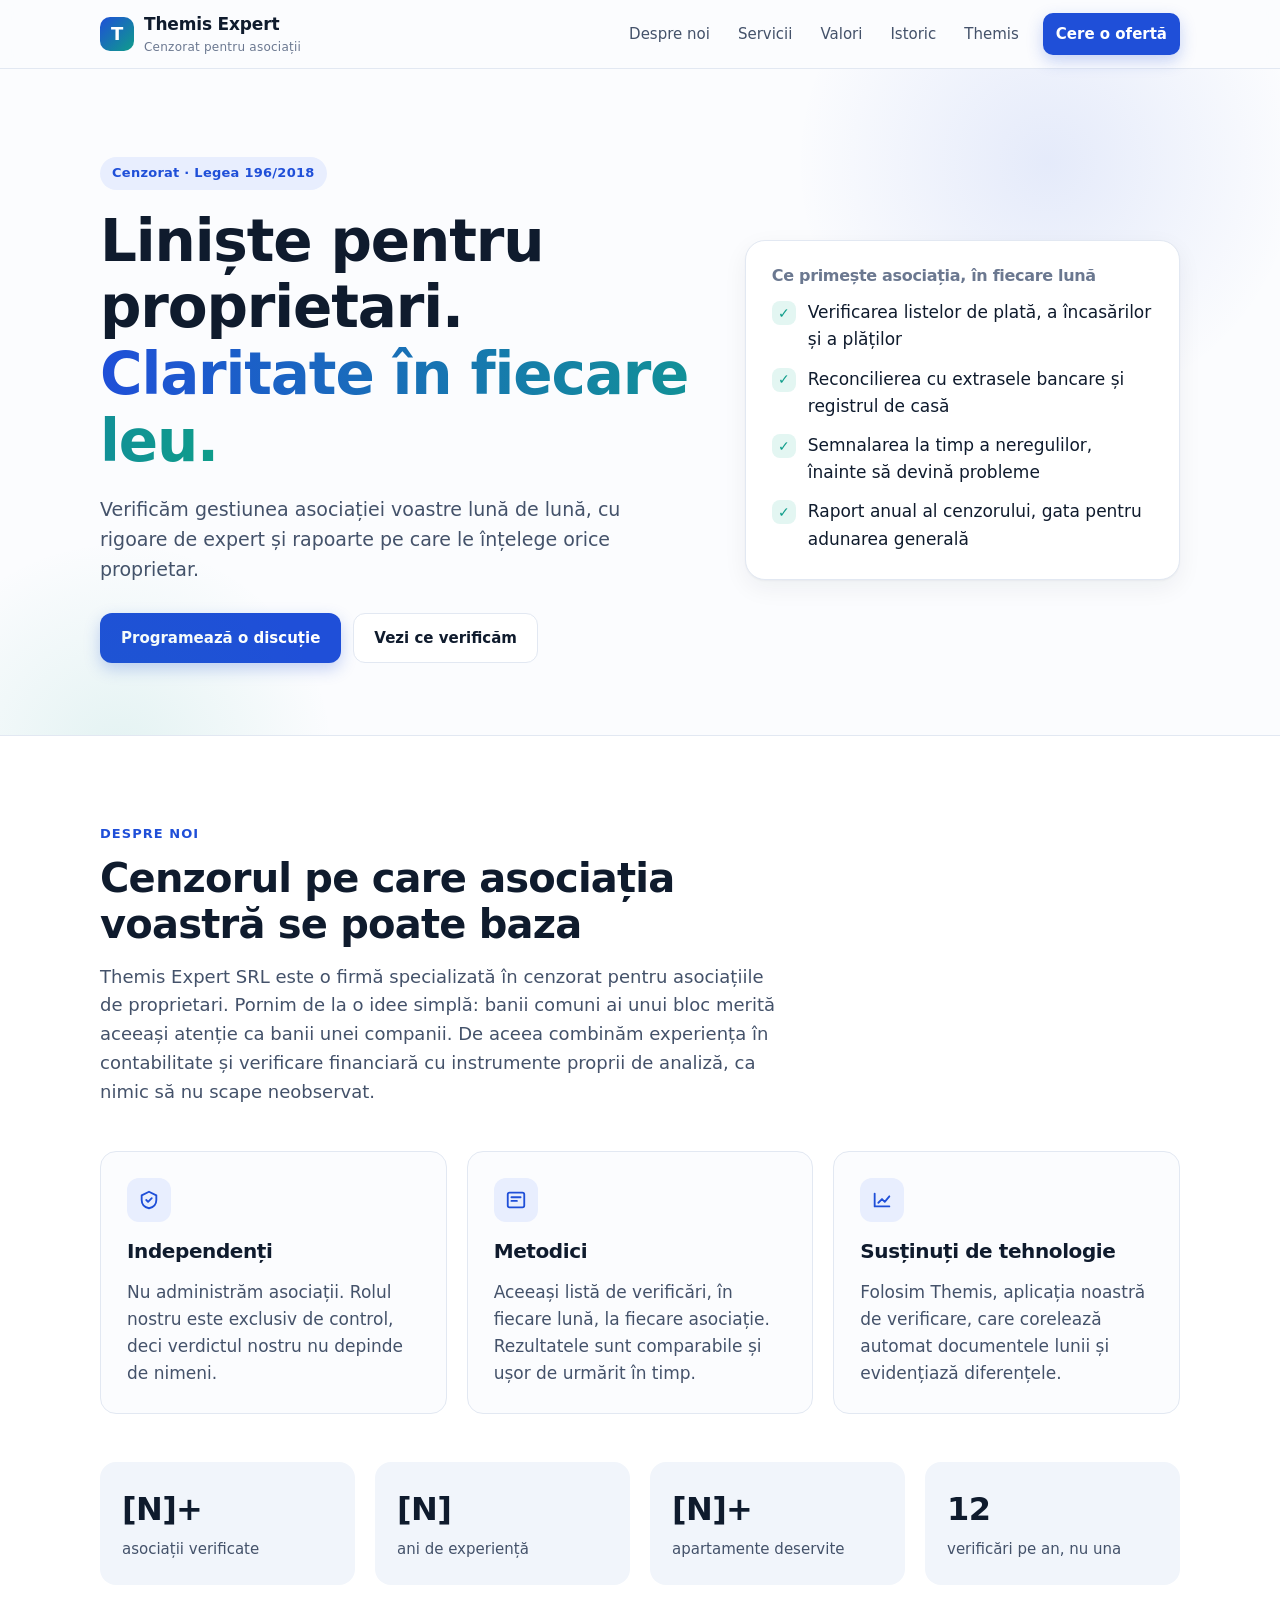
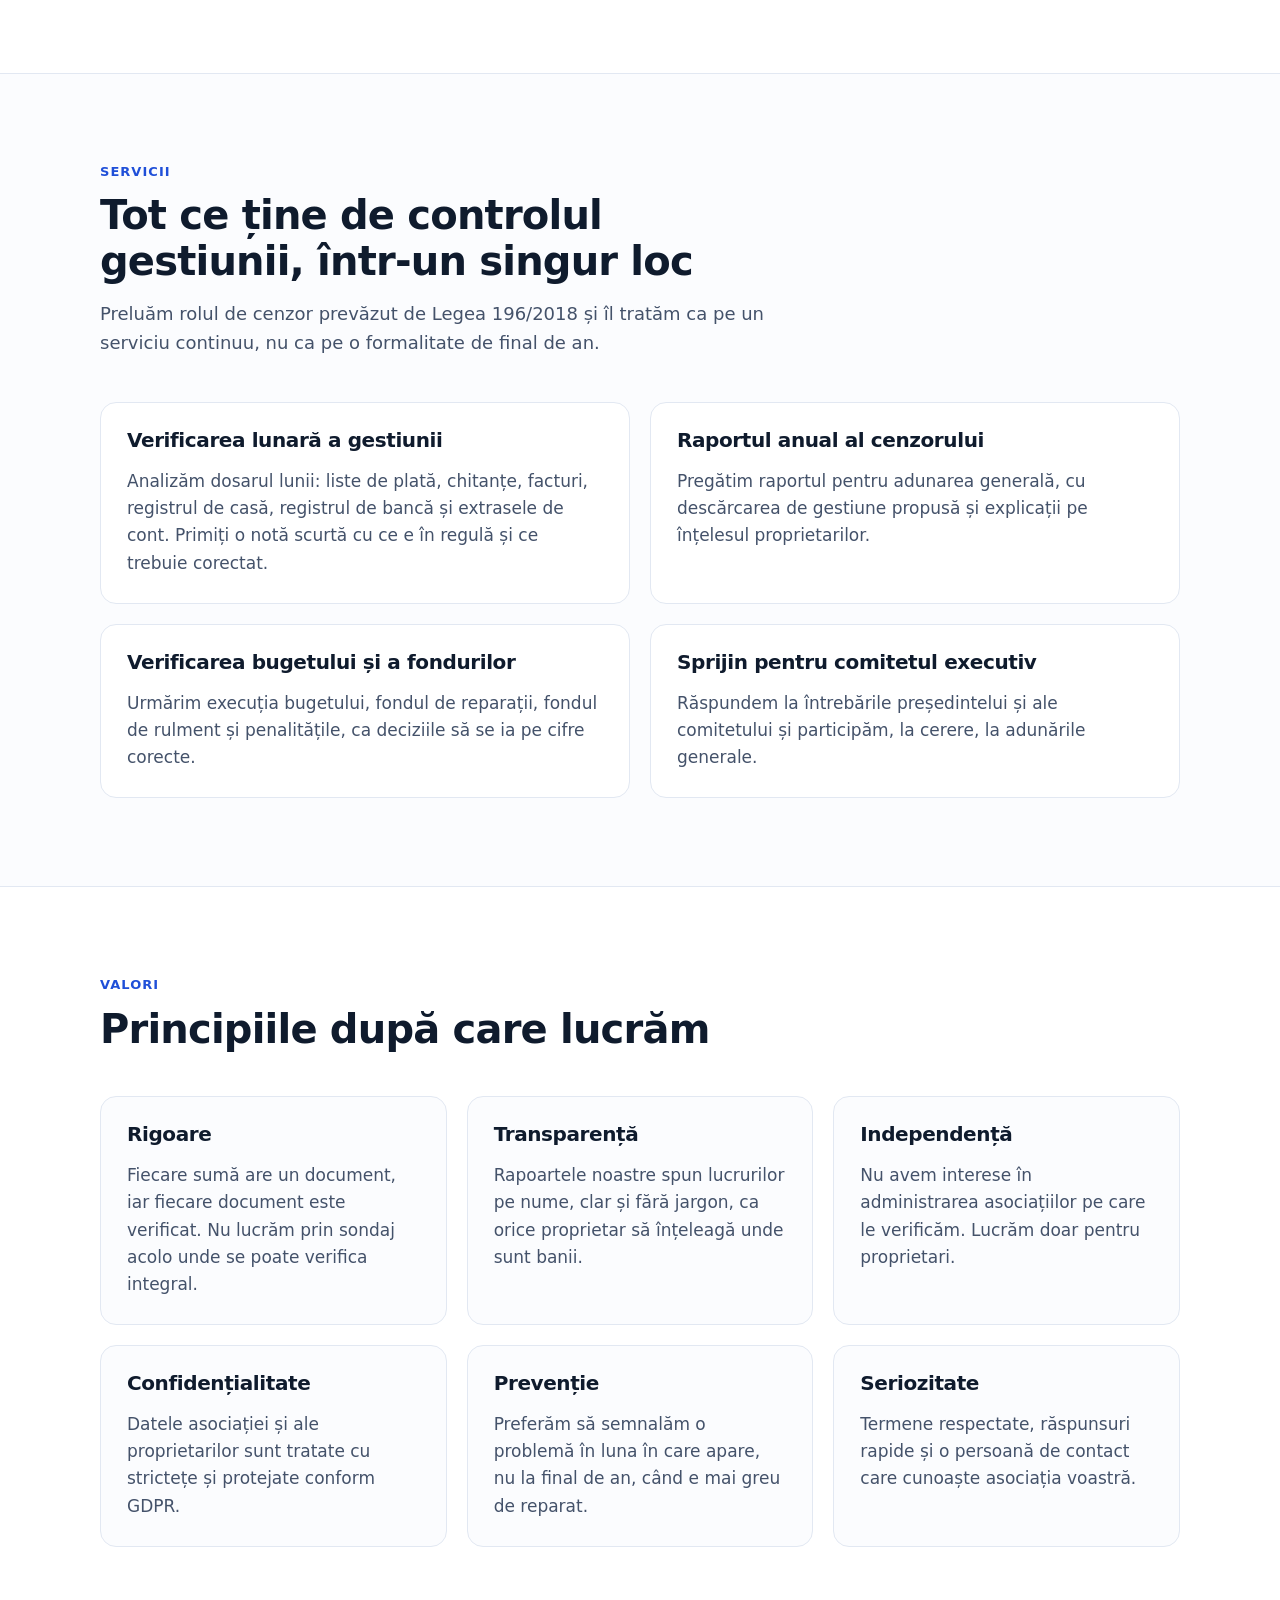
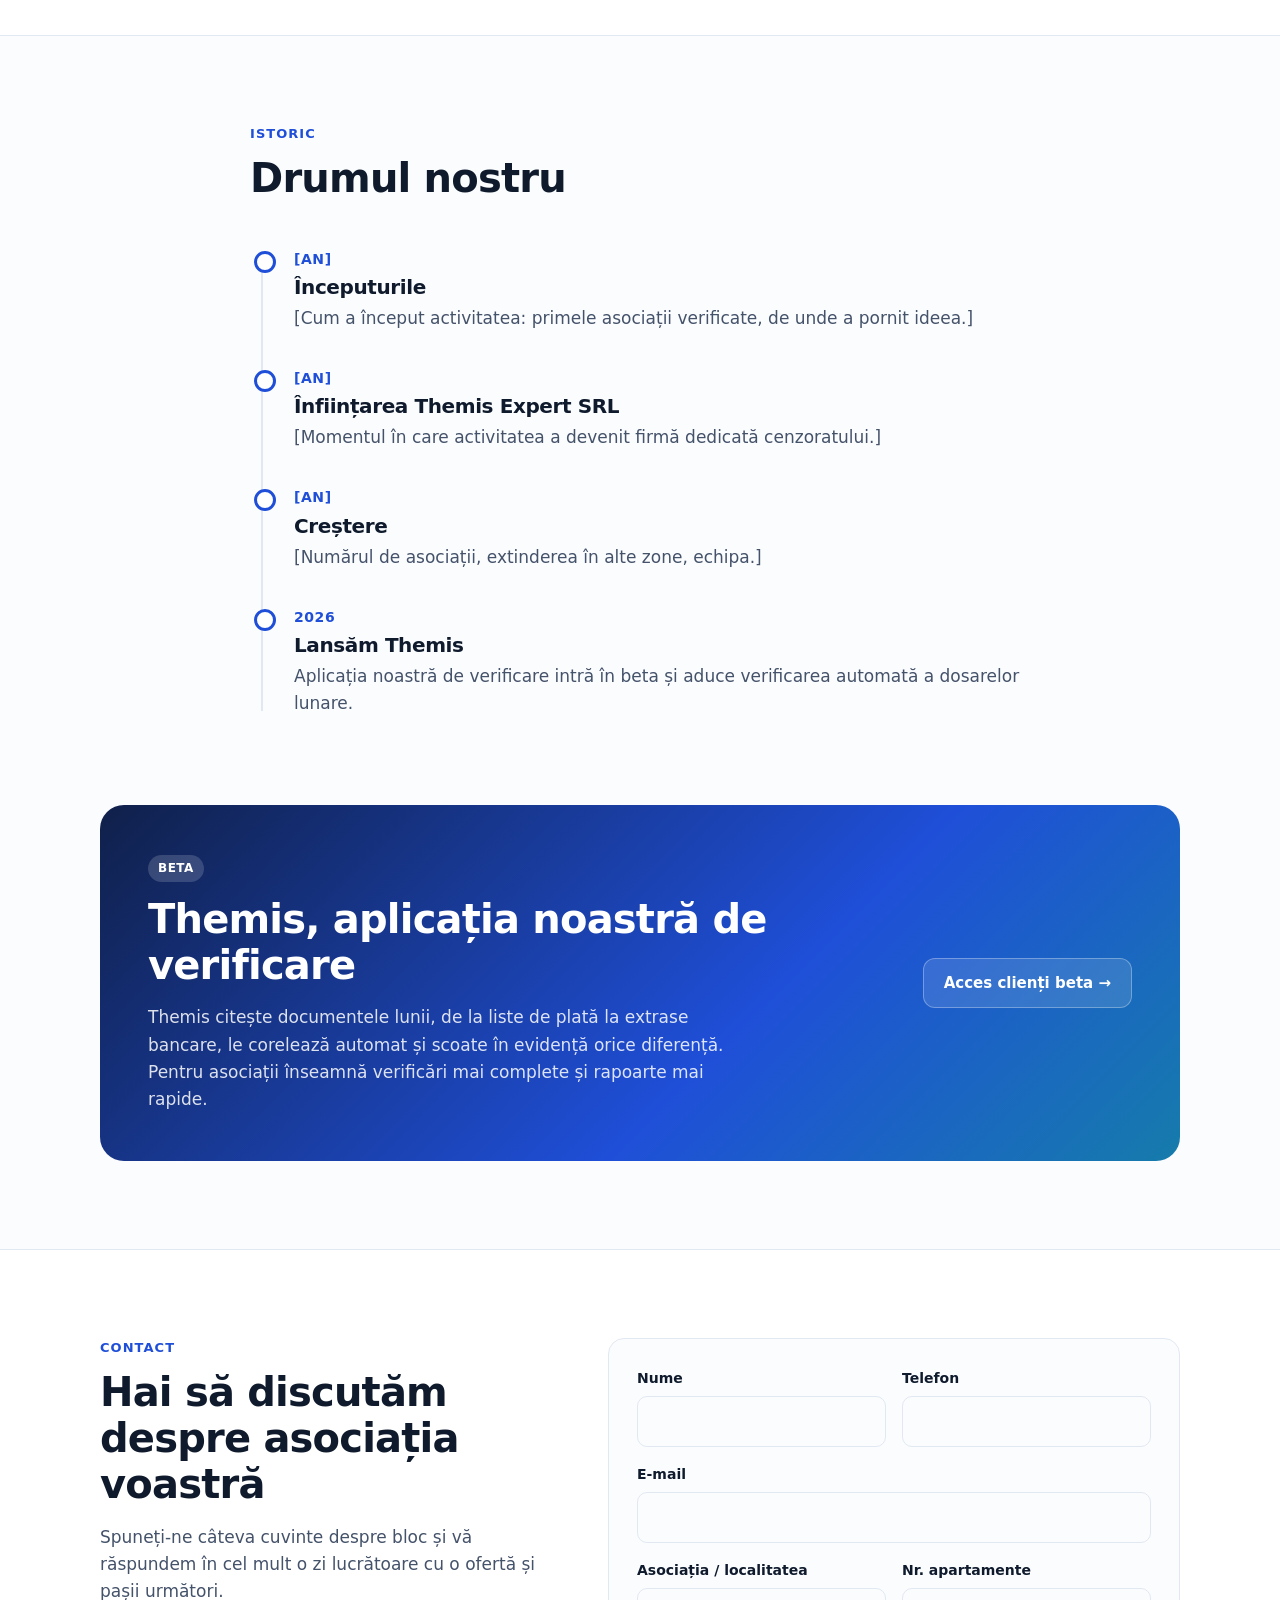
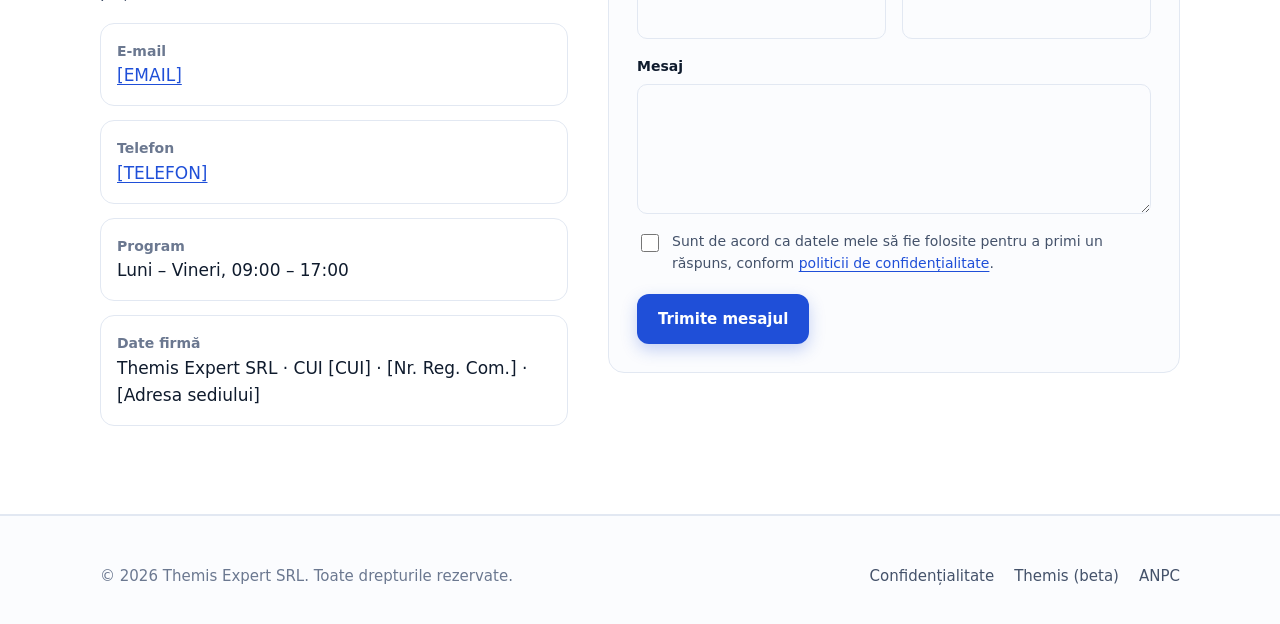
==== index.html @ 7f83c22d "Prima versiune a site-ului Themis Expert Prezentare, servicii, valori, istoric, contact, confidenția" ====
<!doctype html>
<html lang="ro">
<head>
  <meta charset="utf-8">
  <meta name="viewport" content="width=device-width, initial-scale=1">
  <title>Themis Expert – Cenzorat pentru asociații de proprietari</title>
  <meta name="description" content="Themis Expert SRL oferă servicii de cenzorat pentru asociațiile de proprietari: verificarea lunară a gestiunii, rapoarte clare pentru adunarea generală și conformitate cu Legea 196/2018.">
  <meta name="theme-color" content="#1f4fd8">
  <link rel="canonical" href="https://administrez.ro/">
  <meta property="og:type" content="website">
  <meta property="og:title" content="Themis Expert – Cenzorat pentru asociații de proprietari">
  <meta property="og:description" content="Verificăm gestiunea asociației lună de lună, cu rigoare și rapoarte pe care le înțelege orice proprietar.">
  <meta property="og:url" content="https://administrez.ro/">
  <meta property="og:locale" content="ro_RO">
  <link rel="icon" href="assets/favicon.svg" type="image/svg+xml">
  <link rel="stylesheet" href="assets/style.css">
  <script type="application/ld+json">
  {
    "@context": "https://schema.org",
    "@type": "ProfessionalService",
    "name": "Themis Expert SRL",
    "url": "https://administrez.ro/",
    "description": "Servicii de cenzorat pentru asociații de proprietari.",
    "areaServed": "RO"
  }
  </script>
</head>
<body>
<a class="skip" href="#continut">Sari la conținut</a>

<header class="site-header">
  <div class="wrap">
    <a class="logo" href="./" aria-label="Themis Expert – acasă">
      <span class="logo-mark" aria-hidden="true">T</span>
      <span>Themis Expert<small>Cenzorat pentru asociații</small></span>
    </a>
    <button class="menu-toggle" aria-expanded="false" aria-controls="nav" aria-label="Deschide meniul">
      <svg width="20" height="20" viewBox="0 0 24 24" fill="none" stroke="currentColor" stroke-width="2" stroke-linecap="round" aria-hidden="true"><path d="M4 7h16M4 12h16M4 17h16"/></svg>
    </button>
    <nav class="nav" id="nav" aria-label="Meniu principal">
      <a href="#despre">Despre noi</a>
      <a href="#servicii">Servicii</a>
      <a href="#valori">Valori</a>
      <a href="#istoric">Istoric</a>
      <a href="themis/">Themis</a>
      <a class="btn btn-primary" href="#contact">Cere o ofertă</a>
    </nav>
  </div>
</header>

<main id="continut">

  <!-- HERO -->
  <section class="hero" aria-labelledby="titlu">
    <div class="wrap">
      <div>
        <span class="eyebrow">Cenzorat · Legea 196/2018</span>
        <h1 id="titlu">Liniște pentru proprietari. <span class="hl">Claritate în fiecare leu.</span></h1>
        <p class="lead">Verificăm gestiunea asociației voastre lună de lună, cu rigoare de expert și rapoarte pe care le înțelege orice proprietar.</p>
        <div class="hero-actions">
          <a class="btn btn-primary" href="#contact">Programează o discuție</a>
          <a class="btn btn-ghost" href="#servicii">Vezi ce verificăm</a>
        </div>
      </div>
      <aside class="hero-card" aria-label="Ce primește asociația">
        <h3>Ce primește asociația, în fiecare lună</h3>
        <ul class="check-list">
          <li><span class="ic" aria-hidden="true">✓</span><span>Verificarea listelor de plată, a încasărilor și a plăților</span></li>
          <li><span class="ic" aria-hidden="true">✓</span><span>Reconcilierea cu extrasele bancare și registrul de casă</span></li>
          <li><span class="ic" aria-hidden="true">✓</span><span>Semnalarea la timp a neregulilor, înainte să devină probleme</span></li>
          <li><span class="ic" aria-hidden="true">✓</span><span>Raport anual al cenzorului, gata pentru adunarea generală</span></li>
        </ul>
      </aside>
    </div>
  </section>

  <!-- DESPRE -->
  <section id="despre" class="section-alt" aria-labelledby="despre-t">
    <div class="wrap">
      <div class="section-head">
        <span class="kicker">Despre noi</span>
        <h2 id="despre-t">Cenzorul pe care asociația voastră se poate baza</h2>
        <p>Themis Expert SRL este o firmă specializată în cenzorat pentru asociațiile de proprietari. Pornim de la o idee simplă: banii comuni ai unui bloc merită aceeași atenție ca banii unei companii. De aceea combinăm experiența în contabilitate și verificare financiară cu instrumente proprii de analiză, ca nimic să nu scape neobservat.</p>
      </div>
      <div class="grid grid-3">
        <article class="card">
          <div class="card-icon" aria-hidden="true"><svg viewBox="0 0 24 24" fill="none" stroke="currentColor" stroke-width="2" stroke-linecap="round" stroke-linejoin="round"><path d="M12 3l8 4v5c0 5-3.5 8-8 9-4.5-1-8-4-8-9V7l8-4z"/><path d="M9 12l2 2 4-4"/></svg></div>
          <h3>Independenți</h3>
          <p>Nu administrăm asociații. Rolul nostru este exclusiv de control, deci verdictul nostru nu depinde de nimeni.</p>
        </article>
        <article class="card">
          <div class="card-icon" aria-hidden="true"><svg viewBox="0 0 24 24" fill="none" stroke="currentColor" stroke-width="2" stroke-linecap="round" stroke-linejoin="round"><rect x="3" y="4" width="18" height="16" rx="2"/><path d="M7 9h10M7 13h6"/></svg></div>
          <h3>Metodici</h3>
          <p>Aceeași listă de verificări, în fiecare lună, la fiecare asociație. Rezultatele sunt comparabile și ușor de urmărit în timp.</p>
        </article>
        <article class="card">
          <div class="card-icon" aria-hidden="true"><svg viewBox="0 0 24 24" fill="none" stroke="currentColor" stroke-width="2" stroke-linecap="round" stroke-linejoin="round"><path d="M4 19V5M4 19h16M8 15l4-4 3 3 5-6"/></svg></div>
          <h3>Susținuți de tehnologie</h3>
          <p>Folosim Themis, aplicația noastră de verificare, care corelează automat documentele lunii și evidențiază diferențele.</p>
        </article>
      </div>
      <div class="stats" aria-label="Themis Expert în cifre">
        <div class="stat"><b>[N]+</b><span>asociații verificate</span></div>
        <div class="stat"><b>[N]</b><span>ani de experiență</span></div>
        <div class="stat"><b>[N]+</b><span>apartamente deservite</span></div>
        <div class="stat"><b>12</b><span>verificări pe an, nu una</span></div>
      </div>
    </div>
  </section>

  <!-- SERVICII -->
  <section id="servicii" aria-labelledby="servicii-t">
    <div class="wrap">
      <div class="section-head">
        <span class="kicker">Servicii</span>
        <h2 id="servicii-t">Tot ce ține de controlul gestiunii, într-un singur loc</h2>
        <p>Preluăm rolul de cenzor prevăzut de Legea 196/2018 și îl tratăm ca pe un serviciu continuu, nu ca pe o formalitate de final de an.</p>
      </div>
      <div class="grid grid-2">
        <article class="card">
          <h3>Verificarea lunară a gestiunii</h3>
          <p>Analizăm dosarul lunii: liste de plată, chitanțe, facturi, registrul de casă, registrul de bancă și extrasele de cont. Primiți o notă scurtă cu ce e în regulă și ce trebuie corectat.</p>
        </article>
        <article class="card">
          <h3>Raportul anual al cenzorului</h3>
          <p>Pregătim raportul pentru adunarea generală, cu descărcarea de gestiune propusă și explicații pe înțelesul proprietarilor.</p>
        </article>
        <article class="card">
          <h3>Verificarea bugetului și a fondurilor</h3>
          <p>Urmărim execuția bugetului, fondul de reparații, fondul de rulment și penalitățile, ca deciziile să se ia pe cifre corecte.</p>
        </article>
        <article class="card">
          <h3>Sprijin pentru comitetul executiv</h3>
          <p>Răspundem la întrebările președintelui și ale comitetului și participăm, la cerere, la adunările generale.</p>
        </article>
      </div>
    </div>
  </section>

  <!-- VALORI -->
  <section id="valori" class="section-alt" aria-labelledby="valori-t">
    <div class="wrap">
      <div class="section-head">
        <span class="kicker">Valori</span>
        <h2 id="valori-t">Principiile după care lucrăm</h2>
      </div>
      <div class="grid grid-3">
        <article class="card"><h3>Rigoare</h3><p>Fiecare sumă are un document, iar fiecare document este verificat. Nu lucrăm prin sondaj acolo unde se poate verifica integral.</p></article>
        <article class="card"><h3>Transparență</h3><p>Rapoartele noastre spun lucrurilor pe nume, clar și fără jargon, ca orice proprietar să înțeleagă unde sunt banii.</p></article>
        <article class="card"><h3>Independență</h3><p>Nu avem interese în administrarea asociațiilor pe care le verificăm. Lucrăm doar pentru proprietari.</p></article>
        <article class="card"><h3>Confidențialitate</h3><p>Datele asociației și ale proprietarilor sunt tratate cu strictețe și protejate conform GDPR.</p></article>
        <article class="card"><h3>Prevenție</h3><p>Preferăm să semnalăm o problemă în luna în care apare, nu la final de an, când e mai greu de reparat.</p></article>
        <article class="card"><h3>Seriozitate</h3><p>Termene respectate, răspunsuri rapide și o persoană de contact care cunoaște asociația voastră.</p></article>
      </div>
    </div>
  </section>

  <!-- ISTORIC -->
  <section id="istoric" aria-labelledby="istoric-t">
    <div class="wrap narrow">
      <div class="section-head">
        <span class="kicker">Istoric</span>
        <h2 id="istoric-t">Drumul nostru</h2>
      </div>
      <ol class="timeline">
        <li><span class="year">[AN]</span><h3>Începuturile</h3><p>[Cum a început activitatea: primele asociații verificate, de unde a pornit ideea.]</p></li>
        <li><span class="year">[AN]</span><h3>Înființarea Themis Expert SRL</h3><p>[Momentul în care activitatea a devenit firmă dedicată cenzoratului.]</p></li>
        <li><span class="year">[AN]</span><h3>Creștere</h3><p>[Numărul de asociații, extinderea în alte zone, echipa.]</p></li>
        <li><span class="year">2026</span><h3>Lansăm Themis</h3><p>Aplicația noastră de verificare intră în beta și aduce verificarea automată a dosarelor lunare.</p></li>
      </ol>
    </div>
  </section>

  <!-- THEMIS -->
  <section class="no-top" aria-labelledby="themis-t">
    <div class="wrap">
      <div class="themis-band">
        <div>
          <span class="badge">BETA</span>
          <h2 id="themis-t">Themis, aplicația noastră de verificare</h2>
          <p>Themis citește documentele lunii, de la liste de plată la extrase bancare, le corelează automat și scoate în evidență orice diferență. Pentru asociații înseamnă verificări mai complete și rapoarte mai rapide.</p>
        </div>
        <div class="band-actions">
          <a class="btn btn-ghost" href="themis/">Acces clienți beta →</a>
        </div>
      </div>
    </div>
  </section>

  <!-- CONTACT -->
  <section id="contact" class="section-alt" aria-labelledby="contact-t">
    <div class="wrap contact">
      <div>
        <span class="kicker">Contact</span>
        <h2 id="contact-t">Hai să discutăm despre asociația voastră</h2>
        <p class="muted-p">Spuneți-ne câteva cuvinte despre bloc și vă răspundem în cel mult o zi lucrătoare cu o ofertă și pașii următori.</p>
        <div class="contact-info">
          <div class="row"><div><b>E-mail</b><a href="mailto:[EMAIL]">[EMAIL]</a></div></div>
          <div class="row"><div><b>Telefon</b><a href="tel:[TELEFON]">[TELEFON]</a></div></div>
          <div class="row"><div><b>Program</b>Luni – Vineri, 09:00 – 17:00</div></div>
          <div class="row"><div><b>Date firmă</b>Themis Expert SRL · CUI [CUI] · [Nr. Reg. Com.] · [Adresa sediului]</div></div>
        </div>
      </div>

      <form class="card" action="contact.php" method="post" novalidate>
        <div id="form-status" role="status" aria-live="polite"></div>
        <div class="two">
          <div class="field"><label for="nume">Nume</label><input id="nume" name="nume" autocomplete="name" required maxlength="100"></div>
          <div class="field"><label for="telefon">Telefon</label><input id="telefon" name="telefon" type="tel" autocomplete="tel" maxlength="30"></div>
        </div>
        <div class="field"><label for="email">E-mail</label><input id="email" name="email" type="email" autocomplete="email" required maxlength="150"></div>
        <div class="two">
          <div class="field"><label for="asociatie">Asociația / localitatea</label><input id="asociatie" name="asociatie" maxlength="150"></div>
          <div class="field"><label for="apartamente">Nr. apartamente</label><input id="apartamente" name="apartamente" inputmode="numeric" maxlength="6"></div>
        </div>
        <div class="field"><label for="mesaj">Mesaj</label><textarea id="mesaj" name="mesaj" required maxlength="3000"></textarea></div>
        <div class="hp" aria-hidden="true"><label for="website">Nu completați</label><input id="website" name="website" tabindex="-1" autocomplete="off"></div>
        <input type="hidden" name="t" id="form-t" value="">
        <label class="consent"><input type="checkbox" name="acord" value="1" required> <span>Sunt de acord ca datele mele să fie folosite pentru a primi un răspuns, conform <a href="confidentialitate.html">politicii de confidențialitate</a>.</span></label>
        <button class="btn btn-primary" type="submit">Trimite mesajul</button>
      </form>
    </div>
  </section>

</main>

<footer class="site-footer">
  <div class="wrap">
    <div>© <span id="an">2026</span> Themis Expert SRL. Toate drepturile rezervate.</div>
    <div class="footer-links">
      <a href="confidentialitate.html">Confidențialitate</a>
      <a href="themis/">Themis (beta)</a>
      <a href="https://anpc.ro/" rel="noopener" target="_blank">ANPC</a>
    </div>
  </div>
</footer>

<script src="assets/main.js" defer></script>
</body>
</html>
---- assets/style.css ----
/* Themis Expert – stil principal. Fără resurse externe (fonturi de sistem), compatibil cu CSP strict. */
:root {
  --bg: #fbfcfe;
  --surface: #ffffff;
  --surface-2: #f1f5fb;
  --ink: #0f1b2d;
  --ink-2: #44526a;
  --muted: #6b7890;
  --line: #e2e8f2;
  --brand: #1f4fd8;
  --brand-ink: #ffffff;
  --brand-soft: #e8eefe;
  --accent: #0f9d8a;
  --radius: 16px;
  --shadow: 0 1px 2px rgba(15, 27, 45, .04), 0 8px 24px rgba(15, 27, 45, .06);
  --max: 1120px;
  --font: ui-sans-serif, system-ui, -apple-system, "Segoe UI", Roboto, "Helvetica Neue", Arial, sans-serif;
}

* { box-sizing: border-box; }
html { scroll-behavior: smooth; -webkit-text-size-adjust: 100%; }
body {
  margin: 0;
  font-family: var(--font);
  font-size: 17px;
  line-height: 1.6;
  color: var(--ink);
  background: var(--bg);
}
img, svg { max-width: 100%; display: block; }
a { color: var(--brand); text-decoration-thickness: 1px; text-underline-offset: 3px; }
a:hover { text-decoration-thickness: 2px; }
:focus-visible { outline: 3px solid var(--brand); outline-offset: 3px; border-radius: 6px; }

.wrap { width: 100%; max-width: var(--max); margin: 0 auto; padding: 0 20px; }
.skip { position: absolute; left: -9999px; }
.skip:focus { left: 16px; top: 16px; z-index: 100; background: var(--surface); padding: 8px 14px; }

/* Antet */
.site-header {
  position: sticky; top: 0; z-index: 50;
  background: rgba(251, 252, 254, .85);
  backdrop-filter: saturate(160%) blur(12px);
  -webkit-backdrop-filter: saturate(160%) blur(12px);
  border-bottom: 1px solid var(--line);
}
.site-header .wrap { display: flex; align-items: center; justify-content: space-between; height: 68px; gap: 16px; }
.logo { display: flex; align-items: center; gap: 10px; color: var(--ink); text-decoration: none; font-weight: 700; letter-spacing: -.01em; }
.logo-mark {
  width: 34px; height: 34px; border-radius: 10px;
  background: linear-gradient(135deg, var(--brand), var(--accent));
  display: grid; place-items: center; color: #fff; font-weight: 800; font-size: 18px;
}
.logo small { display: block; font-weight: 500; color: var(--muted); font-size: 12px; letter-spacing: .02em; }
.nav { display: flex; align-items: center; gap: 4px; }
.nav a { color: var(--ink-2); text-decoration: none; padding: 8px 12px; border-radius: 10px; font-size: 15px; }
.nav a:hover { background: var(--surface-2); color: var(--ink); }
.nav .btn { margin-left: 8px; }
.menu-toggle { display: none; }

/* Butoane */
.btn {
  display: inline-flex; align-items: center; gap: 8px;
  padding: 12px 20px; border-radius: 12px; border: 1px solid transparent;
  font: inherit; font-weight: 600; font-size: 15px; text-decoration: none; cursor: pointer;
  transition: transform .15s ease, box-shadow .15s ease, background .15s ease;
}
.btn-primary { background: var(--brand); color: var(--brand-ink) !important; box-shadow: 0 6px 16px rgba(31, 79, 216, .25); }
.btn-primary:hover { transform: translateY(-1px); background: #1a44bd; }
.btn-ghost { background: var(--surface); color: var(--ink) !important; border-color: var(--line); }
.btn-ghost:hover { background: var(--surface-2); }

/* Hero */
.hero { padding: 88px 0 72px; position: relative; overflow: hidden; }
.hero::before {
  content: ""; position: absolute; inset: -40% -10% auto auto; width: 720px; height: 720px;
  background: radial-gradient(closest-side, rgba(31, 79, 216, .10), transparent 70%);
  pointer-events: none;
}
.hero::after {
  content: ""; position: absolute; inset: auto auto -50% -15%; width: 620px; height: 620px;
  background: radial-gradient(closest-side, rgba(15, 157, 138, .10), transparent 70%);
  pointer-events: none;
}
.hero .wrap { position: relative; display: grid; grid-template-columns: 1.15fr .85fr; gap: 56px; align-items: center; }
.eyebrow {
  display: inline-flex; align-items: center; gap: 8px; padding: 6px 12px; border-radius: 999px;
  background: var(--brand-soft); color: var(--brand); font-size: 13px; font-weight: 600; letter-spacing: .02em;
}
h1, h2, h3 { line-height: 1.15; letter-spacing: -.02em; margin: 0 0 16px; }
h1 { font-size: clamp(36px, 5.2vw, 58px); font-weight: 800; margin-top: 18px; }
h1 .hl { background: linear-gradient(90deg, var(--brand), var(--accent)); -webkit-background-clip: text; background-clip: text; color: transparent; }
h2 { font-size: clamp(28px, 3.4vw, 40px); font-weight: 750; }
h3 { font-size: 20px; font-weight: 700; }
.lead { font-size: 19px; color: var(--ink-2); max-width: 46ch; }
.hero-actions { display: flex; flex-wrap: wrap; gap: 12px; margin-top: 28px; }
.hero-card {
  background: var(--surface); border: 1px solid var(--line); border-radius: 20px; padding: 26px;
  box-shadow: var(--shadow);
}
.hero-card h3 { font-size: 16px; color: var(--muted); font-weight: 600; margin-bottom: 14px; }
.check-list { list-style: none; padding: 0; margin: 0; display: grid; gap: 12px; }
.check-list li { display: flex; gap: 12px; align-items: flex-start; }
.check-list .ic {
  flex: none; width: 24px; height: 24px; border-radius: 8px; background: #e3f6f2; color: var(--accent);
  display: grid; place-items: center; font-size: 14px; font-weight: 800; margin-top: 2px;
}

/* Secțiuni */
section { padding: 88px 0; }
.section-alt { background: var(--surface); border-top: 1px solid var(--line); border-bottom: 1px solid var(--line); }
.section-head { max-width: 680px; margin-bottom: 44px; }
.section-head p { color: var(--ink-2); font-size: 18px; margin: 0; }
.kicker { color: var(--brand); font-weight: 700; font-size: 13px; letter-spacing: .08em; text-transform: uppercase; margin-bottom: 10px; display: block; }

.grid { display: grid; gap: 20px; }
.grid-3 { grid-template-columns: repeat(3, 1fr); }
.grid-2 { grid-template-columns: repeat(2, 1fr); }
.card {
  background: var(--surface); border: 1px solid var(--line); border-radius: var(--radius); padding: 26px;
  transition: box-shadow .2s ease, transform .2s ease;
}
.card:hover { box-shadow: var(--shadow); transform: translateY(-2px); }
.section-alt .card { background: var(--bg); }
.card p { color: var(--ink-2); margin: 0; }
.card-icon {
  width: 44px; height: 44px; border-radius: 12px; background: var(--brand-soft); color: var(--brand);
  display: grid; place-items: center; margin-bottom: 18px;
}
.card-icon svg { width: 22px; height: 22px; }

/* Cifre */
.stats { display: grid; grid-template-columns: repeat(4, 1fr); gap: 20px; margin-top: 48px; }
.stat { padding: 22px; border-radius: var(--radius); background: var(--surface-2); }
.stat b { display: block; font-size: 32px; letter-spacing: -.02em; }
.stat span { color: var(--ink-2); font-size: 15px; }

/* Istoric */
.timeline { list-style: none; margin: 0; padding: 0; position: relative; }
.timeline::before { content: ""; position: absolute; left: 11px; top: 6px; bottom: 6px; width: 2px; background: var(--line); }
.timeline li { position: relative; padding: 0 0 32px 44px; }
.timeline li:last-child { padding-bottom: 0; }
.timeline li::before {
  content: ""; position: absolute; left: 4px; top: 6px; width: 16px; height: 16px; border-radius: 50%;
  background: var(--surface); border: 3px solid var(--brand);
}
.timeline .year { font-weight: 800; color: var(--brand); font-size: 14px; letter-spacing: .04em; }
.timeline h3 { margin: 4px 0 6px; }
.timeline p { margin: 0; color: var(--ink-2); }

/* Themis banner */
.themis-band {
  border-radius: 24px; padding: 48px; color: #fff;
  background: linear-gradient(135deg, #10204a 0%, #1f4fd8 60%, #0f9d8a 130%);
  display: grid; grid-template-columns: 1.3fr .7fr; gap: 32px; align-items: center;
}
.themis-band h2 { color: #fff; }
.themis-band p { color: rgba(255, 255, 255, .85); margin: 0; }
.themis-band .btn-ghost { background: rgba(255, 255, 255, .12); border-color: rgba(255, 255, 255, .3); color: #fff !important; }
.themis-band .btn-ghost:hover { background: rgba(255, 255, 255, .2); }
.badge { display: inline-block; font-size: 12px; font-weight: 700; padding: 4px 10px; border-radius: 999px; background: rgba(255, 255, 255, .16); margin-bottom: 14px; letter-spacing: .04em; }

/* Contact */
.contact { display: grid; grid-template-columns: .9fr 1.1fr; gap: 40px; align-items: start; }
.contact-info { display: grid; gap: 14px; }
.contact-info .row { display: flex; gap: 14px; align-items: flex-start; padding: 16px; border-radius: 14px; background: var(--surface); border: 1px solid var(--line); }
.contact-info .row b { display: block; font-size: 14px; color: var(--muted); font-weight: 600; }
form.card { padding: 28px; }
.field { display: grid; gap: 6px; margin-bottom: 16px; }
.field label { font-weight: 600; font-size: 14px; }
.field input, .field textarea, .field select {
  font: inherit; font-size: 16px; padding: 12px 14px; border-radius: 10px; border: 1px solid var(--line);
  background: var(--bg); color: var(--ink); width: 100%;
}
.field input:focus, .field textarea:focus, .field select:focus { outline: none; border-color: var(--brand); box-shadow: 0 0 0 4px var(--brand-soft); }
.field textarea { min-height: 130px; resize: vertical; }
.two { display: grid; grid-template-columns: 1fr 1fr; gap: 16px; }
.consent { display: flex; gap: 10px; align-items: flex-start; font-size: 14px; color: var(--ink-2); margin: 6px 0 20px; }
.consent input { margin-top: 4px; width: 18px; height: 18px; flex: none; }
.hp { position: absolute !important; left: -10000px !important; width: 1px; height: 1px; overflow: hidden; }
.notice { padding: 14px 16px; border-radius: 12px; margin-bottom: 18px; font-weight: 600; }
.notice.ok { background: #e3f6f2; color: #0b6b5e; }
.notice.err { background: #fdecec; color: #a12626; }

/* Subsol */
.site-footer { padding: 48px 0 36px; border-top: 1px solid var(--line); color: var(--muted); font-size: 15px; }
.site-footer .wrap { display: flex; flex-wrap: wrap; justify-content: space-between; gap: 20px; }
.site-footer a { color: var(--ink-2); text-decoration: none; }
.site-footer a:hover { color: var(--ink); text-decoration: underline; }
.footer-links { display: flex; flex-wrap: wrap; gap: 20px; }

/* Pagini simple */
.page { padding: 64px 0 88px; }
.page .wrap { max-width: 780px; }
.page h2 { font-size: 24px; margin-top: 36px; }
.page p, .page li { color: var(--ink-2); }

.narrow { max-width: 820px; }
.no-top { padding-top: 0; }
.band-actions { display: flex; gap: 12px; flex-wrap: wrap; justify-content: flex-end; }
.muted-p { color: var(--ink-2); }

/* Mobil */
@media (max-width: 900px) {
  .hero .wrap, .contact, .themis-band { grid-template-columns: 1fr; }
  .grid-3 { grid-template-columns: 1fr 1fr; }
  .stats { grid-template-columns: 1fr 1fr; }
  .themis-band { padding: 32px; }
}
@media (max-width: 760px) {
  body { font-size: 16px; }
  .wrap { padding: 0 16px; }
  section { padding: 64px 0; }
  .hero { padding: 56px 0 48px; }
  .grid-3, .grid-2, .two { grid-template-columns: 1fr; }
  .menu-toggle {
    display: inline-flex; align-items: center; justify-content: center; width: 44px; height: 44px;
    border-radius: 12px; border: 1px solid var(--line); background: var(--surface); cursor: pointer;
  }
  .nav {
    display: none; position: absolute; top: 68px; left: 0; right: 0; flex-direction: column; align-items: stretch;
    background: var(--surface); border-bottom: 1px solid var(--line); padding: 12px 16px 18px; box-shadow: var(--shadow);
  }
  .nav.open { display: flex; }
  .nav a { padding: 12px; }
  .nav .btn { margin: 8px 0 0; justify-content: center; }
}
@media (prefers-reduced-motion: reduce) {
  html { scroll-behavior: auto; }
  * { transition: none !important; }
}
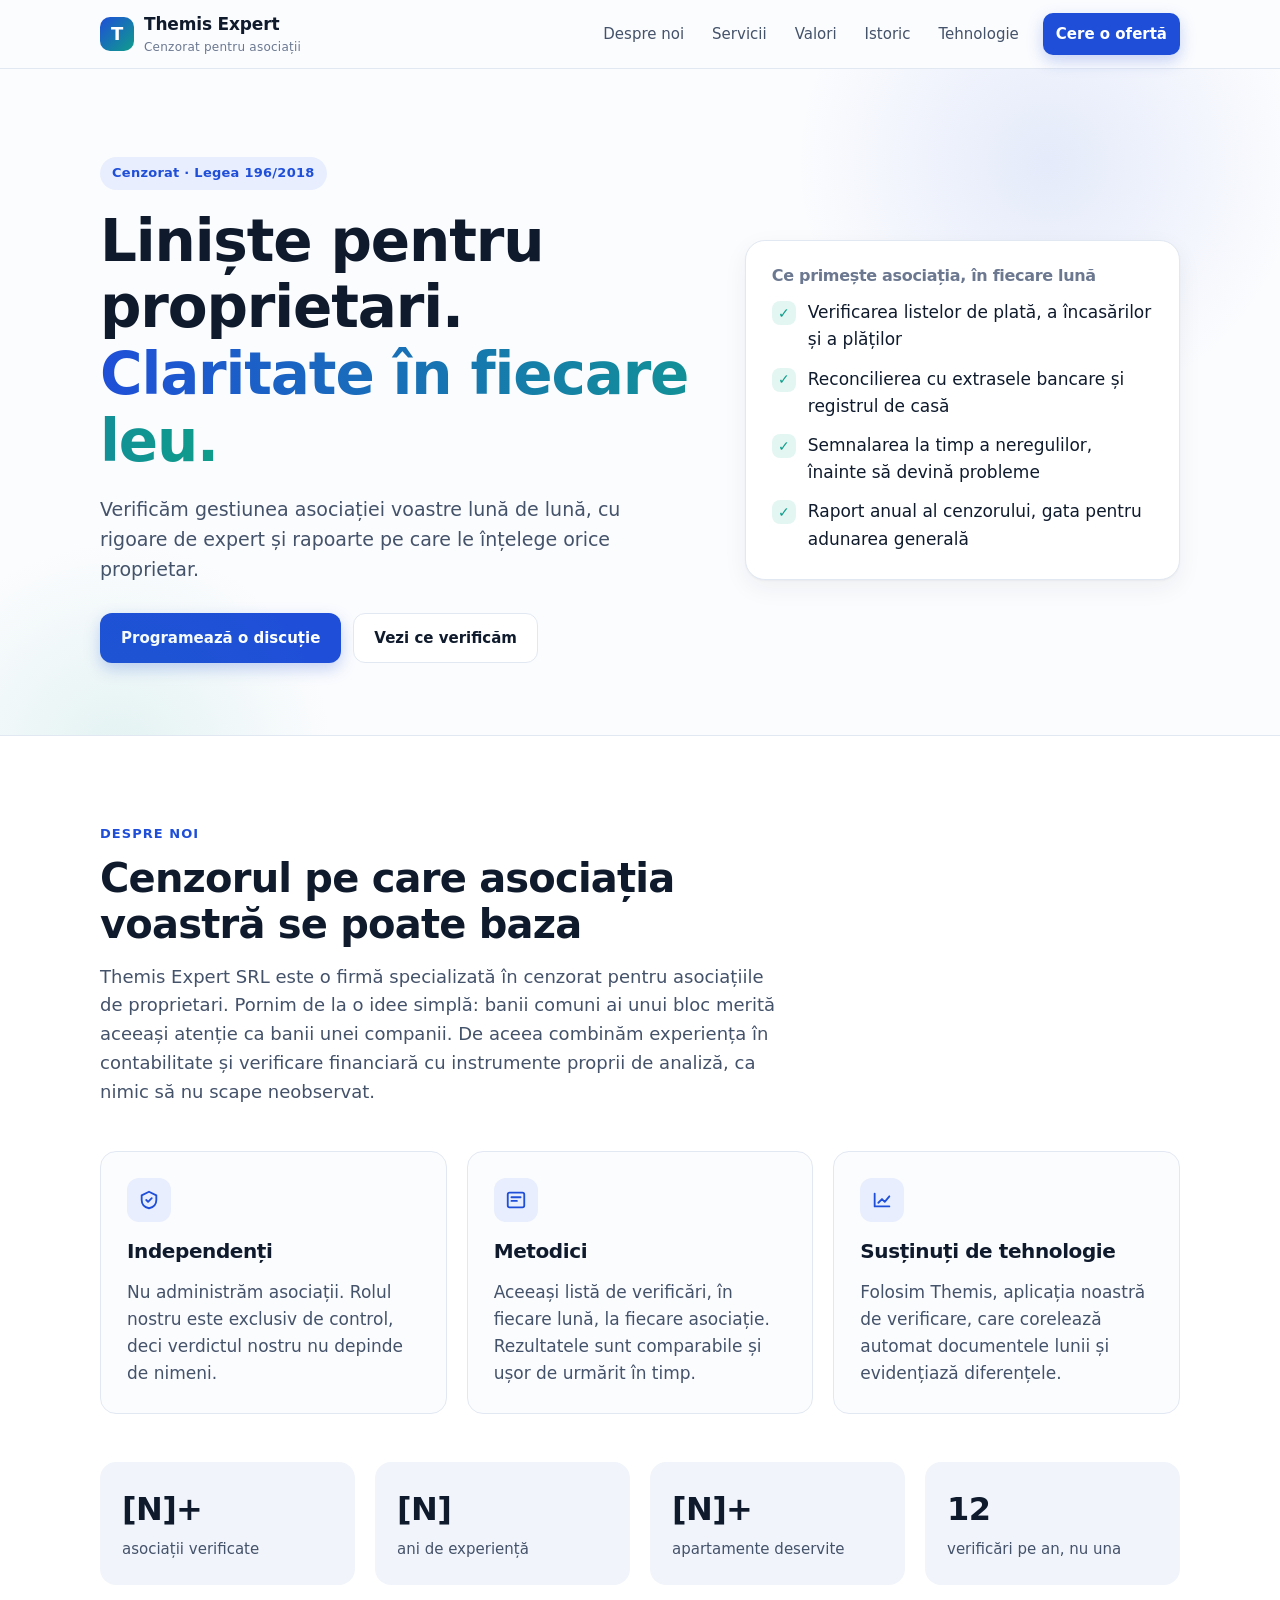
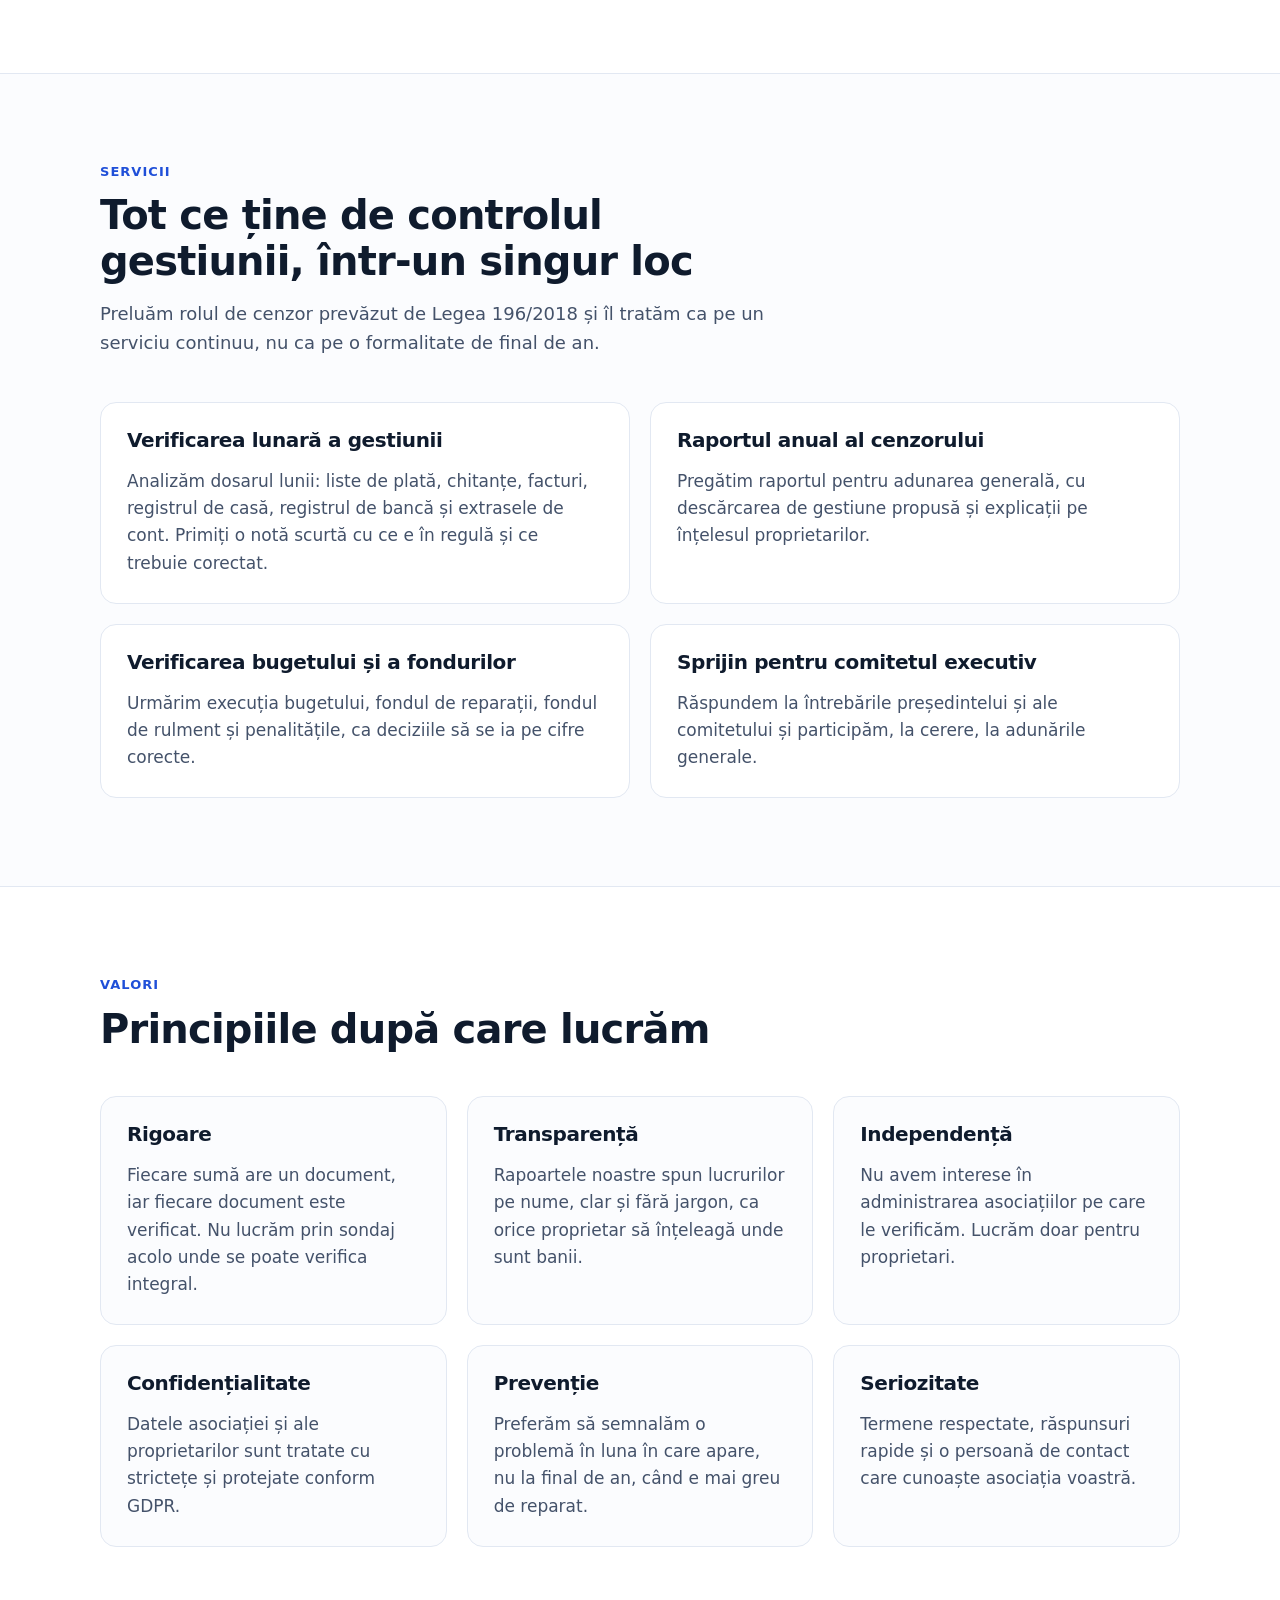
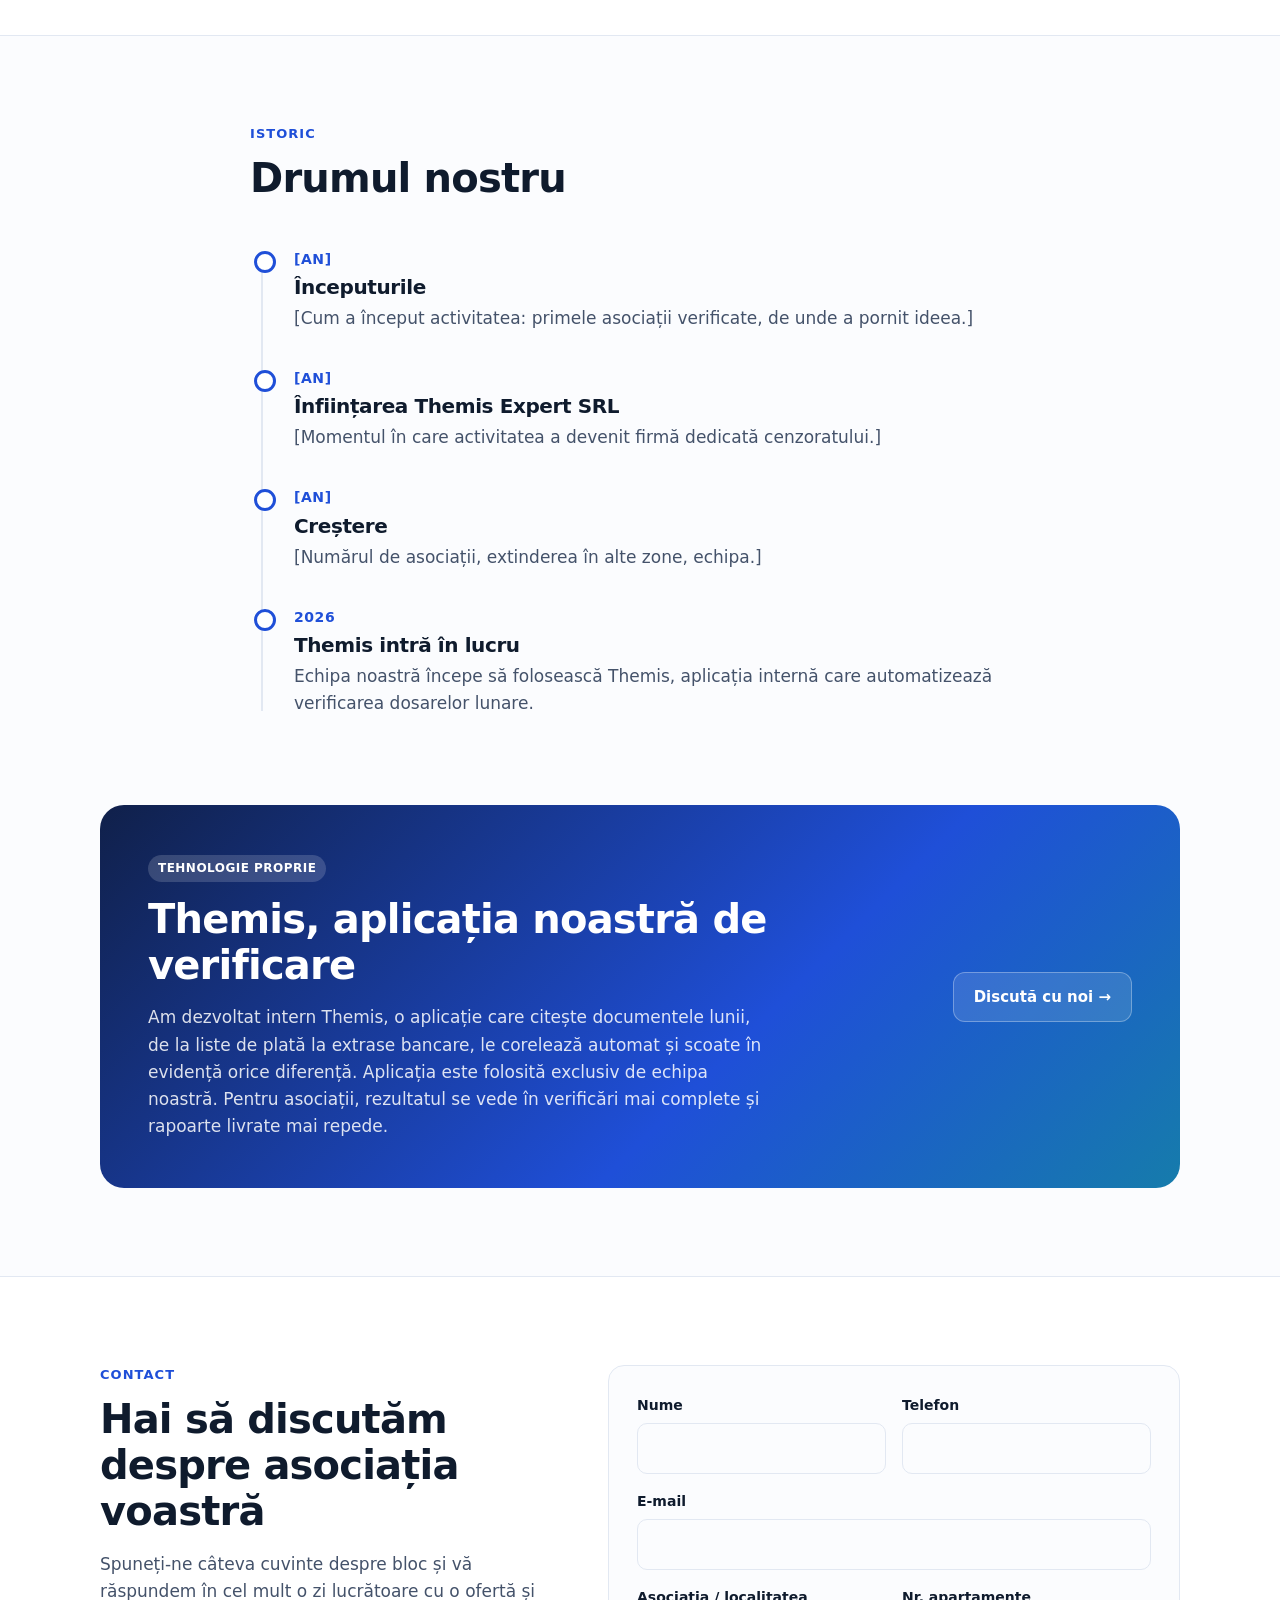
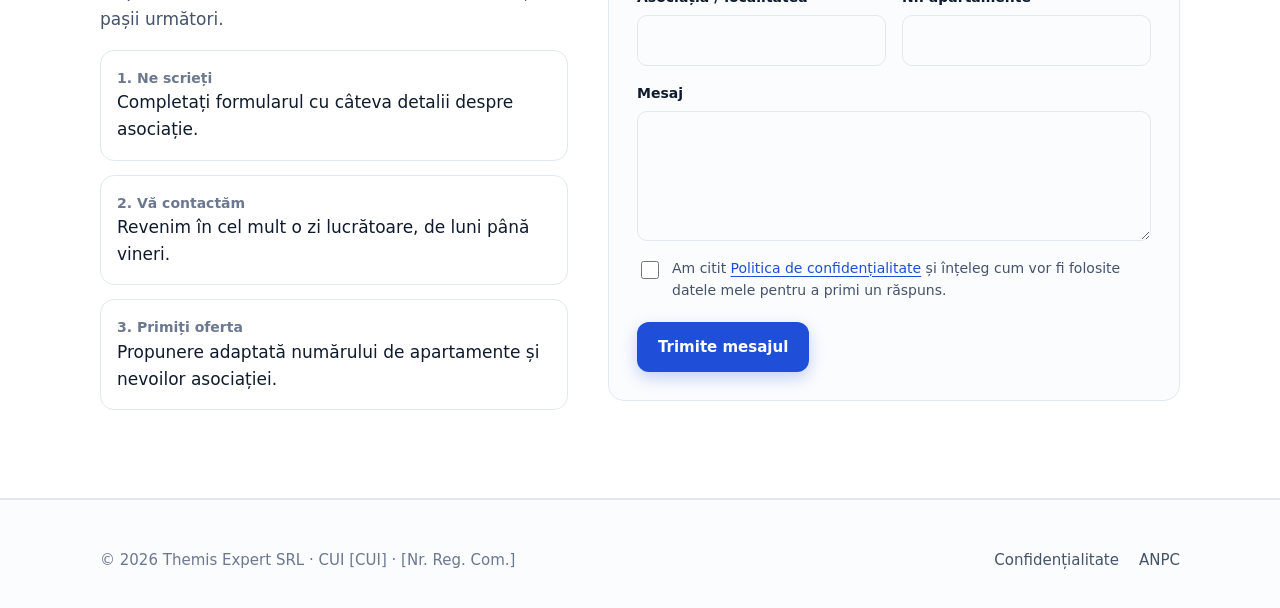
==== commit bdd9c758: "Themis ca aplicație internă, contact doar prin formular, politică GDPR completă - Secțiunea Themis p" ====
--- a/index.html
+++ b/index.html
@@ -42,7 +42,7 @@
       <a href="#servicii">Servicii</a>
       <a href="#valori">Valori</a>
       <a href="#istoric">Istoric</a>
-      <a href="themis/">Themis</a>
+      <a href="#tehnologie">Tehnologie</a>
       <a class="btn btn-primary" href="#contact">Cere o ofertă</a>
     </nav>
   </div>
@@ -166,22 +166,22 @@
         <li><span class="year">[AN]</span><h3>Începuturile</h3><p>[Cum a început activitatea: primele asociații verificate, de unde a pornit ideea.]</p></li>
         <li><span class="year">[AN]</span><h3>Înființarea Themis Expert SRL</h3><p>[Momentul în care activitatea a devenit firmă dedicată cenzoratului.]</p></li>
         <li><span class="year">[AN]</span><h3>Creștere</h3><p>[Numărul de asociații, extinderea în alte zone, echipa.]</p></li>
-        <li><span class="year">2026</span><h3>Lansăm Themis</h3><p>Aplicația noastră de verificare intră în beta și aduce verificarea automată a dosarelor lunare.</p></li>
+        <li><span class="year">2026</span><h3>Themis intră în lucru</h3><p>Echipa noastră începe să folosească Themis, aplicația internă care automatizează verificarea dosarelor lunare.</p></li>
       </ol>
     </div>
   </section>
 
   <!-- THEMIS -->
-  <section class="no-top" aria-labelledby="themis-t">
+  <section id="tehnologie" class="no-top" aria-labelledby="themis-t">
     <div class="wrap">
       <div class="themis-band">
         <div>
-          <span class="badge">BETA</span>
+          <span class="badge">TEHNOLOGIE PROPRIE</span>
           <h2 id="themis-t">Themis, aplicația noastră de verificare</h2>
-          <p>Themis citește documentele lunii, de la liste de plată la extrase bancare, le corelează automat și scoate în evidență orice diferență. Pentru asociații înseamnă verificări mai complete și rapoarte mai rapide.</p>
+          <p>Am dezvoltat intern Themis, o aplicație care citește documentele lunii, de la liste de plată la extrase bancare, le corelează automat și scoate în evidență orice diferență. Aplicația este folosită exclusiv de echipa noastră. Pentru asociații, rezultatul se vede în verificări mai complete și rapoarte livrate mai repede.</p>
         </div>
         <div class="band-actions">
-          <a class="btn btn-ghost" href="themis/">Acces clienți beta →</a>
+          <a class="btn btn-ghost" href="#contact">Discută cu noi →</a>
         </div>
       </div>
     </div>
@@ -195,10 +195,9 @@
         <h2 id="contact-t">Hai să discutăm despre asociația voastră</h2>
         <p class="muted-p">Spuneți-ne câteva cuvinte despre bloc și vă răspundem în cel mult o zi lucrătoare cu o ofertă și pașii următori.</p>
         <div class="contact-info">
-          <div class="row"><div><b>E-mail</b><a href="mailto:[EMAIL]">[EMAIL]</a></div></div>
-          <div class="row"><div><b>Telefon</b><a href="tel:[TELEFON]">[TELEFON]</a></div></div>
-          <div class="row"><div><b>Program</b>Luni – Vineri, 09:00 – 17:00</div></div>
-          <div class="row"><div><b>Date firmă</b>Themis Expert SRL · CUI [CUI] · [Nr. Reg. Com.] · [Adresa sediului]</div></div>
+          <div class="row"><div><b>1. Ne scrieți</b>Completați formularul cu câteva detalii despre asociație.</div></div>
+          <div class="row"><div><b>2. Vă contactăm</b>Revenim în cel mult o zi lucrătoare, de luni până vineri.</div></div>
+          <div class="row"><div><b>3. Primiți oferta</b>Propunere adaptată numărului de apartamente și nevoilor asociației.</div></div>
         </div>
       </div>
 
@@ -216,7 +215,7 @@
         <div class="field"><label for="mesaj">Mesaj</label><textarea id="mesaj" name="mesaj" required maxlength="3000"></textarea></div>
         <div class="hp" aria-hidden="true"><label for="website">Nu completați</label><input id="website" name="website" tabindex="-1" autocomplete="off"></div>
         <input type="hidden" name="t" id="form-t" value="">
-        <label class="consent"><input type="checkbox" name="acord" value="1" required> <span>Sunt de acord ca datele mele să fie folosite pentru a primi un răspuns, conform <a href="confidentialitate.html">politicii de confidențialitate</a>.</span></label>
+        <label class="consent"><input type="checkbox" name="acord" value="1" required> <span>Am citit <a href="confidentialitate.html">Politica de confidențialitate</a> și înțeleg cum vor fi folosite datele mele pentru a primi un răspuns.</span></label>
         <button class="btn btn-primary" type="submit">Trimite mesajul</button>
       </form>
     </div>
@@ -226,10 +225,9 @@
 
 <footer class="site-footer">
   <div class="wrap">
-    <div>© <span id="an">2026</span> Themis Expert SRL. Toate drepturile rezervate.</div>
+    <div>© <span id="an">2026</span> Themis Expert SRL · CUI [CUI] · [Nr. Reg. Com.]</div>
     <div class="footer-links">
       <a href="confidentialitate.html">Confidențialitate</a>
-      <a href="themis/">Themis (beta)</a>
       <a href="https://anpc.ro/" rel="noopener" target="_blank">ANPC</a>
     </div>
   </div>
--- a/assets/style.css
+++ b/assets/style.css
@@ -200,6 +200,15 @@
 .band-actions { display: flex; gap: 12px; flex-wrap: wrap; justify-content: flex-end; }
 .muted-p { color: var(--ink-2); }
 
+.toc { background: var(--surface-2); border-radius: var(--radius); padding: 20px 24px; margin: 28px 0; }
+.toc ol { margin: 0; padding-left: 20px; columns: 2; column-gap: 32px; }
+.toc li { margin: 4px 0; break-inside: avoid; }
+.table-wrap { overflow-x: auto; margin: 16px 0; }
+.page table { width: 100%; border-collapse: collapse; font-size: 15px; }
+.page th, .page td { text-align: left; vertical-align: top; padding: 12px; border-bottom: 1px solid var(--line); color: var(--ink-2); }
+.page th { color: var(--ink); background: var(--surface-2); }
+.page h1 { font-size: clamp(30px, 4vw, 42px); }
+
 /* Mobil */
 @media (max-width: 900px) {
   .hero .wrap, .contact, .themis-band { grid-template-columns: 1fr; }
@@ -213,6 +222,7 @@
   section { padding: 64px 0; }
   .hero { padding: 56px 0 48px; }
   .grid-3, .grid-2, .two { grid-template-columns: 1fr; }
+  .toc ol { columns: 1; }
   .menu-toggle {
     display: inline-flex; align-items: center; justify-content: center; width: 44px; height: 44px;
     border-radius: 12px; border: 1px solid var(--line); background: var(--surface); cursor: pointer;
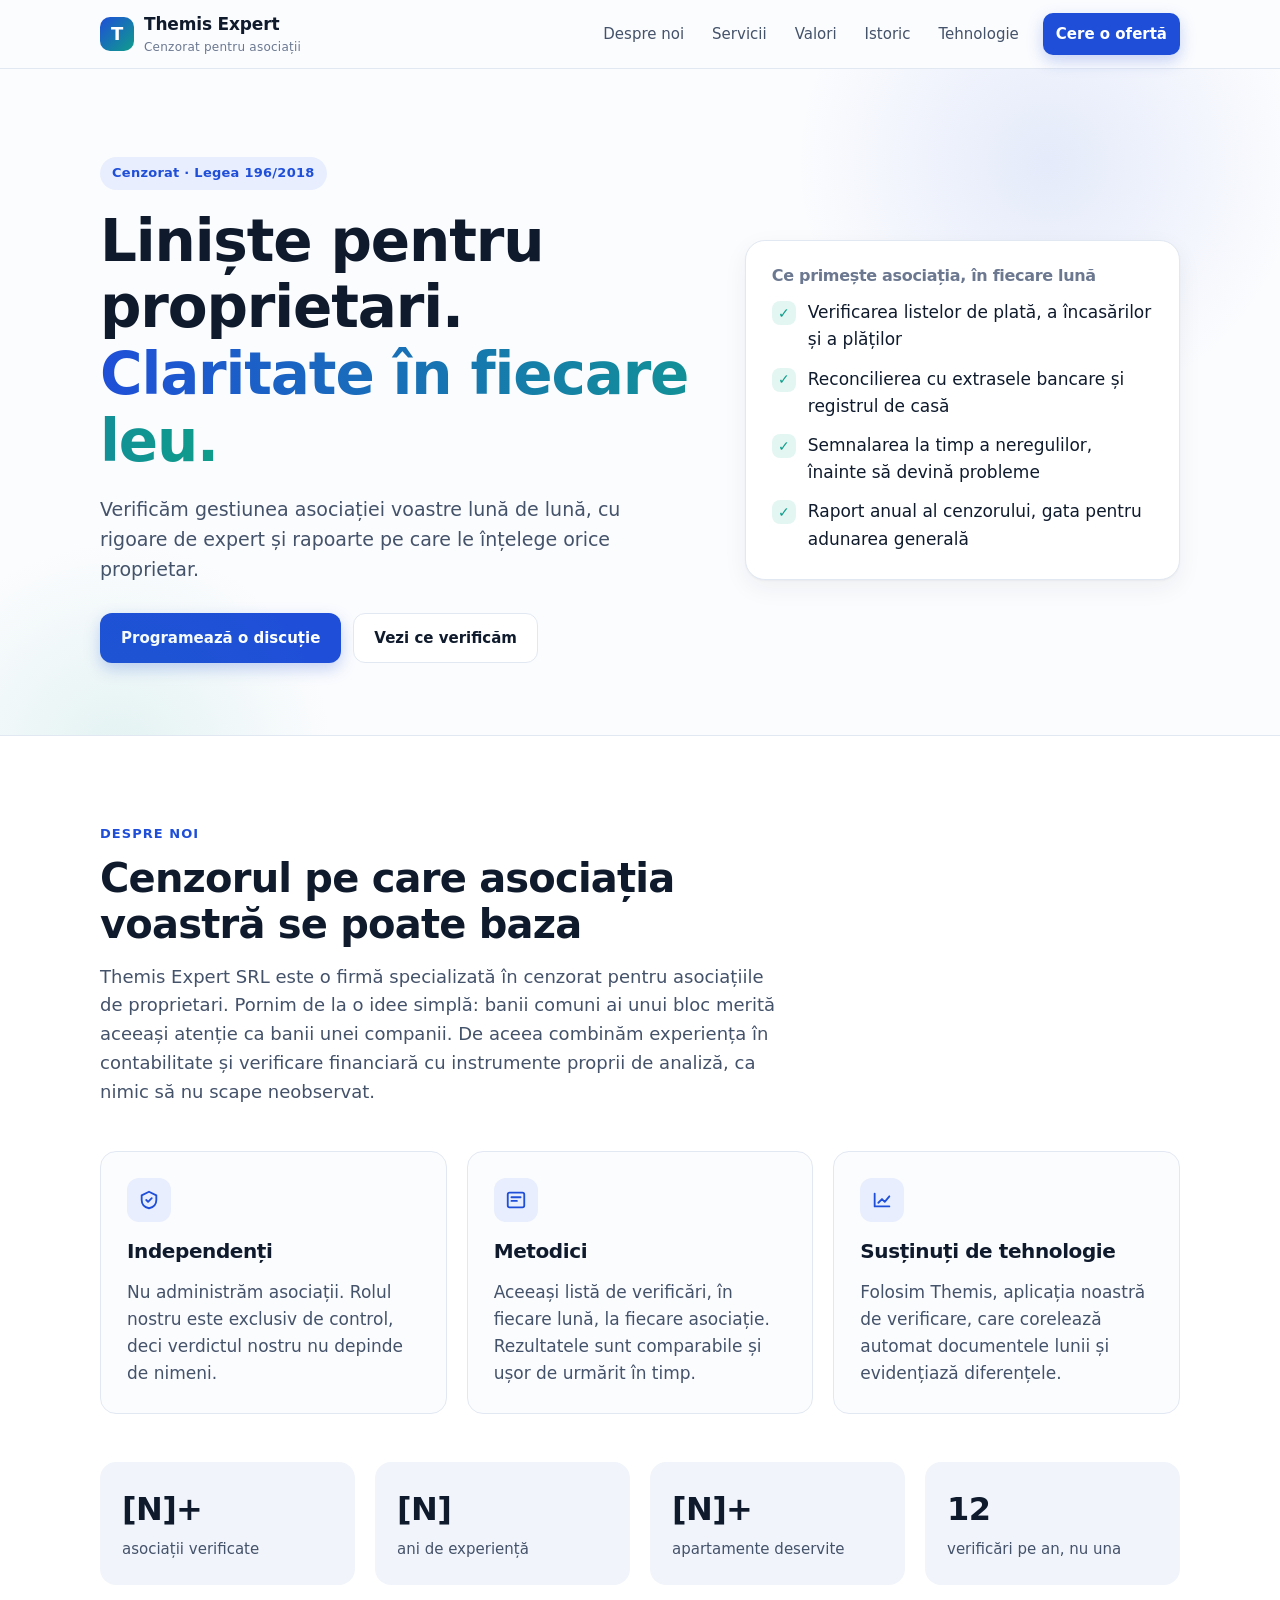
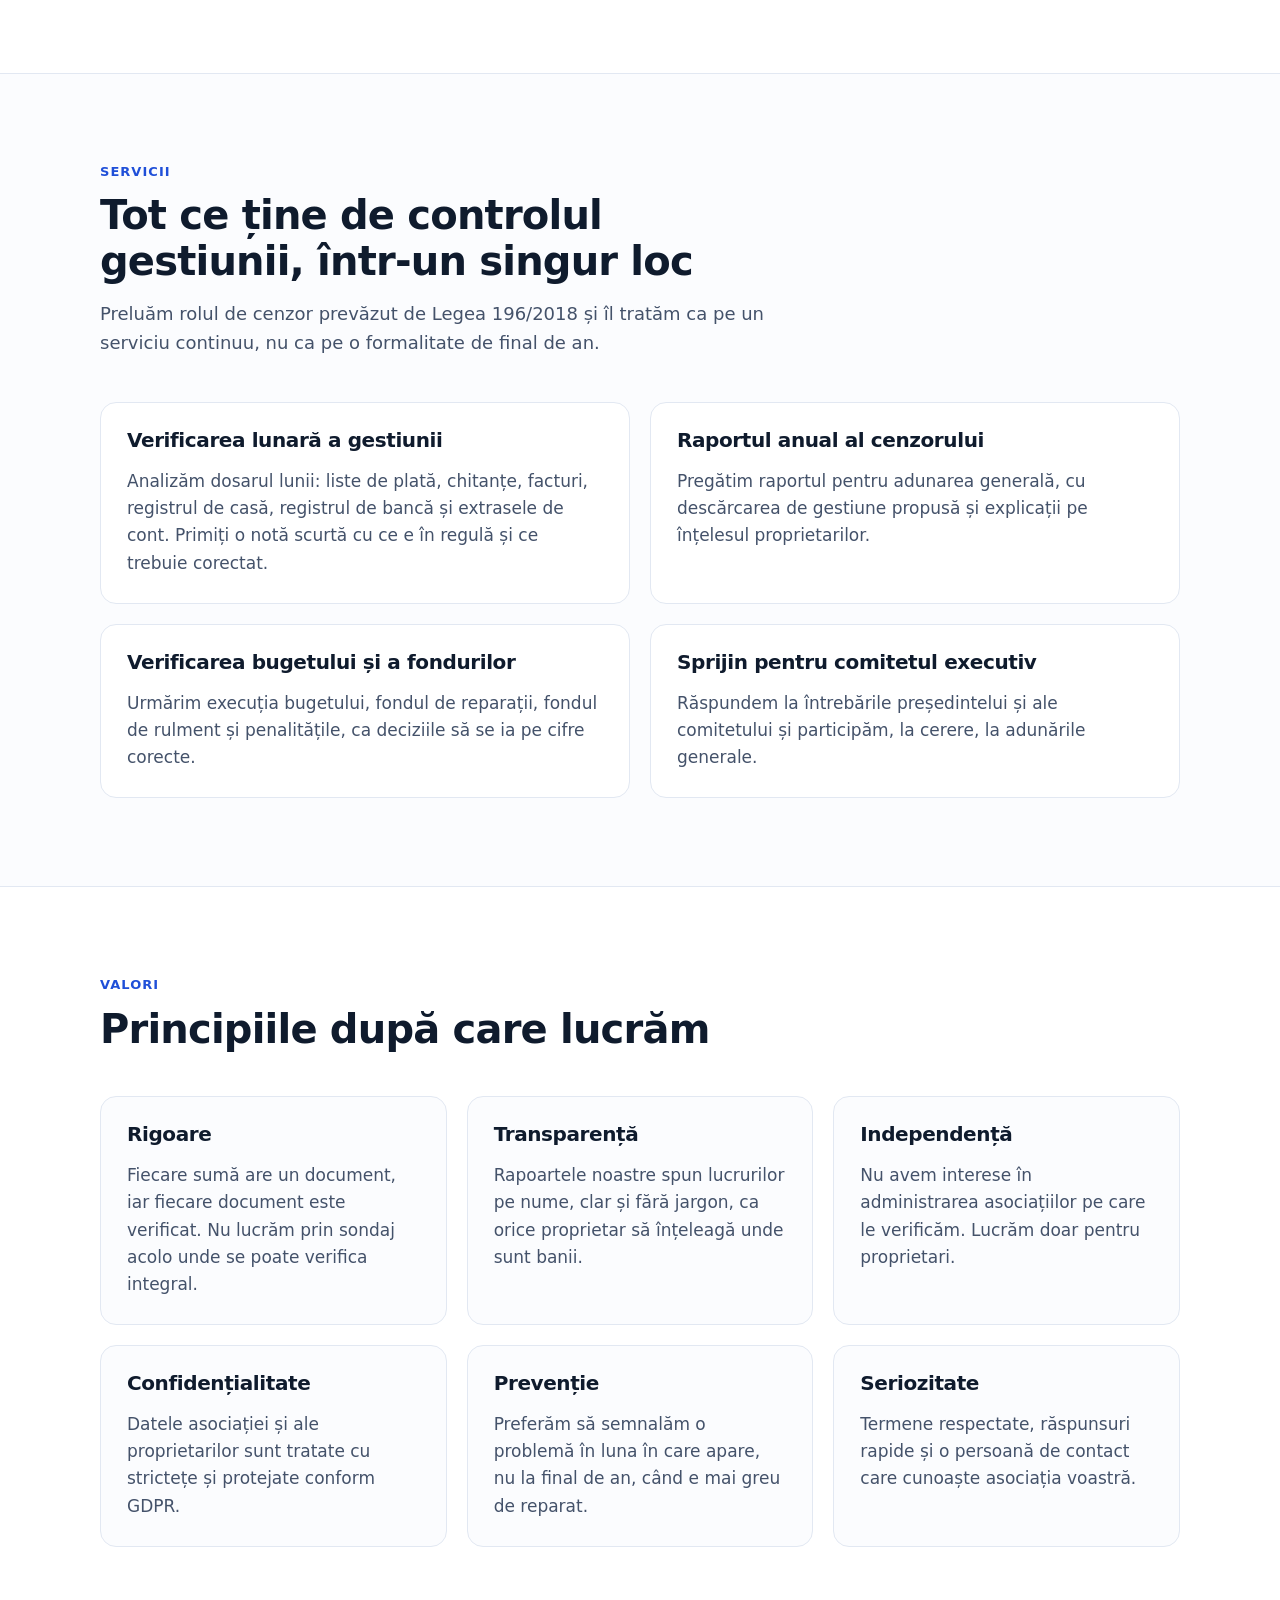
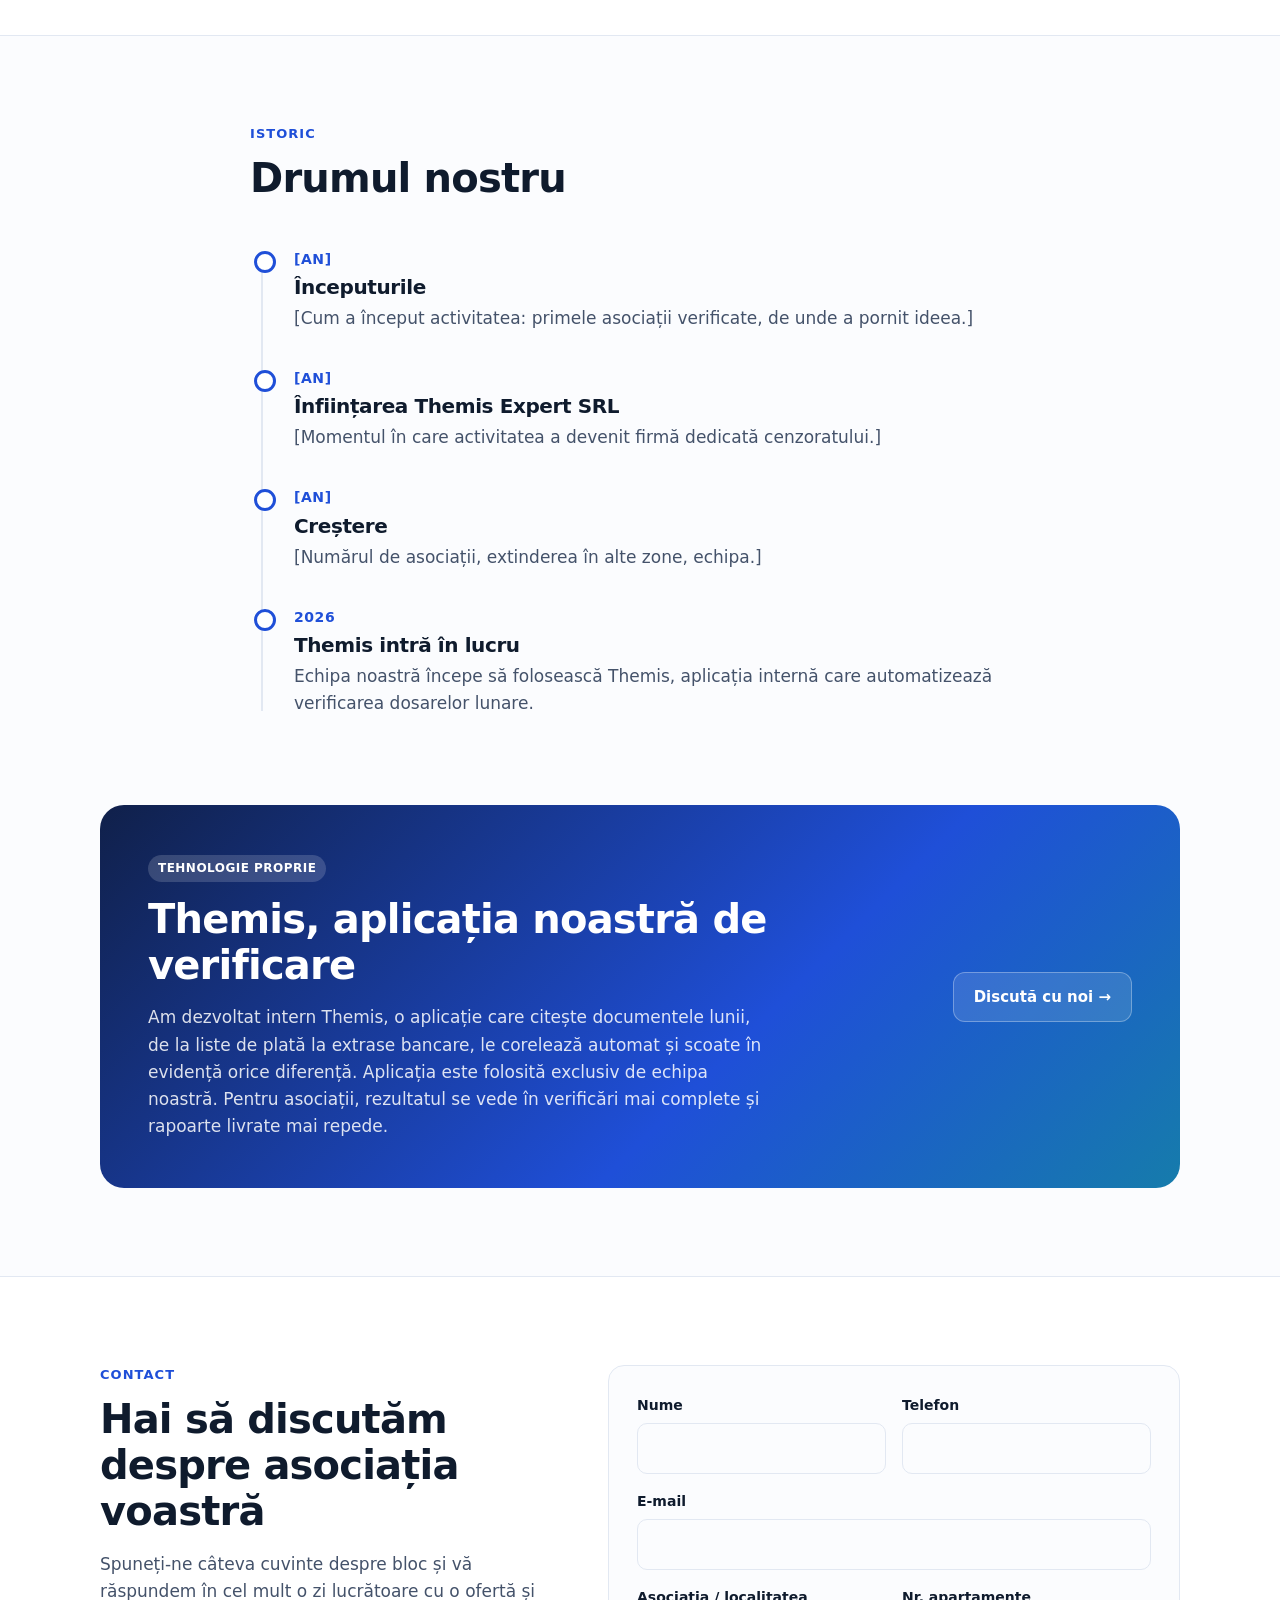
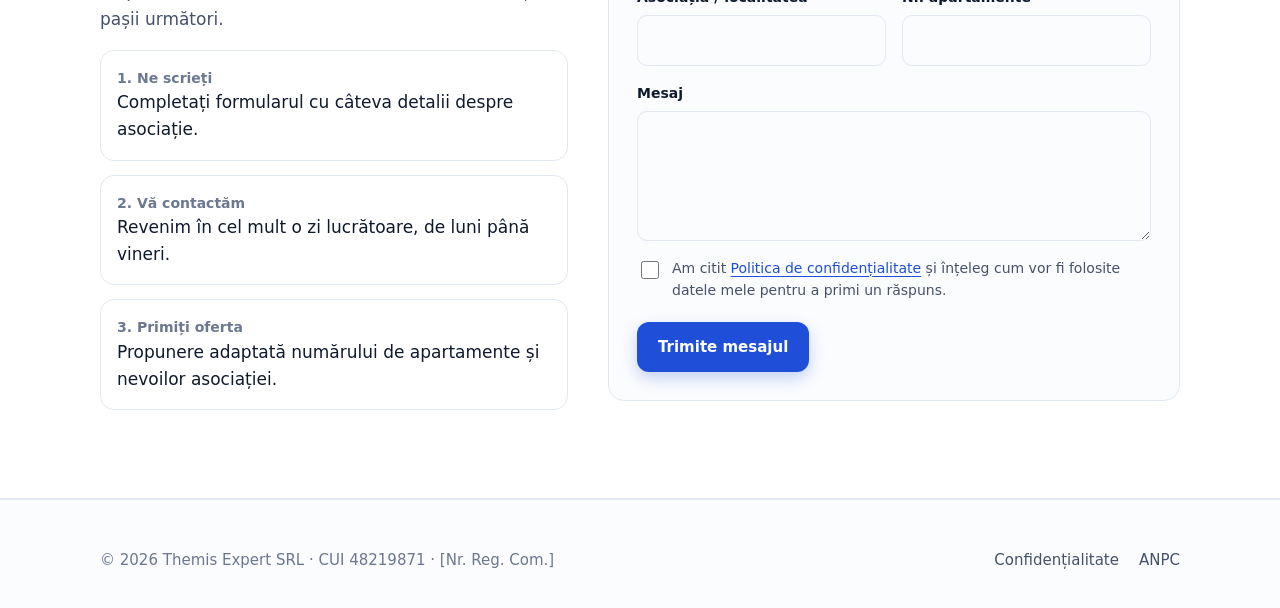
==== commit 0b073df3: "Completează adresa formularului, CUI, furnizorul de hosting și data politicii Co-Authored-By: Claude" ====
--- a/index.html
+++ b/index.html
@@ -225,7 +225,7 @@
 
 <footer class="site-footer">
   <div class="wrap">
-    <div>© <span id="an">2026</span> Themis Expert SRL · CUI [CUI] · [Nr. Reg. Com.]</div>
+    <div>© <span id="an">2026</span> Themis Expert SRL · CUI 48219871 · [Nr. Reg. Com.]</div>
     <div class="footer-links">
       <a href="confidentialitate.html">Confidențialitate</a>
       <a href="https://anpc.ro/" rel="noopener" target="_blank">ANPC</a>
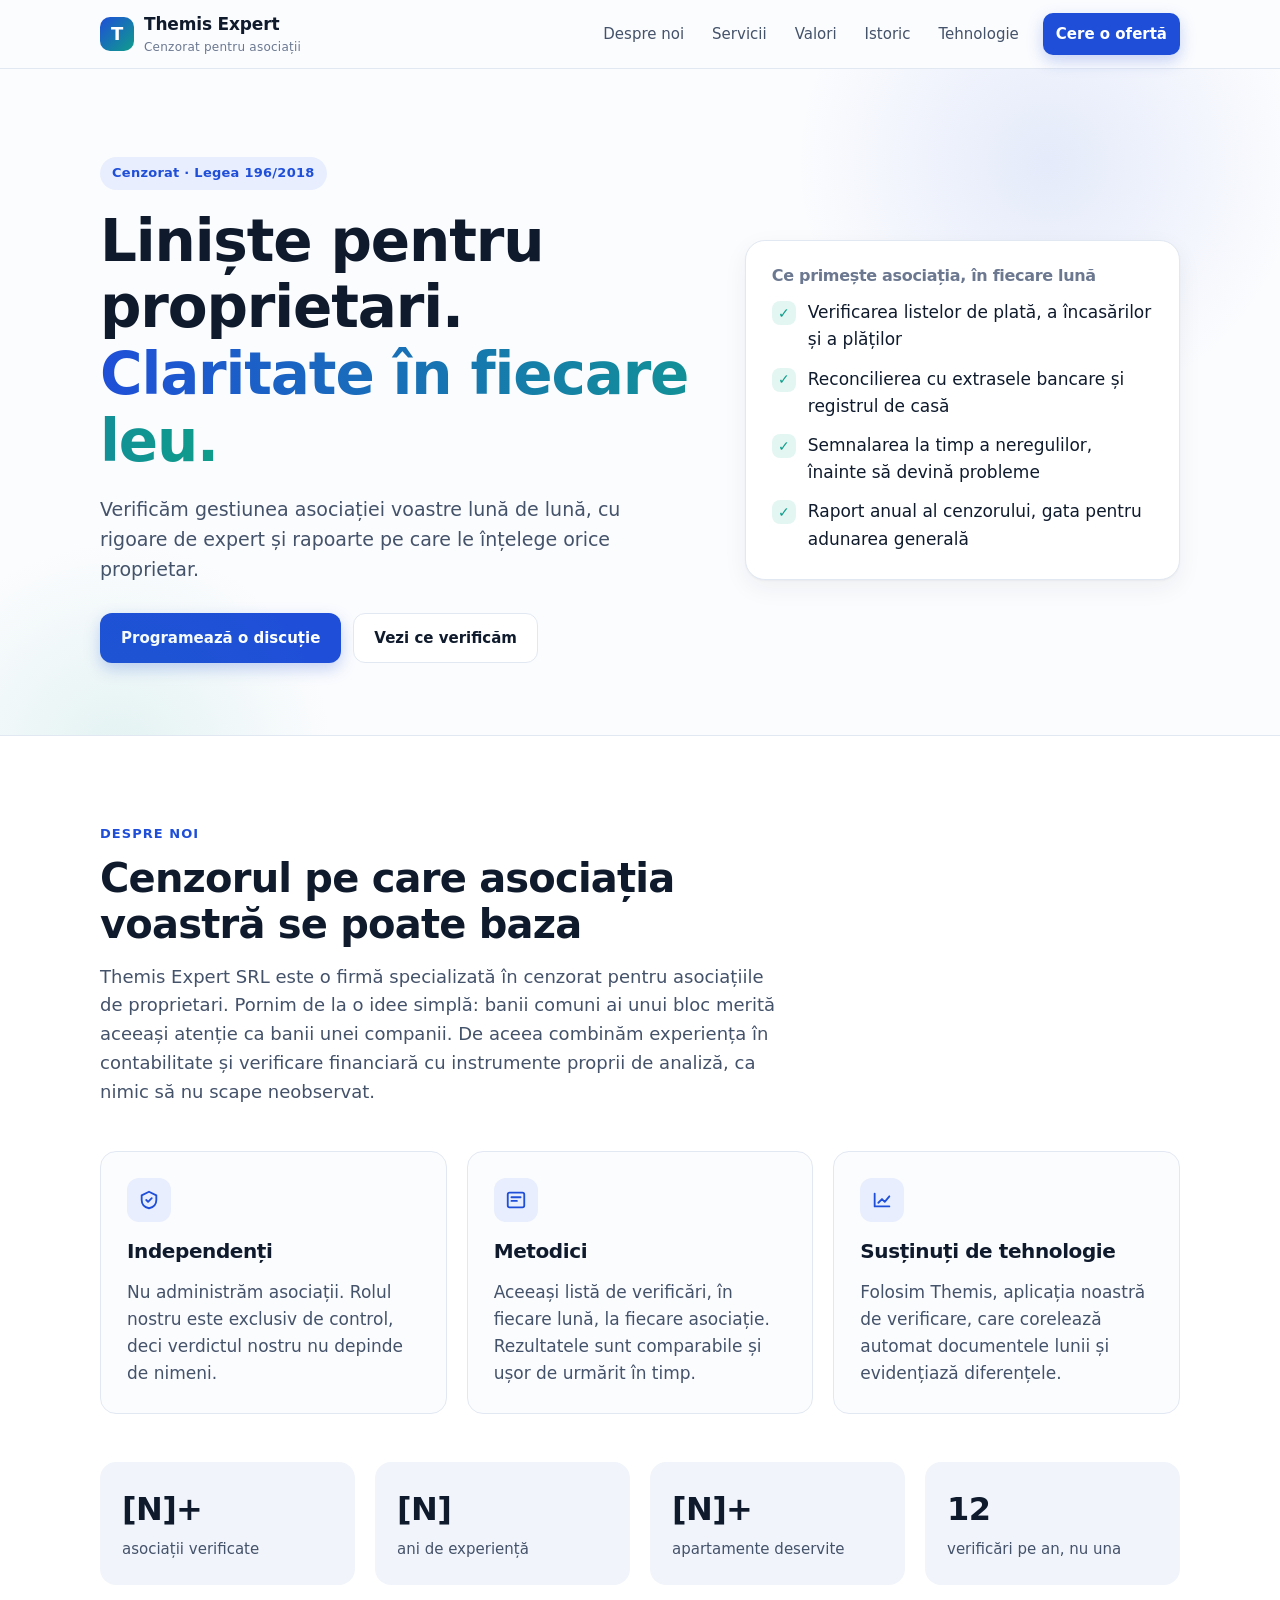
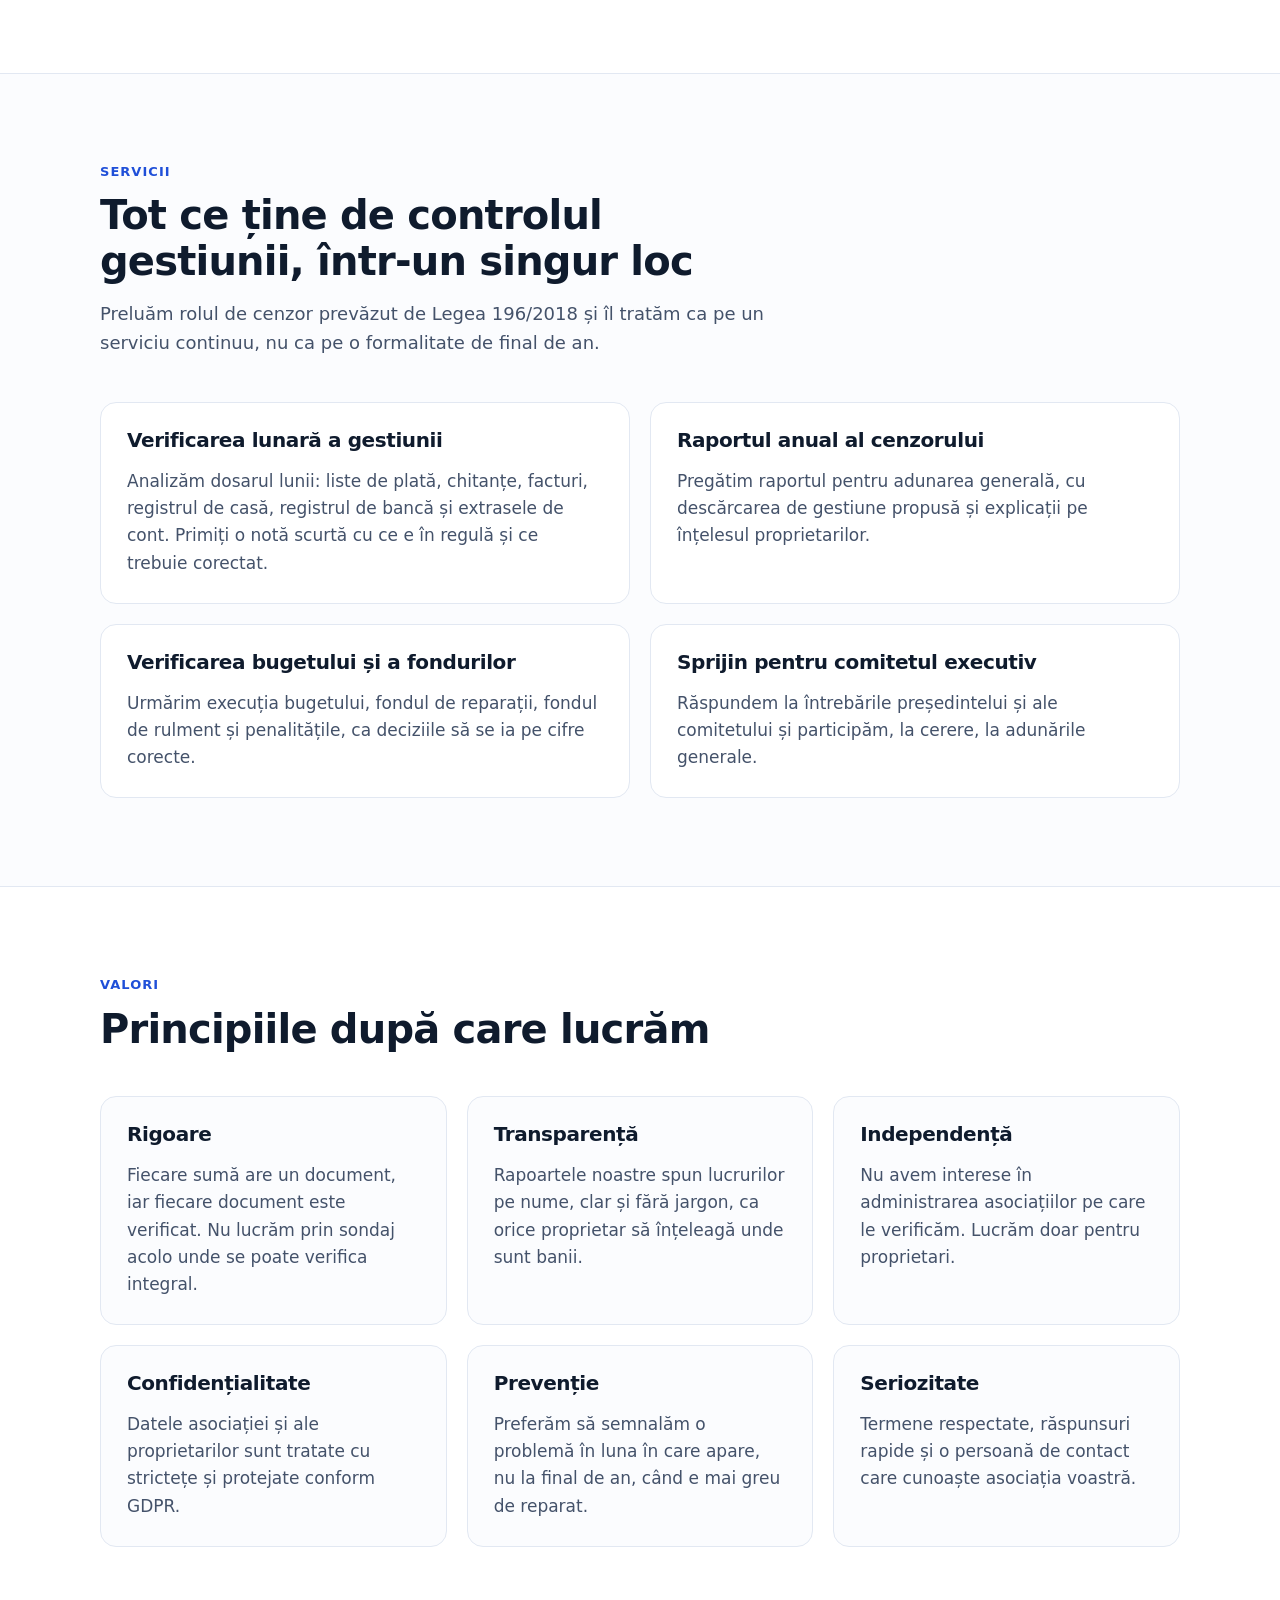
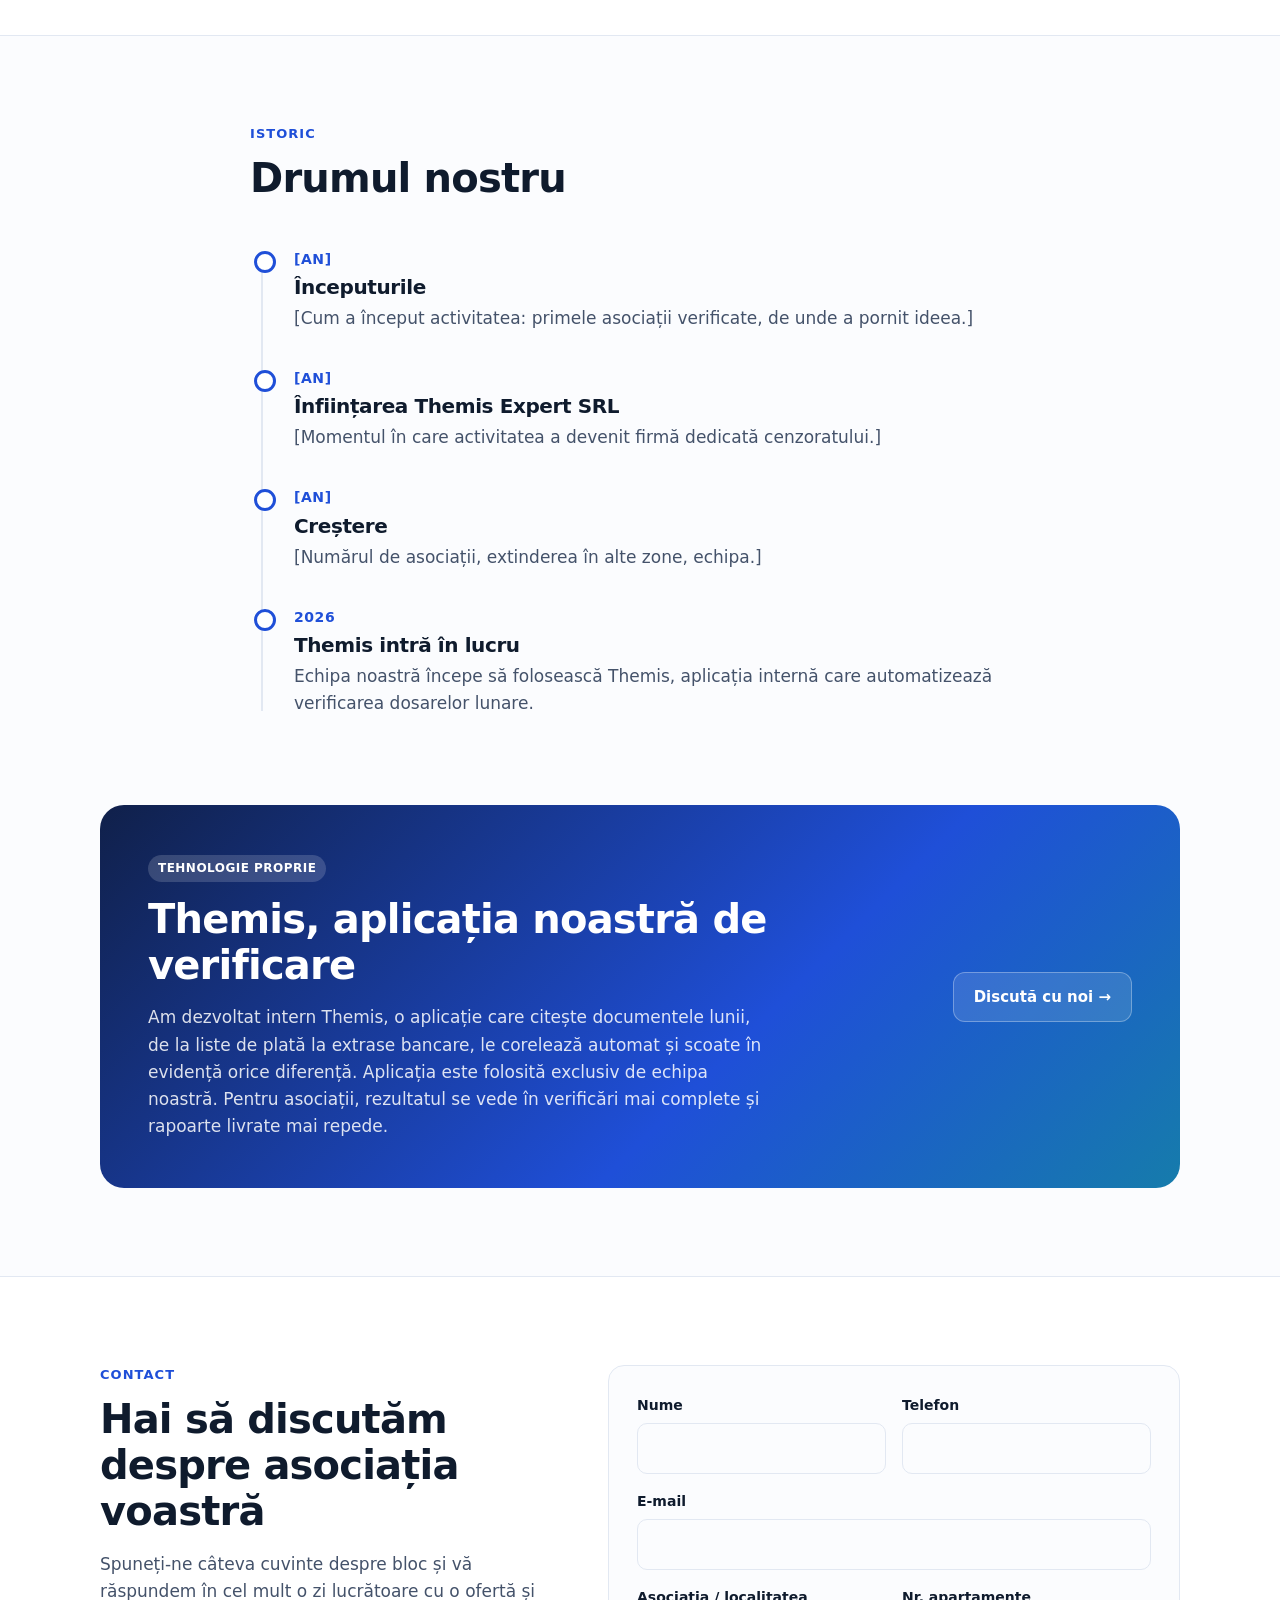
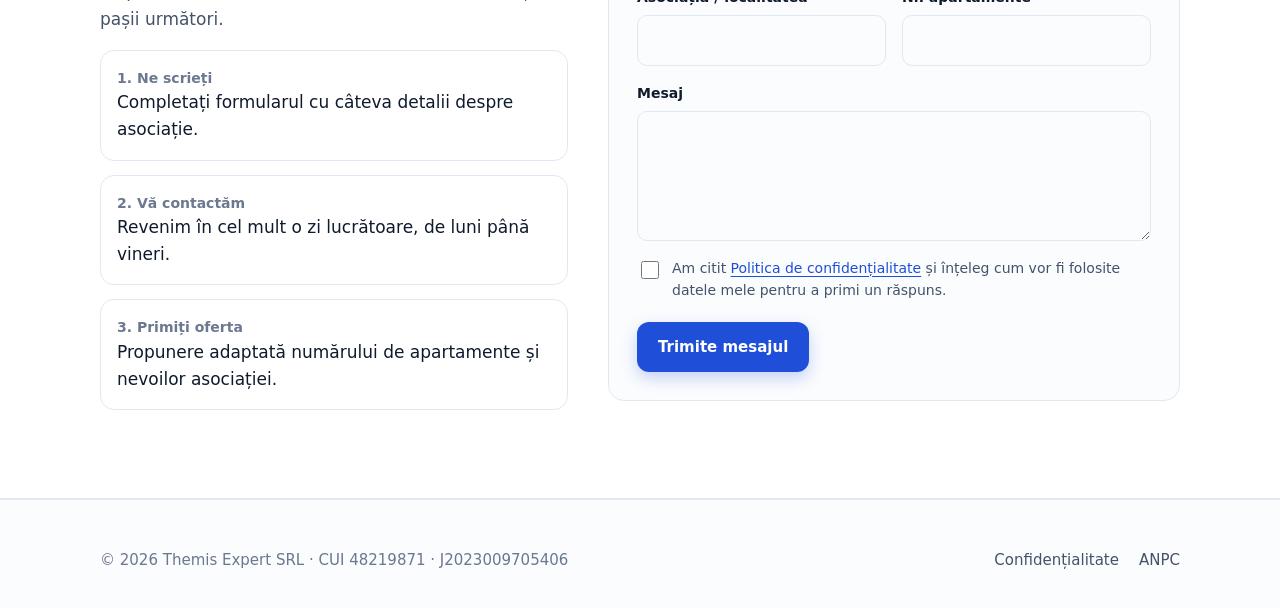
==== commit 5fd3e40d: "Completează nr. Registrul Comerțului și sediul Co-Authored-By: Claude Opus 5.5 <noreply@anthropic.co" ====
--- a/index.html
+++ b/index.html
@@ -225,7 +225,7 @@
 
 <footer class="site-footer">
   <div class="wrap">
-    <div>© <span id="an">2026</span> Themis Expert SRL · CUI 48219871 · [Nr. Reg. Com.]</div>
+    <div>© <span id="an">2026</span> Themis Expert SRL · CUI 48219871 · J2023009705406</div>
     <div class="footer-links">
       <a href="confidentialitate.html">Confidențialitate</a>
       <a href="https://anpc.ro/" rel="noopener" target="_blank">ANPC</a>
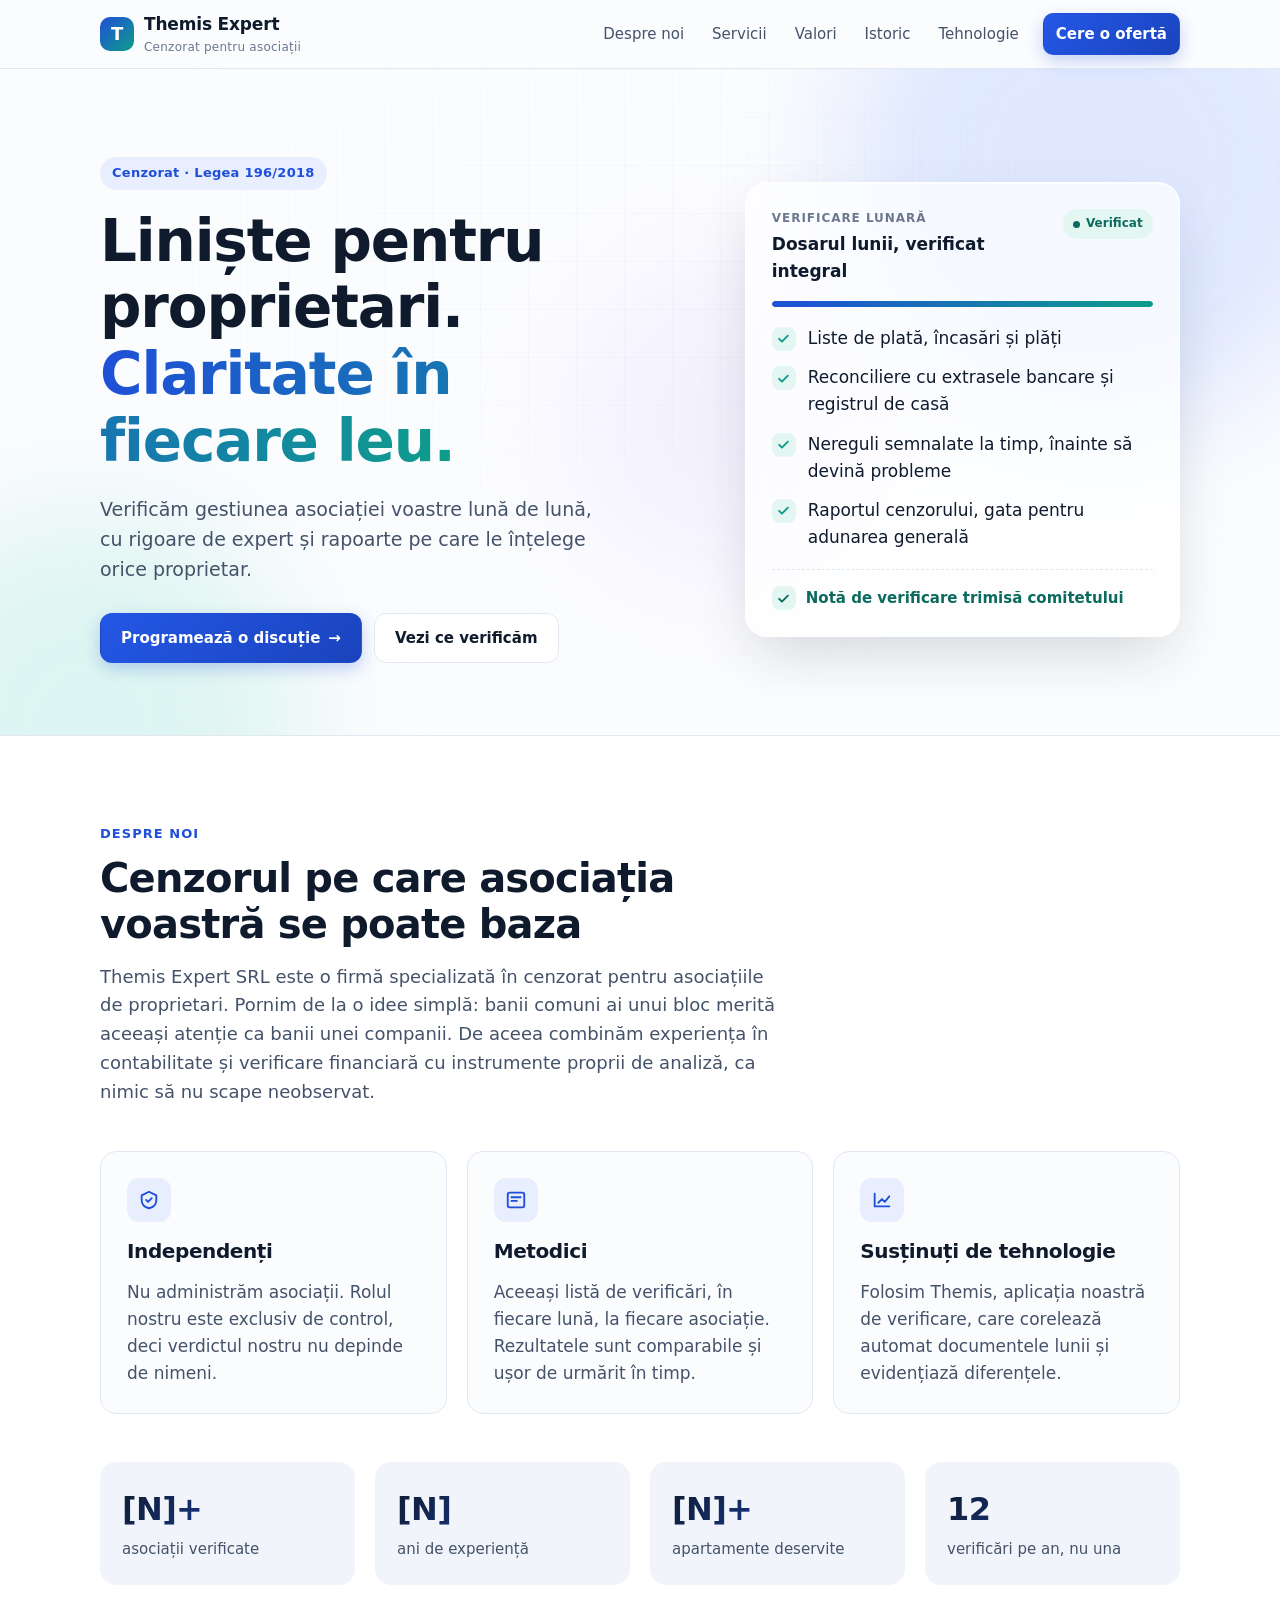
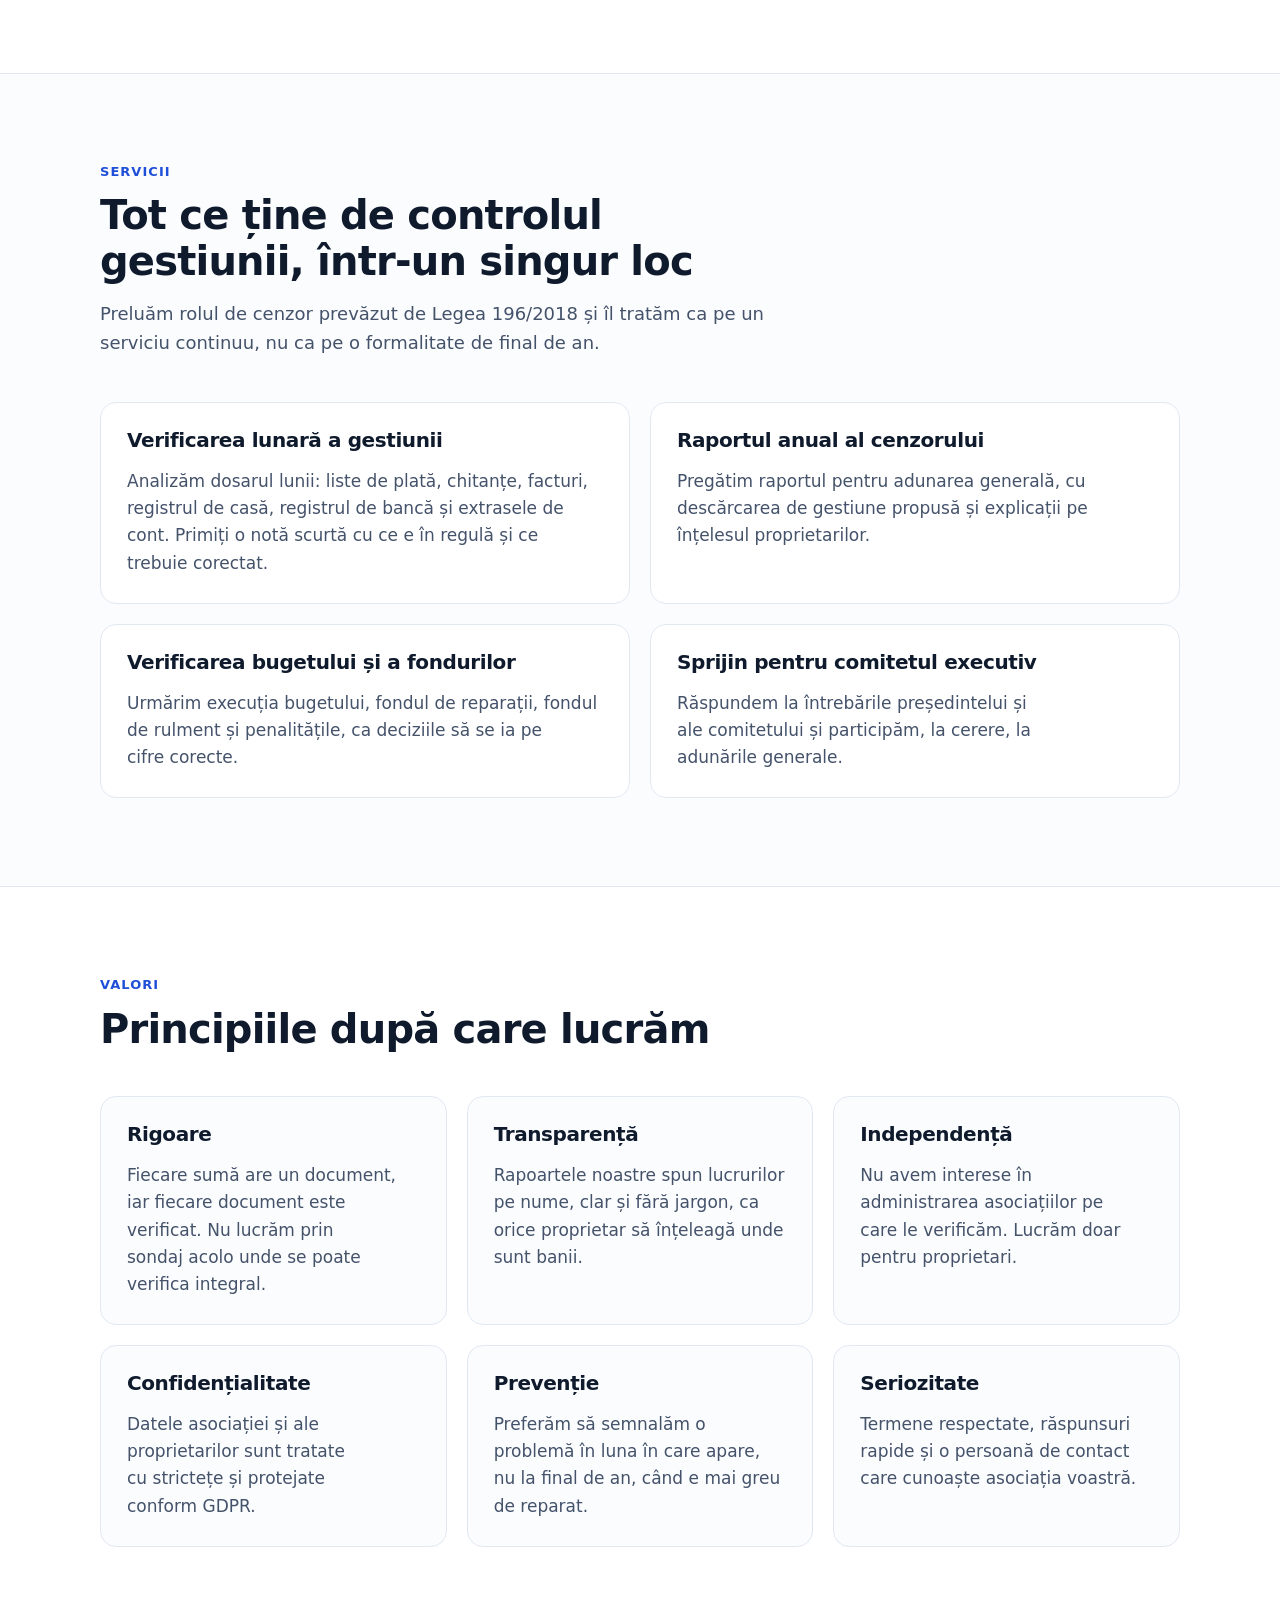
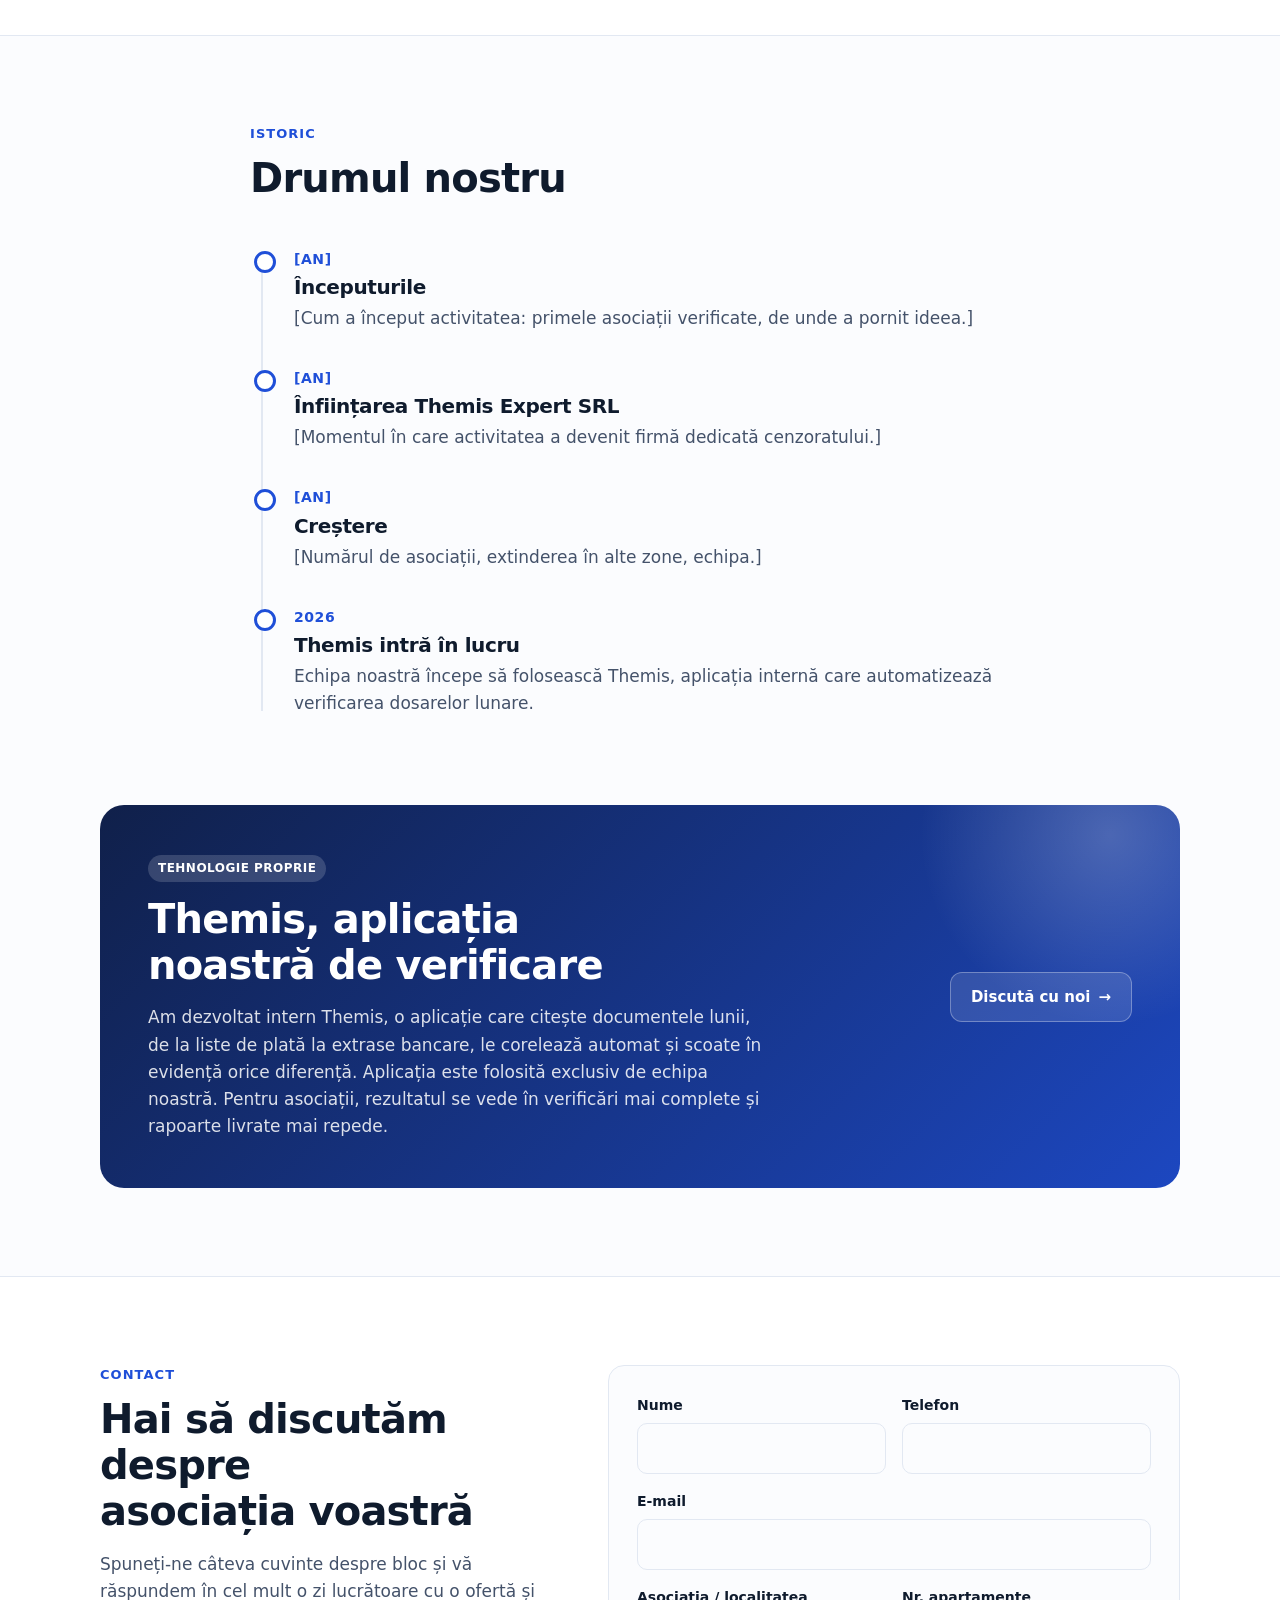
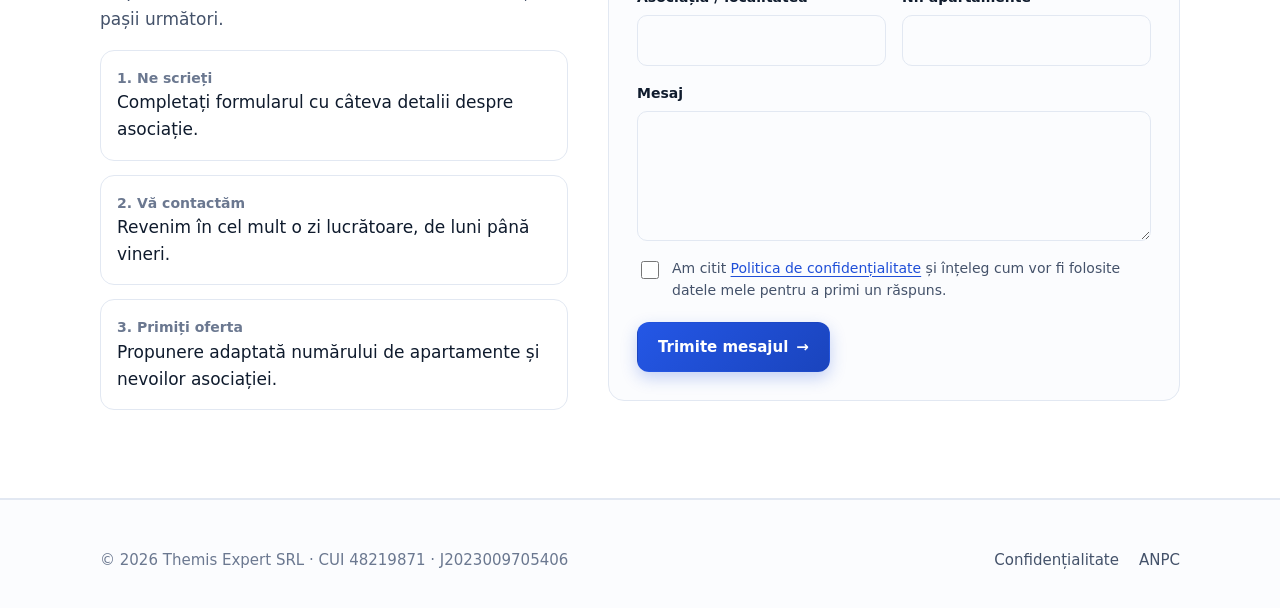
==== commit c66e0e3e: "Securitate actualizată și interfață modernizată cu animații Securitate: - CSP strictă (default-src '" ====
--- a/index.html
+++ b/index.html
@@ -13,7 +13,7 @@
   <meta property="og:url" content="https://administrez.ro/">
   <meta property="og:locale" content="ro_RO">
   <link rel="icon" href="assets/favicon.svg" type="image/svg+xml">
-  <link rel="stylesheet" href="assets/style.css">
+  <link rel="stylesheet" href="assets/style.css?v=3">
   <script type="application/ld+json">
   {
     "@context": "https://schema.org",
@@ -28,7 +28,7 @@
 <body>
 <a class="skip" href="#continut">Sari la conținut</a>
 
-<header class="site-header">
+<header class="site-header" id="antet">
   <div class="wrap">
     <a class="logo" href="./" aria-label="Themis Expert – acasă">
       <span class="logo-mark" aria-hidden="true">T</span>
@@ -52,24 +52,33 @@
 
   <!-- HERO -->
   <section class="hero" aria-labelledby="titlu">
+    <div class="hero-bg" aria-hidden="true"><span class="blob b1"></span><span class="blob b2"></span><span class="blob b3"></span><span class="grid-lines"></span></div>
     <div class="wrap">
       <div>
         <span class="eyebrow">Cenzorat · Legea 196/2018</span>
         <h1 id="titlu">Liniște pentru proprietari. <span class="hl">Claritate în fiecare leu.</span></h1>
         <p class="lead">Verificăm gestiunea asociației voastre lună de lună, cu rigoare de expert și rapoarte pe care le înțelege orice proprietar.</p>
         <div class="hero-actions">
-          <a class="btn btn-primary" href="#contact">Programează o discuție</a>
+          <a class="btn btn-primary" href="#contact">Programează o discuție <span class="arr" aria-hidden="true">→</span></a>
           <a class="btn btn-ghost" href="#servicii">Vezi ce verificăm</a>
         </div>
       </div>
-      <aside class="hero-card" aria-label="Ce primește asociația">
-        <h3>Ce primește asociația, în fiecare lună</h3>
+      <aside class="hero-card" aria-label="Ce primește asociația în fiecare lună">
+        <div class="hc-top">
+          <div>
+            <span class="hc-label">Verificare lunară</span>
+            <strong class="hc-title">Dosarul lunii, verificat integral</strong>
+          </div>
+          <span class="hc-pill" aria-hidden="true"><span class="dot"></span><span class="tw"><span class="t1">În lucru</span><span class="t2">Verificat</span></span></span>
+        </div>
+        <div class="hc-bar" aria-hidden="true"><span></span></div>
         <ul class="check-list">
-          <li><span class="ic" aria-hidden="true">✓</span><span>Verificarea listelor de plată, a încasărilor și a plăților</span></li>
-          <li><span class="ic" aria-hidden="true">✓</span><span>Reconcilierea cu extrasele bancare și registrul de casă</span></li>
-          <li><span class="ic" aria-hidden="true">✓</span><span>Semnalarea la timp a neregulilor, înainte să devină probleme</span></li>
-          <li><span class="ic" aria-hidden="true">✓</span><span>Raport anual al cenzorului, gata pentru adunarea generală</span></li>
+          <li><span class="ic" aria-hidden="true"><svg viewBox="0 0 24 24"><path d="M5 12.5l4.5 4.5L19 7.5"/></svg></span><span>Liste de plată, încasări și plăți</span></li>
+          <li><span class="ic" aria-hidden="true"><svg viewBox="0 0 24 24"><path d="M5 12.5l4.5 4.5L19 7.5"/></svg></span><span>Reconciliere cu extrasele bancare și registrul de casă</span></li>
+          <li><span class="ic" aria-hidden="true"><svg viewBox="0 0 24 24"><path d="M5 12.5l4.5 4.5L19 7.5"/></svg></span><span>Nereguli semnalate la timp, înainte să devină probleme</span></li>
+          <li><span class="ic" aria-hidden="true"><svg viewBox="0 0 24 24"><path d="M5 12.5l4.5 4.5L19 7.5"/></svg></span><span>Raportul cenzorului, gata pentru adunarea generală</span></li>
         </ul>
+        <div class="hc-result"><span class="ic ok" aria-hidden="true"><svg viewBox="0 0 24 24"><path d="M5 12.5l4.5 4.5L19 7.5"/></svg></span>Notă de verificare trimisă comitetului</div>
       </aside>
     </div>
   </section>
@@ -77,33 +86,33 @@
   <!-- DESPRE -->
   <section id="despre" class="section-alt" aria-labelledby="despre-t">
     <div class="wrap">
-      <div class="section-head">
+      <div class="section-head rv">
         <span class="kicker">Despre noi</span>
         <h2 id="despre-t">Cenzorul pe care asociația voastră se poate baza</h2>
         <p>Themis Expert SRL este o firmă specializată în cenzorat pentru asociațiile de proprietari. Pornim de la o idee simplă: banii comuni ai unui bloc merită aceeași atenție ca banii unei companii. De aceea combinăm experiența în contabilitate și verificare financiară cu instrumente proprii de analiză, ca nimic să nu scape neobservat.</p>
       </div>
       <div class="grid grid-3">
-        <article class="card">
+        <article class="card rv">
           <div class="card-icon" aria-hidden="true"><svg viewBox="0 0 24 24" fill="none" stroke="currentColor" stroke-width="2" stroke-linecap="round" stroke-linejoin="round"><path d="M12 3l8 4v5c0 5-3.5 8-8 9-4.5-1-8-4-8-9V7l8-4z"/><path d="M9 12l2 2 4-4"/></svg></div>
           <h3>Independenți</h3>
           <p>Nu administrăm asociații. Rolul nostru este exclusiv de control, deci verdictul nostru nu depinde de nimeni.</p>
         </article>
-        <article class="card">
+        <article class="card rv">
           <div class="card-icon" aria-hidden="true"><svg viewBox="0 0 24 24" fill="none" stroke="currentColor" stroke-width="2" stroke-linecap="round" stroke-linejoin="round"><rect x="3" y="4" width="18" height="16" rx="2"/><path d="M7 9h10M7 13h6"/></svg></div>
           <h3>Metodici</h3>
           <p>Aceeași listă de verificări, în fiecare lună, la fiecare asociație. Rezultatele sunt comparabile și ușor de urmărit în timp.</p>
         </article>
-        <article class="card">
+        <article class="card rv">
           <div class="card-icon" aria-hidden="true"><svg viewBox="0 0 24 24" fill="none" stroke="currentColor" stroke-width="2" stroke-linecap="round" stroke-linejoin="round"><path d="M4 19V5M4 19h16M8 15l4-4 3 3 5-6"/></svg></div>
           <h3>Susținuți de tehnologie</h3>
           <p>Folosim Themis, aplicația noastră de verificare, care corelează automat documentele lunii și evidențiază diferențele.</p>
         </article>
       </div>
       <div class="stats" aria-label="Themis Expert în cifre">
-        <div class="stat"><b>[N]+</b><span>asociații verificate</span></div>
-        <div class="stat"><b>[N]</b><span>ani de experiență</span></div>
-        <div class="stat"><b>[N]+</b><span>apartamente deservite</span></div>
-        <div class="stat"><b>12</b><span>verificări pe an, nu una</span></div>
+        <div class="stat rv"><b>[N]+</b><span>asociații verificate</span></div>
+        <div class="stat rv"><b>[N]</b><span>ani de experiență</span></div>
+        <div class="stat rv"><b>[N]+</b><span>apartamente deservite</span></div>
+        <div class="stat rv"><b>12</b><span>verificări pe an, nu una</span></div>
       </div>
     </div>
   </section>
@@ -111,25 +120,25 @@
   <!-- SERVICII -->
   <section id="servicii" aria-labelledby="servicii-t">
     <div class="wrap">
-      <div class="section-head">
+      <div class="section-head rv">
         <span class="kicker">Servicii</span>
         <h2 id="servicii-t">Tot ce ține de controlul gestiunii, într-un singur loc</h2>
         <p>Preluăm rolul de cenzor prevăzut de Legea 196/2018 și îl tratăm ca pe un serviciu continuu, nu ca pe o formalitate de final de an.</p>
       </div>
       <div class="grid grid-2">
-        <article class="card">
+        <article class="card rv">
           <h3>Verificarea lunară a gestiunii</h3>
           <p>Analizăm dosarul lunii: liste de plată, chitanțe, facturi, registrul de casă, registrul de bancă și extrasele de cont. Primiți o notă scurtă cu ce e în regulă și ce trebuie corectat.</p>
         </article>
-        <article class="card">
+        <article class="card rv">
           <h3>Raportul anual al cenzorului</h3>
           <p>Pregătim raportul pentru adunarea generală, cu descărcarea de gestiune propusă și explicații pe înțelesul proprietarilor.</p>
         </article>
-        <article class="card">
+        <article class="card rv">
           <h3>Verificarea bugetului și a fondurilor</h3>
           <p>Urmărim execuția bugetului, fondul de reparații, fondul de rulment și penalitățile, ca deciziile să se ia pe cifre corecte.</p>
         </article>
-        <article class="card">
+        <article class="card rv">
           <h3>Sprijin pentru comitetul executiv</h3>
           <p>Răspundem la întrebările președintelui și ale comitetului și participăm, la cerere, la adunările generale.</p>
         </article>
@@ -140,17 +149,17 @@
   <!-- VALORI -->
   <section id="valori" class="section-alt" aria-labelledby="valori-t">
     <div class="wrap">
-      <div class="section-head">
+      <div class="section-head rv">
         <span class="kicker">Valori</span>
         <h2 id="valori-t">Principiile după care lucrăm</h2>
       </div>
       <div class="grid grid-3">
-        <article class="card"><h3>Rigoare</h3><p>Fiecare sumă are un document, iar fiecare document este verificat. Nu lucrăm prin sondaj acolo unde se poate verifica integral.</p></article>
-        <article class="card"><h3>Transparență</h3><p>Rapoartele noastre spun lucrurilor pe nume, clar și fără jargon, ca orice proprietar să înțeleagă unde sunt banii.</p></article>
-        <article class="card"><h3>Independență</h3><p>Nu avem interese în administrarea asociațiilor pe care le verificăm. Lucrăm doar pentru proprietari.</p></article>
-        <article class="card"><h3>Confidențialitate</h3><p>Datele asociației și ale proprietarilor sunt tratate cu strictețe și protejate conform GDPR.</p></article>
-        <article class="card"><h3>Prevenție</h3><p>Preferăm să semnalăm o problemă în luna în care apare, nu la final de an, când e mai greu de reparat.</p></article>
-        <article class="card"><h3>Seriozitate</h3><p>Termene respectate, răspunsuri rapide și o persoană de contact care cunoaște asociația voastră.</p></article>
+        <article class="card rv"><h3>Rigoare</h3><p>Fiecare sumă are un document, iar fiecare document este verificat. Nu lucrăm prin sondaj acolo unde se poate verifica integral.</p></article>
+        <article class="card rv"><h3>Transparență</h3><p>Rapoartele noastre spun lucrurilor pe nume, clar și fără jargon, ca orice proprietar să înțeleagă unde sunt banii.</p></article>
+        <article class="card rv"><h3>Independență</h3><p>Nu avem interese în administrarea asociațiilor pe care le verificăm. Lucrăm doar pentru proprietari.</p></article>
+        <article class="card rv"><h3>Confidențialitate</h3><p>Datele asociației și ale proprietarilor sunt tratate cu strictețe și protejate conform GDPR.</p></article>
+        <article class="card rv"><h3>Prevenție</h3><p>Preferăm să semnalăm o problemă în luna în care apare, nu la final de an, când e mai greu de reparat.</p></article>
+        <article class="card rv"><h3>Seriozitate</h3><p>Termene respectate, răspunsuri rapide și o persoană de contact care cunoaște asociația voastră.</p></article>
       </div>
     </div>
   </section>
@@ -158,15 +167,15 @@
   <!-- ISTORIC -->
   <section id="istoric" aria-labelledby="istoric-t">
     <div class="wrap narrow">
-      <div class="section-head">
+      <div class="section-head rv">
         <span class="kicker">Istoric</span>
         <h2 id="istoric-t">Drumul nostru</h2>
       </div>
-      <ol class="timeline">
-        <li><span class="year">[AN]</span><h3>Începuturile</h3><p>[Cum a început activitatea: primele asociații verificate, de unde a pornit ideea.]</p></li>
-        <li><span class="year">[AN]</span><h3>Înființarea Themis Expert SRL</h3><p>[Momentul în care activitatea a devenit firmă dedicată cenzoratului.]</p></li>
-        <li><span class="year">[AN]</span><h3>Creștere</h3><p>[Numărul de asociații, extinderea în alte zone, echipa.]</p></li>
-        <li><span class="year">2026</span><h3>Themis intră în lucru</h3><p>Echipa noastră începe să folosească Themis, aplicația internă care automatizează verificarea dosarelor lunare.</p></li>
+      <ol class="timeline rv-line">
+        <li class="rv"><span class="year">[AN]</span><h3>Începuturile</h3><p>[Cum a început activitatea: primele asociații verificate, de unde a pornit ideea.]</p></li>
+        <li class="rv"><span class="year">[AN]</span><h3>Înființarea Themis Expert SRL</h3><p>[Momentul în care activitatea a devenit firmă dedicată cenzoratului.]</p></li>
+        <li class="rv"><span class="year">[AN]</span><h3>Creștere</h3><p>[Numărul de asociații, extinderea în alte zone, echipa.]</p></li>
+        <li class="rv"><span class="year">2026</span><h3>Themis intră în lucru</h3><p>Echipa noastră începe să folosească Themis, aplicația internă care automatizează verificarea dosarelor lunare.</p></li>
       </ol>
     </div>
   </section>
@@ -174,14 +183,14 @@
   <!-- THEMIS -->
   <section id="tehnologie" class="no-top" aria-labelledby="themis-t">
     <div class="wrap">
-      <div class="themis-band">
+      <div class="themis-band rv">
         <div>
           <span class="badge">TEHNOLOGIE PROPRIE</span>
           <h2 id="themis-t">Themis, aplicația noastră de verificare</h2>
           <p>Am dezvoltat intern Themis, o aplicație care citește documentele lunii, de la liste de plată la extrase bancare, le corelează automat și scoate în evidență orice diferență. Aplicația este folosită exclusiv de echipa noastră. Pentru asociații, rezultatul se vede în verificări mai complete și rapoarte livrate mai repede.</p>
         </div>
         <div class="band-actions">
-          <a class="btn btn-ghost" href="#contact">Discută cu noi →</a>
+          <a class="btn btn-ghost" href="#contact">Discută cu noi <span class="arr" aria-hidden="true">→</span></a>
         </div>
       </div>
     </div>
@@ -195,13 +204,13 @@
         <h2 id="contact-t">Hai să discutăm despre asociația voastră</h2>
         <p class="muted-p">Spuneți-ne câteva cuvinte despre bloc și vă răspundem în cel mult o zi lucrătoare cu o ofertă și pașii următori.</p>
         <div class="contact-info">
-          <div class="row"><div><b>1. Ne scrieți</b>Completați formularul cu câteva detalii despre asociație.</div></div>
-          <div class="row"><div><b>2. Vă contactăm</b>Revenim în cel mult o zi lucrătoare, de luni până vineri.</div></div>
-          <div class="row"><div><b>3. Primiți oferta</b>Propunere adaptată numărului de apartamente și nevoilor asociației.</div></div>
-        </div>
-      </div>
-
-      <form class="card" action="contact.php" method="post" novalidate>
+          <div class="row rv"><div><b>1. Ne scrieți</b>Completați formularul cu câteva detalii despre asociație.</div></div>
+          <div class="row rv"><div><b>2. Vă contactăm</b>Revenim în cel mult o zi lucrătoare, de luni până vineri.</div></div>
+          <div class="row rv"><div><b>3. Primiți oferta</b>Propunere adaptată numărului de apartamente și nevoilor asociației.</div></div>
+        </div>
+      </div>
+
+      <form class="card rv" action="contact.php" method="post" novalidate>
         <div id="form-status" role="status" aria-live="polite"></div>
         <div class="two">
           <div class="field"><label for="nume">Nume</label><input id="nume" name="nume" autocomplete="name" required maxlength="100"></div>
@@ -216,7 +225,7 @@
         <div class="hp" aria-hidden="true"><label for="website">Nu completați</label><input id="website" name="website" tabindex="-1" autocomplete="off"></div>
         <input type="hidden" name="t" id="form-t" value="">
         <label class="consent"><input type="checkbox" name="acord" value="1" required> <span>Am citit <a href="confidentialitate.html">Politica de confidențialitate</a> și înțeleg cum vor fi folosite datele mele pentru a primi un răspuns.</span></label>
-        <button class="btn btn-primary" type="submit">Trimite mesajul</button>
+        <button class="btn btn-primary" type="submit">Trimite mesajul <span class="arr" aria-hidden="true">→</span></button>
       </form>
     </div>
   </section>
@@ -233,6 +242,6 @@
   </div>
 </footer>
 
-<script src="assets/main.js" defer></script>
+<script src="assets/main.js?v=3" defer></script>
 </body>
 </html>
--- a/assets/style.css
+++ b/assets/style.css
@@ -239,3 +239,167 @@
   html { scroll-behavior: auto; }
   * { transition: none !important; }
 }
+
+/* ===================================================================
+   v3 – interfață modernizată și animații discrete
+   Toate animațiile se opresc automat dacă utilizatorul a ales
+   „reducerea mișcării” din sistemul de operare.
+   =================================================================== */
+:root {
+  --ease: cubic-bezier(.22, 1, .36, 1);
+  --glass: rgba(255, 255, 255, .72);
+  --ring: rgba(31, 79, 216, .18);
+}
+@view-transition { navigation: auto; }
+::selection { background: var(--brand-soft); color: var(--brand); }
+body { -webkit-font-smoothing: antialiased; text-rendering: optimizeLegibility; font-feature-settings: "ss01", "cv11"; }
+h1, h2 { text-wrap: balance; }
+p { text-wrap: pretty; }
+
+/* Antet: devine compact și primește umbră la derulare */
+.site-header { transition: background .3s var(--ease), box-shadow .3s var(--ease); }
+.site-header.scrolled { background: rgba(255, 255, 255, .9); box-shadow: 0 6px 24px rgba(15, 27, 45, .06); }
+.nav a:not(.btn) { position: relative; }
+.nav a:not(.btn)::after {
+  content: ""; position: absolute; left: 12px; right: 12px; bottom: 4px; height: 2px; border-radius: 2px;
+  background: linear-gradient(90deg, var(--brand), var(--accent));
+  transform: scaleX(0); transform-origin: left; transition: transform .35s var(--ease);
+}
+.nav a:not(.btn):hover::after, .nav a.activ::after { transform: scaleX(1); }
+.nav a.activ { color: var(--ink); }
+
+/* Bara de progres a lecturii */
+.progress { position: fixed; top: 0; left: 0; right: 0; height: 3px; z-index: 60; pointer-events: none;
+  background: linear-gradient(90deg, var(--brand), var(--accent)); transform-origin: left; transform: scaleX(0); }
+
+/* Butoane */
+.btn { position: relative; overflow: hidden; transition: transform .25s var(--ease), box-shadow .25s var(--ease), background .25s var(--ease); }
+.btn .arr { display: inline-block; transition: transform .3s var(--ease); }
+.btn:hover .arr { transform: translateX(4px); }
+.btn-primary { background: linear-gradient(135deg, #2457e6, #1a44bd); }
+.btn-primary::before {
+  content: ""; position: absolute; inset: 0; transform: translateX(-120%);
+  background: linear-gradient(110deg, transparent 30%, rgba(255, 255, 255, .28) 50%, transparent 70%);
+  transition: transform .8s var(--ease);
+}
+.btn-primary:hover::before { transform: translateX(120%); }
+.btn-primary:hover { box-shadow: 0 10px 28px rgba(31, 79, 216, .32); }
+.btn:active { transform: translateY(0) scale(.98); }
+
+/* Hero: fundal „aurora” în mișcare lentă */
+.hero::before, .hero::after { display: none; }
+.hero-bg { position: absolute; inset: 0; overflow: hidden; pointer-events: none; }
+.blob { position: absolute; border-radius: 50%; filter: blur(60px); opacity: .55; will-change: transform; }
+.b1 { width: 520px; height: 520px; background: #c9d8ff; top: -160px; right: -80px; animation: float1 18s var(--ease) infinite alternate; }
+.b2 { width: 420px; height: 420px; background: #c5efe7; bottom: -200px; left: -120px; animation: float2 22s var(--ease) infinite alternate; }
+.b3 { width: 300px; height: 300px; background: #e6dcff; top: 30%; left: 45%; opacity: .35; animation: float3 26s var(--ease) infinite alternate; }
+.grid-lines {
+  position: absolute; inset: 0; opacity: .5;
+  background-image: linear-gradient(rgba(15, 27, 45, .04) 1px, transparent 1px), linear-gradient(90deg, rgba(15, 27, 45, .04) 1px, transparent 1px);
+  background-size: 48px 48px;
+  mask-image: radial-gradient(ellipse 70% 60% at 50% 30%, #000 30%, transparent 75%);
+  -webkit-mask-image: radial-gradient(ellipse 70% 60% at 50% 30%, #000 30%, transparent 75%);
+}
+@keyframes float1 { to { transform: translate(-80px, 60px) scale(1.08); } }
+@keyframes float2 { to { transform: translate(90px, -50px) scale(1.12); } }
+@keyframes float3 { to { transform: translate(-60px, -40px) scale(.9); } }
+
+/* Hero: intrare eșalonată a textului */
+.hero .wrap > div > * { animation: rise .9s var(--ease) both; }
+.hero .wrap > div > :nth-child(2) { animation-delay: .08s; }
+.hero .wrap > div > :nth-child(3) { animation-delay: .16s; }
+.hero .wrap > div > :nth-child(4) { animation-delay: .24s; }
+@keyframes rise { from { opacity: 0; transform: translateY(18px); } to { opacity: 1; transform: none; } }
+h1 .hl { background-size: 200% auto; background-image: linear-gradient(90deg, var(--brand), var(--accent), var(--brand)); animation: sheen 8s linear infinite; }
+@keyframes sheen { to { background-position: 200% center; } }
+
+/* Hero: cardul „verificare în lucru” */
+.hero-card {
+  background: var(--glass); backdrop-filter: blur(16px) saturate(160%); -webkit-backdrop-filter: blur(16px) saturate(160%);
+  border: 1px solid rgba(255, 255, 255, .8); border-radius: 22px; padding: 26px;
+  box-shadow: 0 1px 0 rgba(255, 255, 255, .9) inset, 0 24px 60px -12px rgba(15, 27, 45, .18);
+  animation: rise 1s var(--ease) .2s both, bob 7s ease-in-out 1.4s infinite;
+}
+@keyframes bob { 50% { transform: translateY(-6px); } }
+.hc-top { display: flex; justify-content: space-between; align-items: flex-start; gap: 12px; margin-bottom: 16px; }
+.hc-label { display: block; font-size: 12px; font-weight: 700; letter-spacing: .08em; text-transform: uppercase; color: var(--muted); }
+.hc-title { display: block; font-size: 17px; margin-top: 2px; }
+.hc-pill { display: inline-flex; align-items: center; gap: 6px; font-size: 12px; font-weight: 700; padding: 5px 10px; border-radius: 999px; background: #fff4e0; color: #9a5b00; white-space: nowrap; animation: pill-done 0s linear 3.4s forwards; }
+.hc-pill .dot { width: 7px; height: 7px; border-radius: 50%; background: currentColor; animation: pulse 1.2s ease-in-out infinite; }
+@keyframes pulse { 50% { opacity: .3; } }
+@keyframes pill-done { to { background: #e3f6f2; color: #0b6b5e; } }
+.hc-pill .tw { display: inline-grid; }
+.hc-pill .t1, .hc-pill .t2 { grid-area: 1 / 1; }
+.hc-pill .t2 { opacity: 0; animation: fade-in .4s ease 3.4s forwards; }
+.hc-pill .t1 { animation: fade-out .4s ease 3.4s forwards; }
+@keyframes fade-in { to { opacity: 1; } }
+@keyframes fade-out { to { opacity: 0; } }
+.hc-bar { height: 6px; border-radius: 6px; background: var(--surface-2); overflow: hidden; margin-bottom: 18px; }
+.hc-bar span { display: block; height: 100%; border-radius: inherit; background: linear-gradient(90deg, var(--brand), var(--accent)); transform-origin: left; animation: fill 2.6s var(--ease) .6s both; }
+@keyframes fill { from { transform: scaleX(0); } to { transform: scaleX(1); } }
+.check-list li { animation: rise .6s var(--ease) both; }
+.check-list li:nth-child(1) { animation-delay: .8s; }
+.check-list li:nth-child(2) { animation-delay: 1.3s; }
+.check-list li:nth-child(3) { animation-delay: 1.8s; }
+.check-list li:nth-child(4) { animation-delay: 2.3s; }
+.ic svg { width: 15px; height: 15px; fill: none; stroke: currentColor; stroke-width: 3; stroke-linecap: round; stroke-linejoin: round; stroke-dasharray: 24; stroke-dashoffset: 24; animation: draw .5s var(--ease) forwards; }
+.check-list li:nth-child(1) .ic svg { animation-delay: 1.0s; }
+.check-list li:nth-child(2) .ic svg { animation-delay: 1.5s; }
+.check-list li:nth-child(3) .ic svg { animation-delay: 2.0s; }
+.check-list li:nth-child(4) .ic svg { animation-delay: 2.5s; }
+@keyframes draw { to { stroke-dashoffset: 0; } }
+.hc-result { display: flex; align-items: center; gap: 10px; margin-top: 18px; padding-top: 16px; border-top: 1px dashed var(--line); font-weight: 600; font-size: 15px; color: #0b6b5e; animation: rise .7s var(--ease) 3.2s both; }
+.hc-result .ic { flex: none; width: 24px; height: 24px; border-radius: 8px; background: #e3f6f2; display: grid; place-items: center; }
+.hc-result .ic svg { animation-delay: 3.5s; }
+
+/* Carduri: lumină care urmărește cursorul și contur în degrade */
+.card { position: relative; isolation: isolate; transition: transform .45s var(--ease), box-shadow .45s var(--ease), border-color .45s var(--ease); }
+.card::before {
+  content: ""; position: absolute; inset: 0; border-radius: inherit; z-index: -1; opacity: 0; transition: opacity .4s var(--ease);
+  background: radial-gradient(400px circle at var(--mx, 50%) var(--my, 0%), rgba(31, 79, 216, .07), transparent 45%);
+}
+.card:hover { transform: translateY(-4px); border-color: rgba(31, 79, 216, .25); box-shadow: 0 20px 40px -16px rgba(15, 27, 45, .18); }
+.card:hover::before { opacity: 1; }
+.card-icon { transition: transform .45s var(--ease), background .45s var(--ease), color .45s var(--ease); }
+.card:hover .card-icon { transform: rotate(-6deg) scale(1.08); background: var(--brand); color: #fff; }
+.stat { transition: transform .45s var(--ease), background .45s var(--ease); }
+.stat:hover { transform: translateY(-3px); background: var(--brand-soft); }
+.stat b { background: linear-gradient(135deg, var(--ink), var(--brand)); -webkit-background-clip: text; background-clip: text; color: transparent; }
+
+/* Apariție la derulare (activată doar din JavaScript, deci conținutul e vizibil și fără JS) */
+.rv.ascuns { opacity: 0; transform: translateY(26px); }
+.rv.vizibil { opacity: 1; transform: none; transition: opacity .9s var(--ease) var(--d, 0s), transform .9s var(--ease) var(--d, 0s); }
+.timeline.rv-line::before { transform-origin: top; transition: transform 1.6s var(--ease); }
+.timeline.rv-line.ascuns-linie::before { transform: scaleY(0); }
+
+/* Banda Themis: degrade animat și lucire */
+.themis-band { position: relative; overflow: hidden; background-size: 200% 200%; animation: band 14s ease-in-out infinite alternate; }
+.themis-band::after {
+  content: ""; position: absolute; width: 380px; height: 380px; right: -120px; top: -160px; border-radius: 50%;
+  background: radial-gradient(closest-side, rgba(255, 255, 255, .22), transparent); pointer-events: none;
+}
+@keyframes band { to { background-position: 100% 100%; } }
+
+/* Formular */
+.field input, .field textarea { transition: border-color .25s var(--ease), box-shadow .25s var(--ease), background .25s var(--ease); }
+.field input:hover, .field textarea:hover { border-color: #cdd6e4; }
+.field input:focus, .field textarea:focus { background: #fff; }
+.contact-info .row { transition: transform .4s var(--ease), border-color .4s var(--ease); }
+.contact-info .row:hover { transform: translateX(4px); border-color: rgba(31, 79, 216, .25); }
+
+/* Mișcare redusă: fără animații, totul vizibil */
+@media (prefers-reduced-motion: reduce) {
+  *, *::before, *::after { animation: none !important; transition: none !important; }
+  .rv.ascuns { opacity: 1; transform: none; }
+  .ic svg { stroke-dashoffset: 0; }
+  .hc-pill { background: #e3f6f2; color: #0b6b5e; }
+  .hc-pill .t1 { opacity: 0; }
+  .hc-pill .t2 { opacity: 1; }
+  .timeline.rv-line.ascuns-linie::before { transform: none; }
+  @view-transition { navigation: none; }
+}
+@media (max-width: 760px) {
+  .blob { filter: blur(48px); }
+  .b3 { display: none; }
+  .hero-card { animation: rise 1s var(--ease) .2s both; }
+}
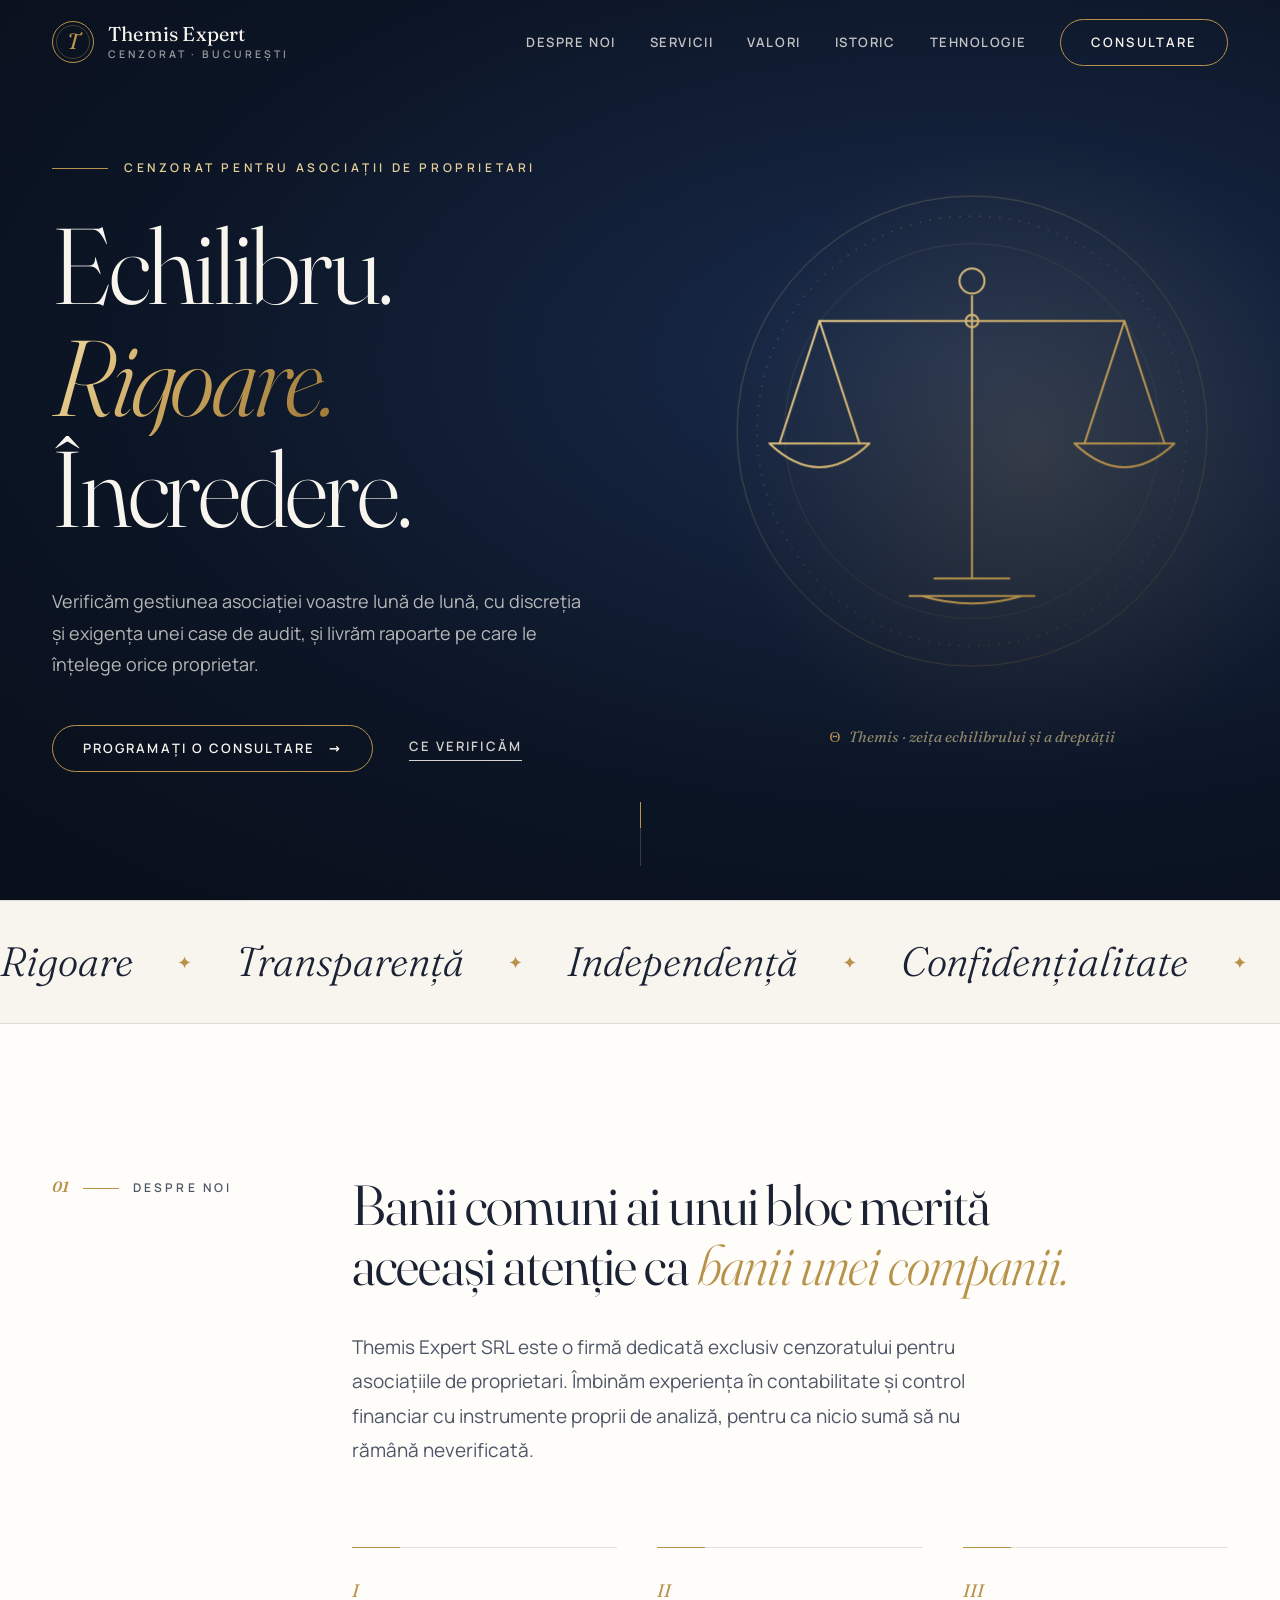
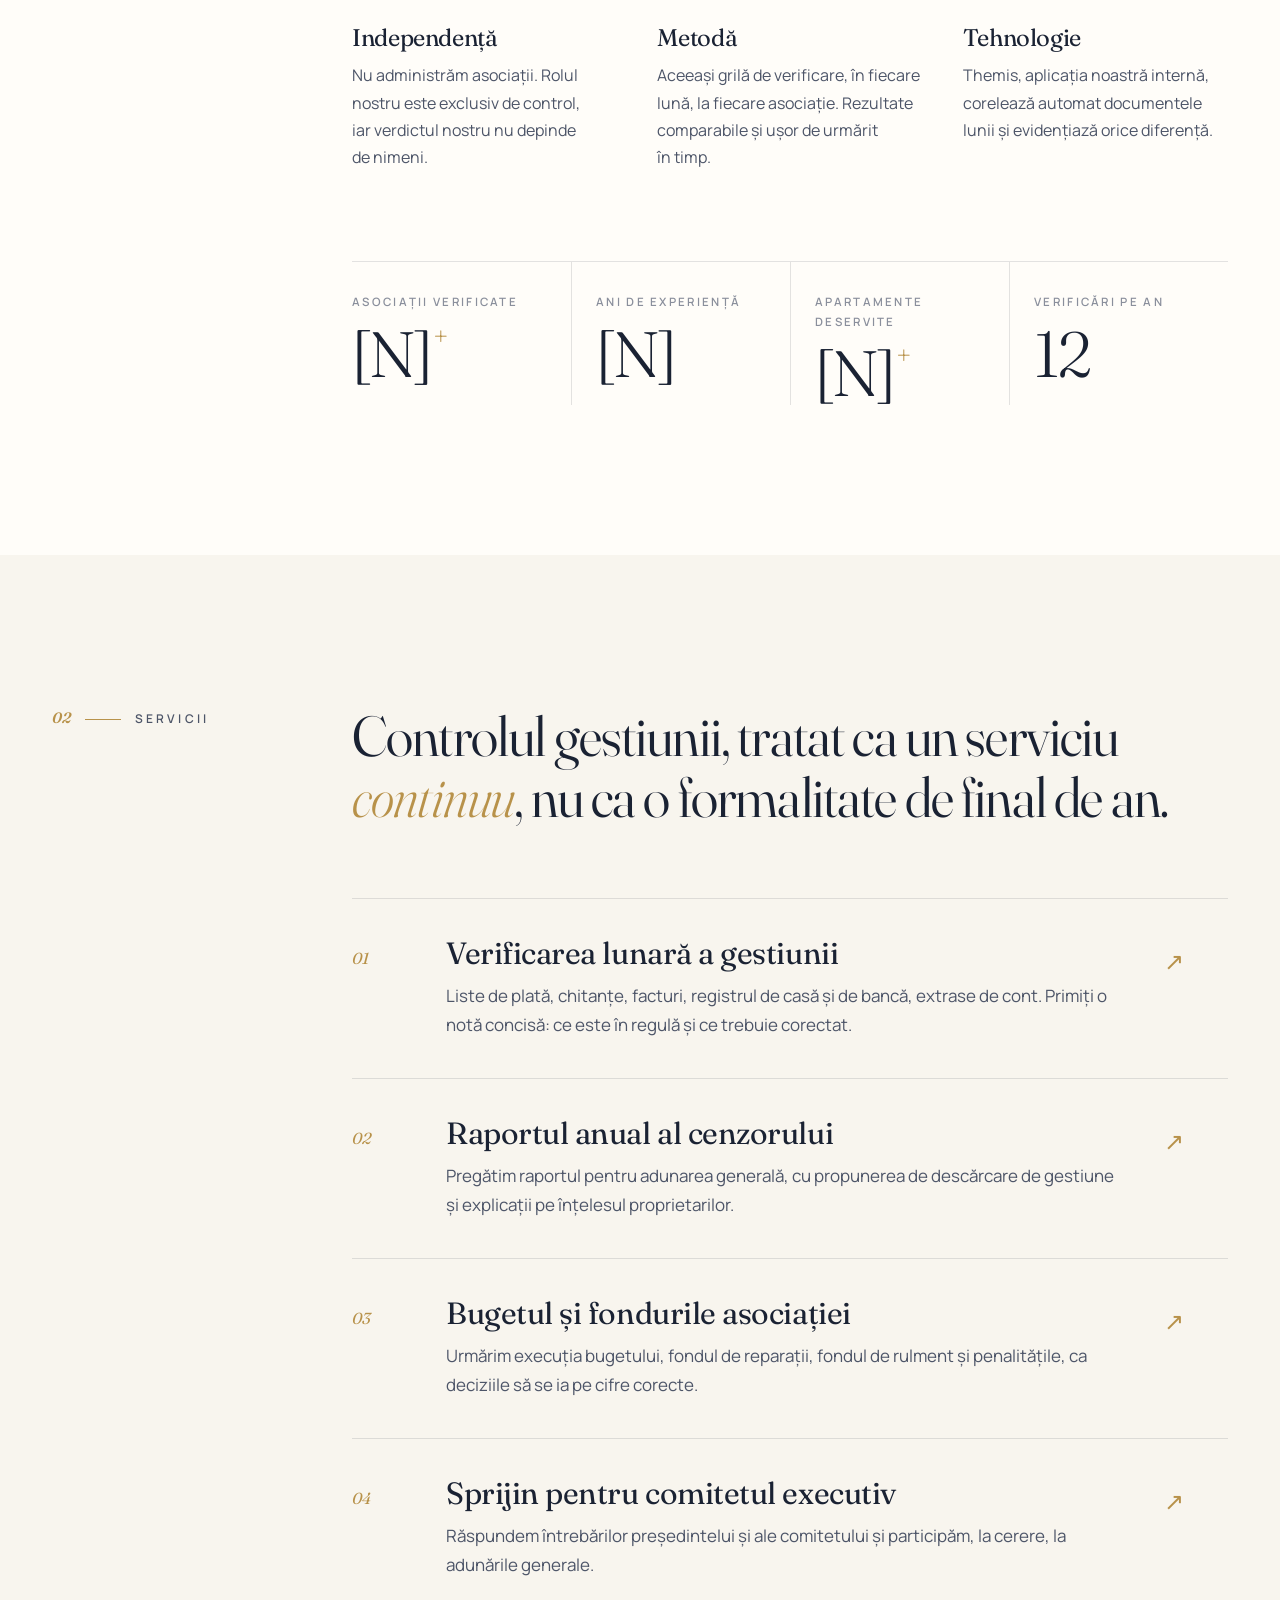
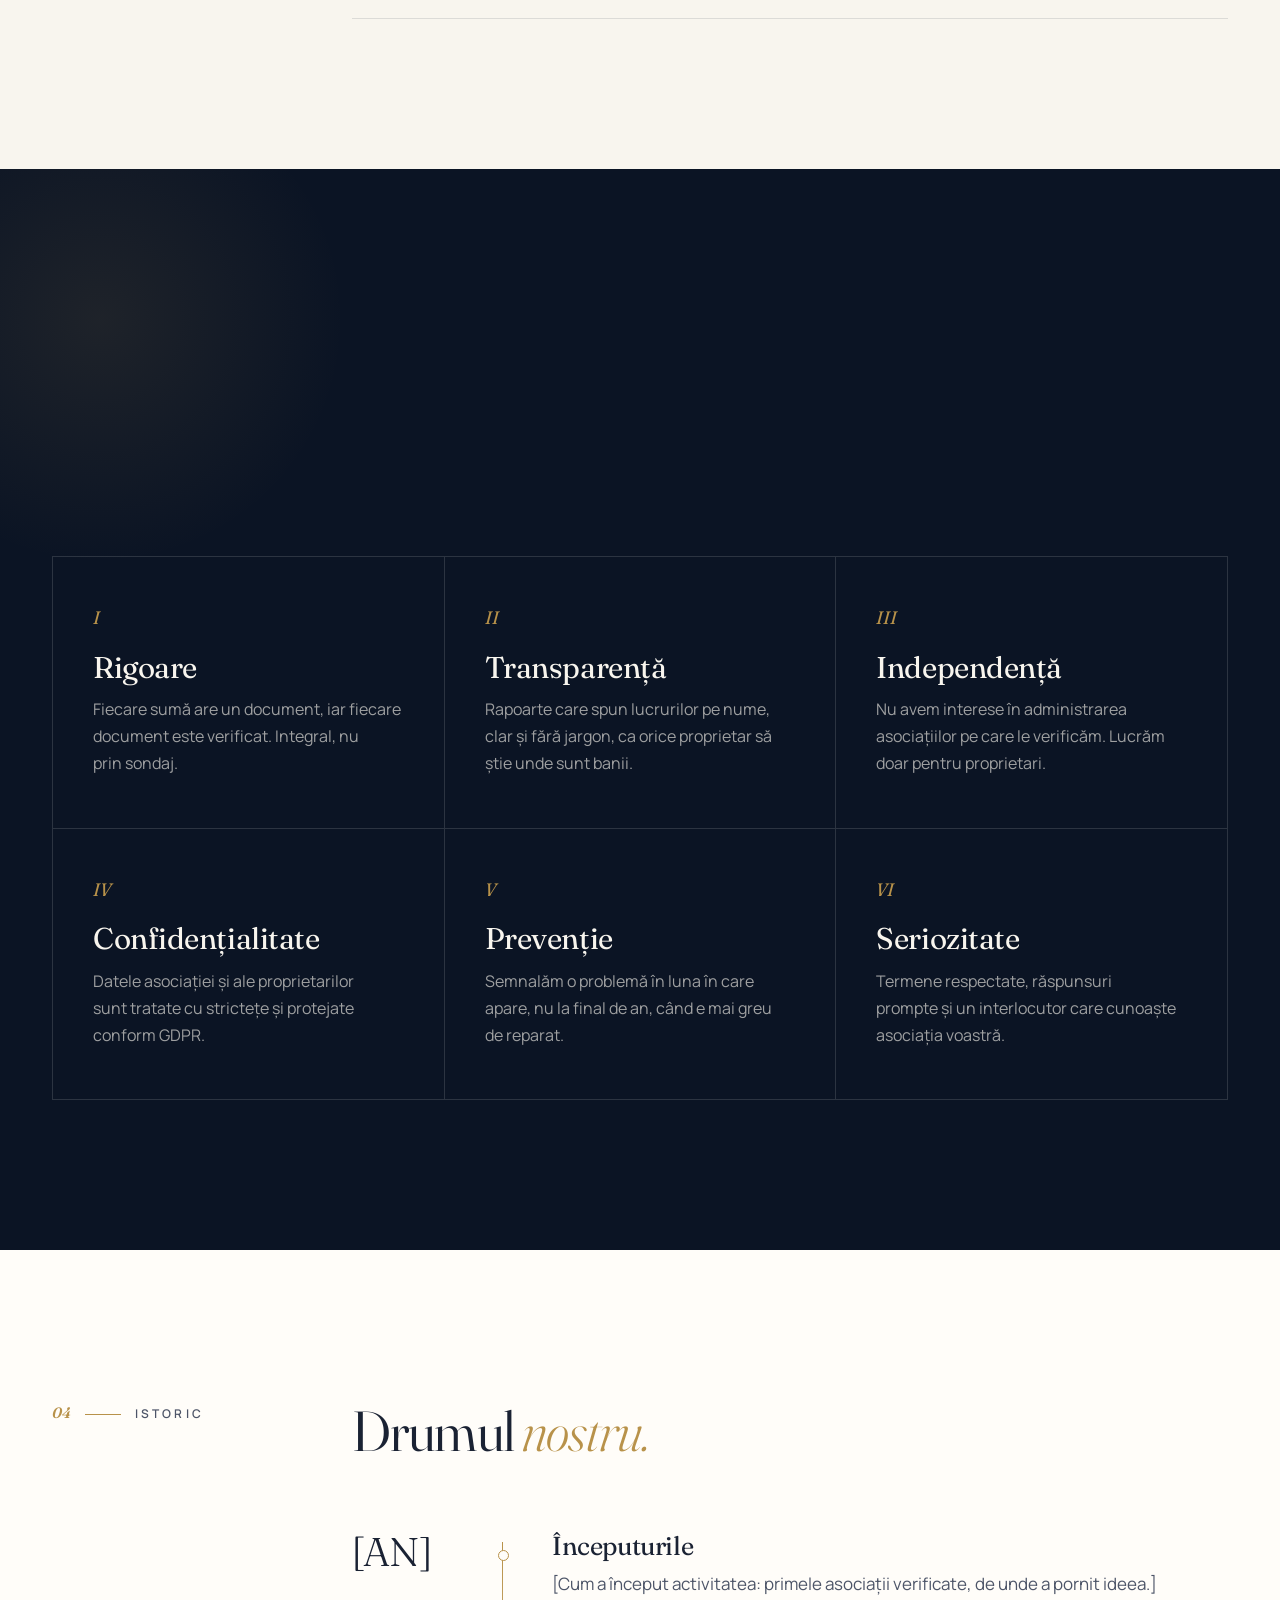
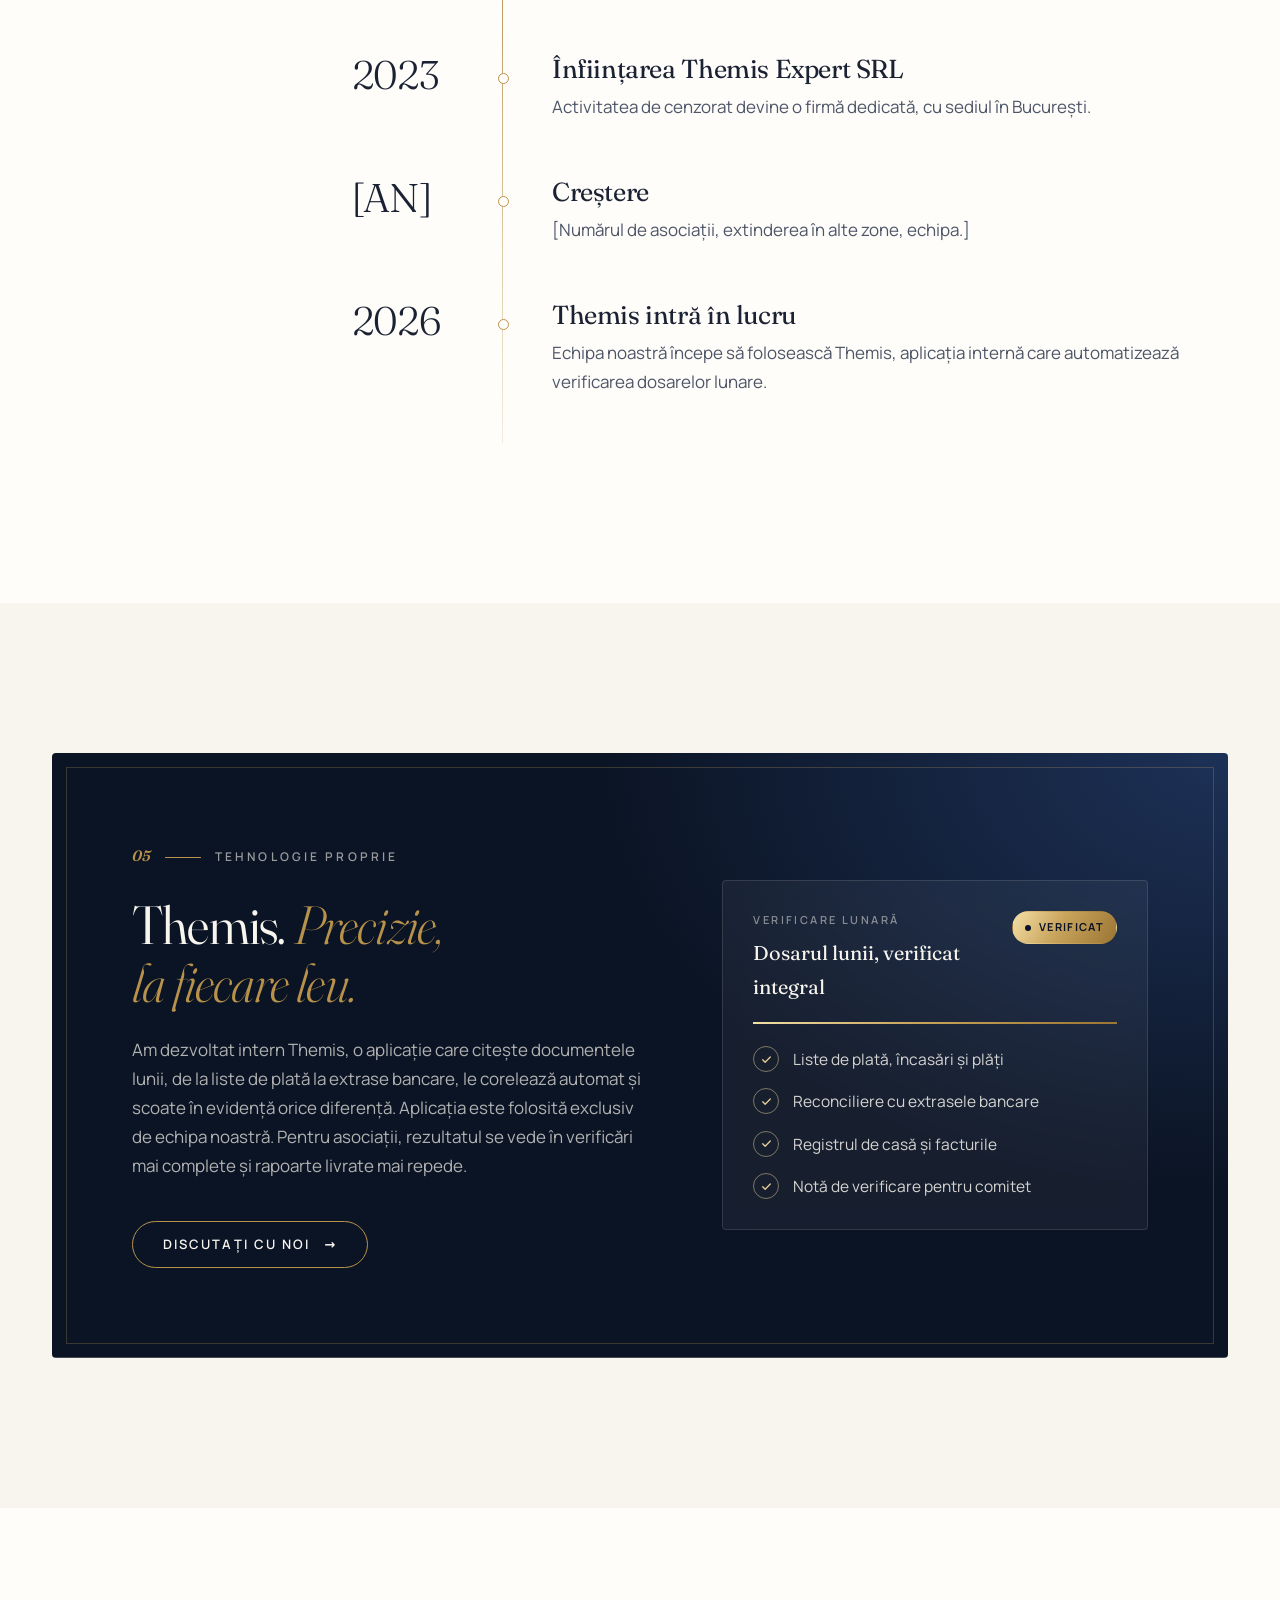
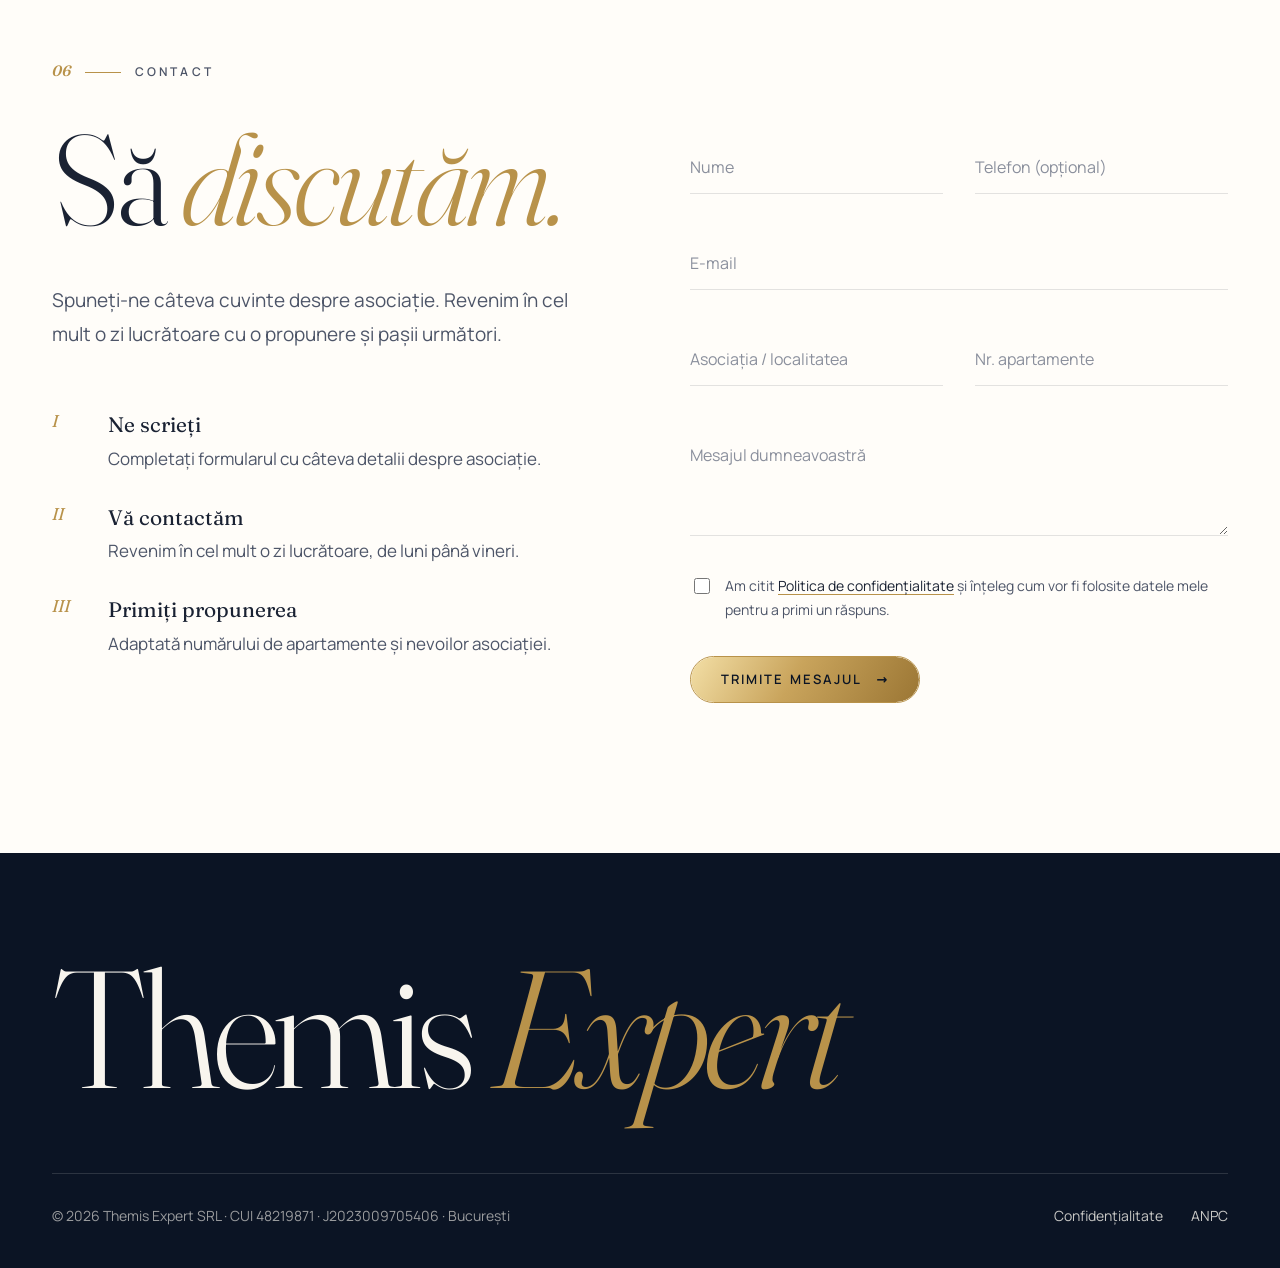
==== commit 44f4960c: "Redesign „casă de prestigiu” - Paletă bleumarin, fildeș și aur; tipografie Fraunces + Manrope găzdui" ====
--- a/index.html
+++ b/index.html
@@ -5,15 +5,17 @@
   <meta name="viewport" content="width=device-width, initial-scale=1">
   <title>Themis Expert – Cenzorat pentru asociații de proprietari</title>
   <meta name="description" content="Themis Expert SRL oferă servicii de cenzorat pentru asociațiile de proprietari: verificarea lunară a gestiunii, rapoarte clare pentru adunarea generală și conformitate cu Legea 196/2018.">
-  <meta name="theme-color" content="#1f4fd8">
+  <meta name="theme-color" content="#0b1424">
   <link rel="canonical" href="https://administrez.ro/">
   <meta property="og:type" content="website">
   <meta property="og:title" content="Themis Expert – Cenzorat pentru asociații de proprietari">
-  <meta property="og:description" content="Verificăm gestiunea asociației lună de lună, cu rigoare și rapoarte pe care le înțelege orice proprietar.">
+  <meta property="og:description" content="Echilibru, rigoare și încredere în gestiunea asociației voastre.">
   <meta property="og:url" content="https://administrez.ro/">
   <meta property="og:locale" content="ro_RO">
   <link rel="icon" href="assets/favicon.svg" type="image/svg+xml">
-  <link rel="stylesheet" href="assets/style.css?v=3">
+  <link rel="preload" href="assets/fonts/fraunces-latin-opsz-normal.woff2" as="font" type="font/woff2" crossorigin>
+  <link rel="preload" href="assets/fonts/manrope-latin-wght-normal.woff2" as="font" type="font/woff2" crossorigin>
+  <link rel="stylesheet" href="assets/style.css?v=4">
   <script type="application/ld+json">
   {
     "@context": "https://schema.org",
@@ -21,21 +23,22 @@
     "name": "Themis Expert SRL",
     "url": "https://administrez.ro/",
     "description": "Servicii de cenzorat pentru asociații de proprietari.",
-    "areaServed": "RO"
+    "areaServed": "RO",
+    "taxID": "48219871"
   }
   </script>
 </head>
-<body>
+<body class="acasa">
 <a class="skip" href="#continut">Sari la conținut</a>
 
-<header class="site-header" id="antet">
+<header class="site-header peste" id="antet">
   <div class="wrap">
     <a class="logo" href="./" aria-label="Themis Expert – acasă">
-      <span class="logo-mark" aria-hidden="true">T</span>
-      <span>Themis Expert<small>Cenzorat pentru asociații</small></span>
+      <span class="monogram" aria-hidden="true">T</span>
+      <span class="logo-text">Themis Expert<small>Cenzorat · București</small></span>
     </a>
     <button class="menu-toggle" aria-expanded="false" aria-controls="nav" aria-label="Deschide meniul">
-      <svg width="20" height="20" viewBox="0 0 24 24" fill="none" stroke="currentColor" stroke-width="2" stroke-linecap="round" aria-hidden="true"><path d="M4 7h16M4 12h16M4 17h16"/></svg>
+      <span></span><span></span>
     </button>
     <nav class="nav" id="nav" aria-label="Meniu principal">
       <a href="#despre">Despre noi</a>
@@ -43,7 +46,7 @@
       <a href="#valori">Valori</a>
       <a href="#istoric">Istoric</a>
       <a href="#tehnologie">Tehnologie</a>
-      <a class="btn btn-primary" href="#contact">Cere o ofertă</a>
+      <a class="btn btn-aur" href="#contact"><span>Consultare</span></a>
     </nav>
   </div>
 </header>
@@ -52,180 +55,227 @@
 
   <!-- HERO -->
   <section class="hero" aria-labelledby="titlu">
-    <div class="hero-bg" aria-hidden="true"><span class="blob b1"></span><span class="blob b2"></span><span class="blob b3"></span><span class="grid-lines"></span></div>
+    <div class="hero-glow" aria-hidden="true"></div>
+    <div class="wrap hero-grid">
+      <div class="hero-text">
+        <p class="supra"><span class="filet" aria-hidden="true"></span>Cenzorat pentru asociații de proprietari</p>
+        <h1 id="titlu">
+          <span class="linie"><span>Echilibru.</span></span>
+          <span class="linie"><span><em>Rigoare.</em></span></span>
+          <span class="linie"><span>Încredere.</span></span>
+        </h1>
+        <p class="lead">Verificăm gestiunea asociației voastre lună de lună, cu discreția și exigența unei case de audit, și livrăm rapoarte pe care le înțelege orice proprietar.</p>
+        <div class="hero-actions">
+          <a class="btn btn-aur magnetic" href="#contact"><span>Programați o consultare</span><i aria-hidden="true">→</i></a>
+          <a class="link-fin" href="#servicii">Ce verificăm</a>
+        </div>
+      </div>
+
+      <div class="hero-art" aria-hidden="true">
+        <svg class="balanta" viewBox="0 0 400 420" fill="none">
+          <defs>
+            <linearGradient id="aur" gradientUnits="userSpaceOnUse" x1="40" y1="40" x2="360" y2="380">
+              <stop offset="0" stop-color="#f3dfa6"/>
+              <stop offset=".5" stop-color="#c9a45c"/>
+              <stop offset="1" stop-color="#8f6d2f"/>
+            </linearGradient>
+          </defs>
+          <g class="sigiliu" stroke="url(#aur)">
+            <circle cx="200" cy="200" r="188" stroke-width=".6" opacity=".35"/>
+            <circle cx="200" cy="200" r="172" stroke-width=".6" stroke-dasharray="1 7" opacity=".6"/>
+            <circle cx="200" cy="200" r="150" stroke-width=".4" opacity=".25"/>
+          </g>
+          <g class="desen" stroke="url(#aur)" stroke-width="1.6" stroke-linecap="round" stroke-linejoin="round">
+            <path pathLength="1" d="M200 92 V318"/>
+            <circle pathLength="1" cx="200" cy="80" r="10"/>
+            <path pathLength="1" d="M150 332 H250 M170 318 H230 M160 332 Q200 344 240 332"/>
+            <g class="brat">
+              <path pathLength="1" d="M78 112 H322"/>
+              <circle pathLength="1" cx="200" cy="112" r="5"/>
+              <g class="taler stang">
+                <path pathLength="1" d="M78 112 L46 210 M78 112 L110 210"/>
+                <path pathLength="1" d="M38 210 H118 Q78 248 38 210 Z"/>
+              </g>
+              <g class="taler drept">
+                <path pathLength="1" d="M322 112 L290 210 M322 112 L354 210"/>
+                <path pathLength="1" d="M282 210 H362 Q322 248 282 210 Z"/>
+              </g>
+            </g>
+          </g>
+        </svg>
+        <div class="art-caption"><span>Θ</span> Themis · zeița echilibrului și a dreptății</div>
+      </div>
+    </div>
+    <a class="scroll-cue" href="#despre" aria-label="Derulează la conținut"><span></span></a>
+  </section>
+
+  <!-- BANDA DE VALORI -->
+  <div class="marquee" aria-hidden="true">
+    <div class="marquee-track">
+      <span>Rigoare</span><b>✦</b><span>Transparență</span><b>✦</b><span>Independență</span><b>✦</b><span>Confidențialitate</span><b>✦</b><span>Prevenție</span><b>✦</b><span>Seriozitate</span><b>✦</b>
+      <span>Rigoare</span><b>✦</b><span>Transparență</span><b>✦</b><span>Independență</span><b>✦</b><span>Confidențialitate</span><b>✦</b><span>Prevenție</span><b>✦</b><span>Seriozitate</span><b>✦</b>
+    </div>
+  </div>
+
+  <!-- DESPRE -->
+  <section id="despre" class="sectiune" aria-labelledby="despre-t">
+    <div class="wrap split">
+      <div class="eticheta rv"><span class="nr">01</span><span>Despre noi</span></div>
+      <div>
+        <h2 id="despre-t" class="titlu-mare rv">Banii comuni ai unui bloc merită aceeași atenție ca <em>banii unei companii.</em></h2>
+        <p class="text-mare rv">Themis Expert SRL este o firmă dedicată exclusiv cenzoratului pentru asociațiile de proprietari. Îmbinăm experiența în contabilitate și control financiar cu instrumente proprii de analiză, pentru ca nicio sumă să nu rămână neverificată.</p>
+
+        <div class="piloni">
+          <article class="pilon rv">
+            <span class="roman">I</span>
+            <h3>Independență</h3>
+            <p>Nu administrăm asociații. Rolul nostru este exclusiv de control, iar verdictul nostru nu depinde de nimeni.</p>
+          </article>
+          <article class="pilon rv">
+            <span class="roman">II</span>
+            <h3>Metodă</h3>
+            <p>Aceeași grilă de verificare, în fiecare lună, la fiecare asociație. Rezultate comparabile și ușor de urmărit în timp.</p>
+          </article>
+          <article class="pilon rv">
+            <span class="roman">III</span>
+            <h3>Tehnologie</h3>
+            <p>Themis, aplicația noastră internă, corelează automat documentele lunii și evidențiază orice diferență.</p>
+          </article>
+        </div>
+
+        <dl class="cifre">
+          <div class="rv"><dt>Asociații verificate</dt><dd>[N]<sup>+</sup></dd></div>
+          <div class="rv"><dt>Ani de experiență</dt><dd>[N]</dd></div>
+          <div class="rv"><dt>Apartamente deservite</dt><dd>[N]<sup>+</sup></dd></div>
+          <div class="rv"><dt>Verificări pe an</dt><dd>12</dd></div>
+        </dl>
+      </div>
+    </div>
+  </section>
+
+  <!-- SERVICII -->
+  <section id="servicii" class="sectiune fond-fildes" aria-labelledby="servicii-t">
+    <div class="wrap split">
+      <div class="eticheta rv"><span class="nr">02</span><span>Servicii</span></div>
+      <div>
+        <h2 id="servicii-t" class="titlu-mare rv">Controlul gestiunii, tratat ca un serviciu <em>continuu</em>, nu ca o formalitate de final de an.</h2>
+        <ol class="lista-servicii">
+          <li class="rv">
+            <span class="idx">01</span>
+            <div><h3>Verificarea lunară a gestiunii</h3><p>Liste de plată, chitanțe, facturi, registrul de casă și de bancă, extrase de cont. Primiți o notă concisă: ce este în regulă și ce trebuie corectat.</p></div>
+            <span class="sageata" aria-hidden="true">↗</span>
+          </li>
+          <li class="rv">
+            <span class="idx">02</span>
+            <div><h3>Raportul anual al cenzorului</h3><p>Pregătim raportul pentru adunarea generală, cu propunerea de descărcare de gestiune și explicații pe înțelesul proprietarilor.</p></div>
+            <span class="sageata" aria-hidden="true">↗</span>
+          </li>
+          <li class="rv">
+            <span class="idx">03</span>
+            <div><h3>Bugetul și fondurile asociației</h3><p>Urmărim execuția bugetului, fondul de reparații, fondul de rulment și penalitățile, ca deciziile să se ia pe cifre corecte.</p></div>
+            <span class="sageata" aria-hidden="true">↗</span>
+          </li>
+          <li class="rv">
+            <span class="idx">04</span>
+            <div><h3>Sprijin pentru comitetul executiv</h3><p>Răspundem întrebărilor președintelui și ale comitetului și participăm, la cerere, la adunările generale.</p></div>
+            <span class="sageata" aria-hidden="true">↗</span>
+          </li>
+        </ol>
+      </div>
+    </div>
+  </section>
+
+  <!-- VALORI -->
+  <section id="valori" class="sectiune intunecat" aria-labelledby="valori-t">
     <div class="wrap">
+      <div class="cap-centrat">
+        <div class="eticheta rv"><span class="nr">03</span><span>Valori</span></div>
+        <h2 id="valori-t" class="titlu-mare rv">Principiile pe care <em>nu le negociem.</em></h2>
+      </div>
+      <div class="grila-valori">
+        <article class="valoare rv"><span class="roman">I</span><h3>Rigoare</h3><p>Fiecare sumă are un document, iar fiecare document este verificat. Integral, nu prin sondaj.</p></article>
+        <article class="valoare rv"><span class="roman">II</span><h3>Transparență</h3><p>Rapoarte care spun lucrurilor pe nume, clar și fără jargon, ca orice proprietar să știe unde sunt banii.</p></article>
+        <article class="valoare rv"><span class="roman">III</span><h3>Independență</h3><p>Nu avem interese în administrarea asociațiilor pe care le verificăm. Lucrăm doar pentru proprietari.</p></article>
+        <article class="valoare rv"><span class="roman">IV</span><h3>Confidențialitate</h3><p>Datele asociației și ale proprietarilor sunt tratate cu strictețe și protejate conform GDPR.</p></article>
+        <article class="valoare rv"><span class="roman">V</span><h3>Prevenție</h3><p>Semnalăm o problemă în luna în care apare, nu la final de an, când e mai greu de reparat.</p></article>
+        <article class="valoare rv"><span class="roman">VI</span><h3>Seriozitate</h3><p>Termene respectate, răspunsuri prompte și un interlocutor care cunoaște asociația voastră.</p></article>
+      </div>
+    </div>
+  </section>
+
+  <!-- ISTORIC -->
+  <section id="istoric" class="sectiune" aria-labelledby="istoric-t">
+    <div class="wrap split">
+      <div class="eticheta rv"><span class="nr">04</span><span>Istoric</span></div>
       <div>
-        <span class="eyebrow">Cenzorat · Legea 196/2018</span>
-        <h1 id="titlu">Liniște pentru proprietari. <span class="hl">Claritate în fiecare leu.</span></h1>
-        <p class="lead">Verificăm gestiunea asociației voastre lună de lună, cu rigoare de expert și rapoarte pe care le înțelege orice proprietar.</p>
-        <div class="hero-actions">
-          <a class="btn btn-primary" href="#contact">Programează o discuție <span class="arr" aria-hidden="true">→</span></a>
-          <a class="btn btn-ghost" href="#servicii">Vezi ce verificăm</a>
-        </div>
-      </div>
-      <aside class="hero-card" aria-label="Ce primește asociația în fiecare lună">
-        <div class="hc-top">
-          <div>
-            <span class="hc-label">Verificare lunară</span>
-            <strong class="hc-title">Dosarul lunii, verificat integral</strong>
+        <h2 id="istoric-t" class="titlu-mare rv">Drumul <em>nostru.</em></h2>
+        <ol class="timeline rv-line">
+          <li class="rv"><span class="year">[AN]</span><div><h3>Începuturile</h3><p>[Cum a început activitatea: primele asociații verificate, de unde a pornit ideea.]</p></div></li>
+          <li class="rv"><span class="year">2023</span><div><h3>Înființarea Themis Expert SRL</h3><p>Activitatea de cenzorat devine o firmă dedicată, cu sediul în București.</p></div></li>
+          <li class="rv"><span class="year">[AN]</span><div><h3>Creștere</h3><p>[Numărul de asociații, extinderea în alte zone, echipa.]</p></div></li>
+          <li class="rv"><span class="year">2026</span><div><h3>Themis intră în lucru</h3><p>Echipa noastră începe să folosească Themis, aplicația internă care automatizează verificarea dosarelor lunare.</p></div></li>
+        </ol>
+      </div>
+    </div>
+  </section>
+
+  <!-- TEHNOLOGIE -->
+  <section id="tehnologie" class="sectiune fond-fildes" aria-labelledby="themis-t">
+    <div class="wrap">
+      <div class="panou-themis rv">
+        <div class="pt-text">
+          <div class="eticheta deschis"><span class="nr">05</span><span>Tehnologie proprie</span></div>
+          <h2 id="themis-t">Themis. <em>Precizie, la fiecare leu.</em></h2>
+          <p>Am dezvoltat intern Themis, o aplicație care citește documentele lunii, de la liste de plată la extrase bancare, le corelează automat și scoate în evidență orice diferență. Aplicația este folosită exclusiv de echipa noastră. Pentru asociații, rezultatul se vede în verificări mai complete și rapoarte livrate mai repede.</p>
+          <a class="btn btn-aur magnetic" href="#contact"><span>Discutați cu noi</span><i aria-hidden="true">→</i></a>
+        </div>
+        <div class="pt-card" aria-label="Exemplu de verificare lunară">
+          <div class="hc-top">
+            <div><span class="hc-label">Verificare lunară</span><strong class="hc-title">Dosarul lunii, verificat integral</strong></div>
+            <span class="hc-pill" aria-hidden="true"><span class="dot"></span><span class="tw"><span class="t1">În lucru</span><span class="t2">Verificat</span></span></span>
           </div>
-          <span class="hc-pill" aria-hidden="true"><span class="dot"></span><span class="tw"><span class="t1">În lucru</span><span class="t2">Verificat</span></span></span>
-        </div>
-        <div class="hc-bar" aria-hidden="true"><span></span></div>
-        <ul class="check-list">
-          <li><span class="ic" aria-hidden="true"><svg viewBox="0 0 24 24"><path d="M5 12.5l4.5 4.5L19 7.5"/></svg></span><span>Liste de plată, încasări și plăți</span></li>
-          <li><span class="ic" aria-hidden="true"><svg viewBox="0 0 24 24"><path d="M5 12.5l4.5 4.5L19 7.5"/></svg></span><span>Reconciliere cu extrasele bancare și registrul de casă</span></li>
-          <li><span class="ic" aria-hidden="true"><svg viewBox="0 0 24 24"><path d="M5 12.5l4.5 4.5L19 7.5"/></svg></span><span>Nereguli semnalate la timp, înainte să devină probleme</span></li>
-          <li><span class="ic" aria-hidden="true"><svg viewBox="0 0 24 24"><path d="M5 12.5l4.5 4.5L19 7.5"/></svg></span><span>Raportul cenzorului, gata pentru adunarea generală</span></li>
-        </ul>
-        <div class="hc-result"><span class="ic ok" aria-hidden="true"><svg viewBox="0 0 24 24"><path d="M5 12.5l4.5 4.5L19 7.5"/></svg></span>Notă de verificare trimisă comitetului</div>
-      </aside>
-    </div>
-  </section>
-
-  <!-- DESPRE -->
-  <section id="despre" class="section-alt" aria-labelledby="despre-t">
-    <div class="wrap">
-      <div class="section-head rv">
-        <span class="kicker">Despre noi</span>
-        <h2 id="despre-t">Cenzorul pe care asociația voastră se poate baza</h2>
-        <p>Themis Expert SRL este o firmă specializată în cenzorat pentru asociațiile de proprietari. Pornim de la o idee simplă: banii comuni ai unui bloc merită aceeași atenție ca banii unei companii. De aceea combinăm experiența în contabilitate și verificare financiară cu instrumente proprii de analiză, ca nimic să nu scape neobservat.</p>
-      </div>
-      <div class="grid grid-3">
-        <article class="card rv">
-          <div class="card-icon" aria-hidden="true"><svg viewBox="0 0 24 24" fill="none" stroke="currentColor" stroke-width="2" stroke-linecap="round" stroke-linejoin="round"><path d="M12 3l8 4v5c0 5-3.5 8-8 9-4.5-1-8-4-8-9V7l8-4z"/><path d="M9 12l2 2 4-4"/></svg></div>
-          <h3>Independenți</h3>
-          <p>Nu administrăm asociații. Rolul nostru este exclusiv de control, deci verdictul nostru nu depinde de nimeni.</p>
-        </article>
-        <article class="card rv">
-          <div class="card-icon" aria-hidden="true"><svg viewBox="0 0 24 24" fill="none" stroke="currentColor" stroke-width="2" stroke-linecap="round" stroke-linejoin="round"><rect x="3" y="4" width="18" height="16" rx="2"/><path d="M7 9h10M7 13h6"/></svg></div>
-          <h3>Metodici</h3>
-          <p>Aceeași listă de verificări, în fiecare lună, la fiecare asociație. Rezultatele sunt comparabile și ușor de urmărit în timp.</p>
-        </article>
-        <article class="card rv">
-          <div class="card-icon" aria-hidden="true"><svg viewBox="0 0 24 24" fill="none" stroke="currentColor" stroke-width="2" stroke-linecap="round" stroke-linejoin="round"><path d="M4 19V5M4 19h16M8 15l4-4 3 3 5-6"/></svg></div>
-          <h3>Susținuți de tehnologie</h3>
-          <p>Folosim Themis, aplicația noastră de verificare, care corelează automat documentele lunii și evidențiază diferențele.</p>
-        </article>
-      </div>
-      <div class="stats" aria-label="Themis Expert în cifre">
-        <div class="stat rv"><b>[N]+</b><span>asociații verificate</span></div>
-        <div class="stat rv"><b>[N]</b><span>ani de experiență</span></div>
-        <div class="stat rv"><b>[N]+</b><span>apartamente deservite</span></div>
-        <div class="stat rv"><b>12</b><span>verificări pe an, nu una</span></div>
-      </div>
-    </div>
-  </section>
-
-  <!-- SERVICII -->
-  <section id="servicii" aria-labelledby="servicii-t">
-    <div class="wrap">
-      <div class="section-head rv">
-        <span class="kicker">Servicii</span>
-        <h2 id="servicii-t">Tot ce ține de controlul gestiunii, într-un singur loc</h2>
-        <p>Preluăm rolul de cenzor prevăzut de Legea 196/2018 și îl tratăm ca pe un serviciu continuu, nu ca pe o formalitate de final de an.</p>
-      </div>
-      <div class="grid grid-2">
-        <article class="card rv">
-          <h3>Verificarea lunară a gestiunii</h3>
-          <p>Analizăm dosarul lunii: liste de plată, chitanțe, facturi, registrul de casă, registrul de bancă și extrasele de cont. Primiți o notă scurtă cu ce e în regulă și ce trebuie corectat.</p>
-        </article>
-        <article class="card rv">
-          <h3>Raportul anual al cenzorului</h3>
-          <p>Pregătim raportul pentru adunarea generală, cu descărcarea de gestiune propusă și explicații pe înțelesul proprietarilor.</p>
-        </article>
-        <article class="card rv">
-          <h3>Verificarea bugetului și a fondurilor</h3>
-          <p>Urmărim execuția bugetului, fondul de reparații, fondul de rulment și penalitățile, ca deciziile să se ia pe cifre corecte.</p>
-        </article>
-        <article class="card rv">
-          <h3>Sprijin pentru comitetul executiv</h3>
-          <p>Răspundem la întrebările președintelui și ale comitetului și participăm, la cerere, la adunările generale.</p>
-        </article>
-      </div>
-    </div>
-  </section>
-
-  <!-- VALORI -->
-  <section id="valori" class="section-alt" aria-labelledby="valori-t">
-    <div class="wrap">
-      <div class="section-head rv">
-        <span class="kicker">Valori</span>
-        <h2 id="valori-t">Principiile după care lucrăm</h2>
-      </div>
-      <div class="grid grid-3">
-        <article class="card rv"><h3>Rigoare</h3><p>Fiecare sumă are un document, iar fiecare document este verificat. Nu lucrăm prin sondaj acolo unde se poate verifica integral.</p></article>
-        <article class="card rv"><h3>Transparență</h3><p>Rapoartele noastre spun lucrurilor pe nume, clar și fără jargon, ca orice proprietar să înțeleagă unde sunt banii.</p></article>
-        <article class="card rv"><h3>Independență</h3><p>Nu avem interese în administrarea asociațiilor pe care le verificăm. Lucrăm doar pentru proprietari.</p></article>
-        <article class="card rv"><h3>Confidențialitate</h3><p>Datele asociației și ale proprietarilor sunt tratate cu strictețe și protejate conform GDPR.</p></article>
-        <article class="card rv"><h3>Prevenție</h3><p>Preferăm să semnalăm o problemă în luna în care apare, nu la final de an, când e mai greu de reparat.</p></article>
-        <article class="card rv"><h3>Seriozitate</h3><p>Termene respectate, răspunsuri rapide și o persoană de contact care cunoaște asociația voastră.</p></article>
-      </div>
-    </div>
-  </section>
-
-  <!-- ISTORIC -->
-  <section id="istoric" aria-labelledby="istoric-t">
-    <div class="wrap narrow">
-      <div class="section-head rv">
-        <span class="kicker">Istoric</span>
-        <h2 id="istoric-t">Drumul nostru</h2>
-      </div>
-      <ol class="timeline rv-line">
-        <li class="rv"><span class="year">[AN]</span><h3>Începuturile</h3><p>[Cum a început activitatea: primele asociații verificate, de unde a pornit ideea.]</p></li>
-        <li class="rv"><span class="year">[AN]</span><h3>Înființarea Themis Expert SRL</h3><p>[Momentul în care activitatea a devenit firmă dedicată cenzoratului.]</p></li>
-        <li class="rv"><span class="year">[AN]</span><h3>Creștere</h3><p>[Numărul de asociații, extinderea în alte zone, echipa.]</p></li>
-        <li class="rv"><span class="year">2026</span><h3>Themis intră în lucru</h3><p>Echipa noastră începe să folosească Themis, aplicația internă care automatizează verificarea dosarelor lunare.</p></li>
-      </ol>
-    </div>
-  </section>
-
-  <!-- THEMIS -->
-  <section id="tehnologie" class="no-top" aria-labelledby="themis-t">
-    <div class="wrap">
-      <div class="themis-band rv">
-        <div>
-          <span class="badge">TEHNOLOGIE PROPRIE</span>
-          <h2 id="themis-t">Themis, aplicația noastră de verificare</h2>
-          <p>Am dezvoltat intern Themis, o aplicație care citește documentele lunii, de la liste de plată la extrase bancare, le corelează automat și scoate în evidență orice diferență. Aplicația este folosită exclusiv de echipa noastră. Pentru asociații, rezultatul se vede în verificări mai complete și rapoarte livrate mai repede.</p>
-        </div>
-        <div class="band-actions">
-          <a class="btn btn-ghost" href="#contact">Discută cu noi <span class="arr" aria-hidden="true">→</span></a>
+          <div class="hc-bar" aria-hidden="true"><span></span></div>
+          <ul class="check-list">
+            <li><span class="ic" aria-hidden="true"><svg viewBox="0 0 24 24"><path d="M5 12.5l4.5 4.5L19 7.5"/></svg></span><span>Liste de plată, încasări și plăți</span></li>
+            <li><span class="ic" aria-hidden="true"><svg viewBox="0 0 24 24"><path d="M5 12.5l4.5 4.5L19 7.5"/></svg></span><span>Reconciliere cu extrasele bancare</span></li>
+            <li><span class="ic" aria-hidden="true"><svg viewBox="0 0 24 24"><path d="M5 12.5l4.5 4.5L19 7.5"/></svg></span><span>Registrul de casă și facturile</span></li>
+            <li><span class="ic" aria-hidden="true"><svg viewBox="0 0 24 24"><path d="M5 12.5l4.5 4.5L19 7.5"/></svg></span><span>Notă de verificare pentru comitet</span></li>
+          </ul>
         </div>
       </div>
     </div>
   </section>
 
   <!-- CONTACT -->
-  <section id="contact" class="section-alt" aria-labelledby="contact-t">
+  <section id="contact" class="sectiune" aria-labelledby="contact-t">
     <div class="wrap contact">
       <div>
-        <span class="kicker">Contact</span>
-        <h2 id="contact-t">Hai să discutăm despre asociația voastră</h2>
-        <p class="muted-p">Spuneți-ne câteva cuvinte despre bloc și vă răspundem în cel mult o zi lucrătoare cu o ofertă și pașii următori.</p>
-        <div class="contact-info">
-          <div class="row rv"><div><b>1. Ne scrieți</b>Completați formularul cu câteva detalii despre asociație.</div></div>
-          <div class="row rv"><div><b>2. Vă contactăm</b>Revenim în cel mult o zi lucrătoare, de luni până vineri.</div></div>
-          <div class="row rv"><div><b>3. Primiți oferta</b>Propunere adaptată numărului de apartamente și nevoilor asociației.</div></div>
-        </div>
-      </div>
-
-      <form class="card rv" action="contact.php" method="post" novalidate>
+        <div class="eticheta rv"><span class="nr">06</span><span>Contact</span></div>
+        <h2 id="contact-t" class="titlu-urias rv">Să <em>discutăm.</em></h2>
+        <p class="text-mare rv">Spuneți-ne câteva cuvinte despre asociație. Revenim în cel mult o zi lucrătoare cu o propunere și pașii următori.</p>
+        <ol class="pasi">
+          <li class="rv"><span>I</span><div><b>Ne scrieți</b>Completați formularul cu câteva detalii despre asociație.</div></li>
+          <li class="rv"><span>II</span><div><b>Vă contactăm</b>Revenim în cel mult o zi lucrătoare, de luni până vineri.</div></li>
+          <li class="rv"><span>III</span><div><b>Primiți propunerea</b>Adaptată numărului de apartamente și nevoilor asociației.</div></li>
+        </ol>
+      </div>
+
+      <form class="formular rv" action="contact.php" method="post" novalidate>
         <div id="form-status" role="status" aria-live="polite"></div>
         <div class="two">
-          <div class="field"><label for="nume">Nume</label><input id="nume" name="nume" autocomplete="name" required maxlength="100"></div>
-          <div class="field"><label for="telefon">Telefon</label><input id="telefon" name="telefon" type="tel" autocomplete="tel" maxlength="30"></div>
-        </div>
-        <div class="field"><label for="email">E-mail</label><input id="email" name="email" type="email" autocomplete="email" required maxlength="150"></div>
+          <div class="field"><input id="nume" name="nume" autocomplete="name" required maxlength="100" placeholder=" "><label for="nume">Nume</label></div>
+          <div class="field"><input id="telefon" name="telefon" type="tel" autocomplete="tel" maxlength="30" placeholder=" "><label for="telefon">Telefon (opțional)</label></div>
+        </div>
+        <div class="field"><input id="email" name="email" type="email" autocomplete="email" required maxlength="150" placeholder=" "><label for="email">E-mail</label></div>
         <div class="two">
-          <div class="field"><label for="asociatie">Asociația / localitatea</label><input id="asociatie" name="asociatie" maxlength="150"></div>
-          <div class="field"><label for="apartamente">Nr. apartamente</label><input id="apartamente" name="apartamente" inputmode="numeric" maxlength="6"></div>
-        </div>
-        <div class="field"><label for="mesaj">Mesaj</label><textarea id="mesaj" name="mesaj" required maxlength="3000"></textarea></div>
+          <div class="field"><input id="asociatie" name="asociatie" maxlength="150" placeholder=" "><label for="asociatie">Asociația / localitatea</label></div>
+          <div class="field"><input id="apartamente" name="apartamente" inputmode="numeric" maxlength="6" placeholder=" "><label for="apartamente">Nr. apartamente</label></div>
+        </div>
+        <div class="field"><textarea id="mesaj" name="mesaj" required maxlength="3000" placeholder=" "></textarea><label for="mesaj">Mesajul dumneavoastră</label></div>
         <div class="hp" aria-hidden="true"><label for="website">Nu completați</label><input id="website" name="website" tabindex="-1" autocomplete="off"></div>
         <input type="hidden" name="t" id="form-t" value="">
         <label class="consent"><input type="checkbox" name="acord" value="1" required> <span>Am citit <a href="confidentialitate.html">Politica de confidențialitate</a> și înțeleg cum vor fi folosite datele mele pentru a primi un răspuns.</span></label>
-        <button class="btn btn-primary" type="submit">Trimite mesajul <span class="arr" aria-hidden="true">→</span></button>
+        <button class="btn btn-aur btn-plin magnetic" type="submit"><span>Trimite mesajul</span><i aria-hidden="true">→</i></button>
       </form>
     </div>
   </section>
@@ -234,14 +284,17 @@
 
 <footer class="site-footer">
   <div class="wrap">
-    <div>© <span id="an">2026</span> Themis Expert SRL · CUI 48219871 · J2023009705406</div>
-    <div class="footer-links">
-      <a href="confidentialitate.html">Confidențialitate</a>
-      <a href="https://anpc.ro/" rel="noopener" target="_blank">ANPC</a>
+    <p class="marca-mare" aria-hidden="true">Themis <em>Expert</em></p>
+    <div class="footer-jos">
+      <div>© <span id="an">2026</span> Themis Expert SRL · CUI 48219871 · J2023009705406 · București</div>
+      <div class="footer-links">
+        <a href="confidentialitate.html">Confidențialitate</a>
+        <a href="https://anpc.ro/" rel="noopener" target="_blank">ANPC</a>
+      </div>
     </div>
   </div>
 </footer>
 
-<script src="assets/main.js?v=3" defer></script>
+<script src="assets/main.js?v=4" defer></script>
 </body>
 </html>
--- a/assets/style.css
+++ b/assets/style.css
@@ -1,405 +1,455 @@
-/* Themis Expert – stil principal. Fără resurse externe (fonturi de sistem), compatibil cu CSP strict. */
+/* =====================================================================
+   Themis Expert – v4 „Casă de prestigiu”
+   Tipografie: Fraunces (titluri) + Manrope (text), găzduite local (fără terți).
+   Paletă: cerneală bleumarin, fildeș, aur periat.
+   ===================================================================== */
+
+@font-face { font-family: "Fraunces"; font-style: normal; font-display: swap; font-weight: 100 900;
+  src: url(fonts/fraunces-latin-ext-opsz-normal.woff2) format("woff2");
+  unicode-range: U+0100-02AF,U+0304,U+0308,U+0329,U+1E00-1E9F,U+1EF2-1EFF,U+2020,U+20A0-20AB,U+20AD-20C0,U+2113,U+2C60-2C7F,U+A720-A7FF; }
+@font-face { font-family: "Fraunces"; font-style: normal; font-display: swap; font-weight: 100 900;
+  src: url(fonts/fraunces-latin-opsz-normal.woff2) format("woff2");
+  unicode-range: U+0000-00FF,U+0131,U+0152-0153,U+02BB-02BC,U+02C6,U+02DA,U+02DC,U+0304,U+0308,U+0329,U+2000-206F,U+2074,U+20AC,U+2122,U+2191,U+2193,U+2212,U+2215,U+FEFF,U+FFFD; }
+@font-face { font-family: "Fraunces"; font-style: italic; font-display: swap; font-weight: 100 900;
+  src: url(fonts/fraunces-latin-ext-opsz-italic.woff2) format("woff2");
+  unicode-range: U+0100-02AF,U+0304,U+0308,U+0329,U+1E00-1E9F,U+1EF2-1EFF,U+2020,U+20A0-20AB,U+20AD-20C0,U+2113,U+2C60-2C7F,U+A720-A7FF; }
+@font-face { font-family: "Fraunces"; font-style: italic; font-display: swap; font-weight: 100 900;
+  src: url(fonts/fraunces-latin-opsz-italic.woff2) format("woff2");
+  unicode-range: U+0000-00FF,U+0131,U+0152-0153,U+02BB-02BC,U+02C6,U+02DA,U+02DC,U+0304,U+0308,U+0329,U+2000-206F,U+2074,U+20AC,U+2122,U+2191,U+2193,U+2212,U+2215,U+FEFF,U+FFFD; }
+@font-face { font-family: "Manrope"; font-style: normal; font-display: swap; font-weight: 200 800;
+  src: url(fonts/manrope-latin-ext-wght-normal.woff2) format("woff2");
+  unicode-range: U+0100-02AF,U+0304,U+0308,U+0329,U+1E00-1E9F,U+1EF2-1EFF,U+2020,U+20A0-20AB,U+20AD-20C0,U+2113,U+2C60-2C7F,U+A720-A7FF; }
+@font-face { font-family: "Manrope"; font-style: normal; font-display: swap; font-weight: 200 800;
+  src: url(fonts/manrope-latin-wght-normal.woff2) format("woff2");
+  unicode-range: U+0000-00FF,U+0131,U+0152-0153,U+02BB-02BC,U+02C6,U+02DA,U+02DC,U+0304,U+0308,U+0329,U+2000-206F,U+2074,U+20AC,U+2122,U+2191,U+2193,U+2212,U+2215,U+FEFF,U+FFFD; }
+
 :root {
-  --bg: #fbfcfe;
-  --surface: #ffffff;
-  --surface-2: #f1f5fb;
-  --ink: #0f1b2d;
-  --ink-2: #44526a;
-  --muted: #6b7890;
-  --line: #e2e8f2;
-  --brand: #1f4fd8;
-  --brand-ink: #ffffff;
-  --brand-soft: #e8eefe;
-  --accent: #0f9d8a;
-  --radius: 16px;
-  --shadow: 0 1px 2px rgba(15, 27, 45, .04), 0 8px 24px rgba(15, 27, 45, .06);
-  --max: 1120px;
-  --font: ui-sans-serif, system-ui, -apple-system, "Segoe UI", Roboto, "Helvetica Neue", Arial, sans-serif;
+  --cerneala: #0b1424;
+  --cerneala-2: #121f36;
+  --fildes: #f8f5ee;
+  --fildes-2: #f1ece1;
+  --hartie: #fffdf9;
+  --text: #1a2233;
+  --text-2: #4d5568;
+  --text-3: #8a8f9c;
+  --aur: #b8924a;
+  --aur-deschis: #e4cf98;
+  --aur-grad: linear-gradient(120deg, #f3dfa6 0%, #c9a45c 45%, #9b7634 100%);
+  --linie: rgba(26, 34, 51, .12);
+  --linie-deschisa: rgba(248, 245, 238, .14);
+  --serif: "Fraunces", "Iowan Old Style", "Palatino Linotype", Georgia, serif;
+  --sans: "Manrope", ui-sans-serif, system-ui, -apple-system, "Segoe UI", Roboto, sans-serif;
+  --ease: cubic-bezier(.22, 1, .36, 1);
+  --ease-lux: cubic-bezier(.77, 0, .175, 1);
+  --max: 1240px;
 }
 
 * { box-sizing: border-box; }
-html { scroll-behavior: smooth; -webkit-text-size-adjust: 100%; }
+html { scroll-behavior: smooth; -webkit-text-size-adjust: 100%; overflow-x: clip; }
+body { overflow-x: clip; }
+@view-transition { navigation: auto; }
 body {
-  margin: 0;
-  font-family: var(--font);
-  font-size: 17px;
-  line-height: 1.6;
-  color: var(--ink);
-  background: var(--bg);
-}
+  margin: 0; font-family: var(--sans); font-size: 17px; line-height: 1.7; color: var(--text);
+  background: var(--hartie); -webkit-font-smoothing: antialiased; text-rendering: optimizeLegibility;
+}
+::selection { background: var(--aur-deschis); color: var(--cerneala); }
 img, svg { max-width: 100%; display: block; }
-a { color: var(--brand); text-decoration-thickness: 1px; text-underline-offset: 3px; }
-a:hover { text-decoration-thickness: 2px; }
-:focus-visible { outline: 3px solid var(--brand); outline-offset: 3px; border-radius: 6px; }
-
-.wrap { width: 100%; max-width: var(--max); margin: 0 auto; padding: 0 20px; }
+a { color: inherit; }
+:focus-visible { outline: 2px solid var(--aur); outline-offset: 4px; border-radius: 2px; }
+h1, h2, h3 { font-family: var(--serif); font-weight: 350; letter-spacing: -.015em; line-height: 1.08; margin: 0; font-variation-settings: "opsz" 144; text-wrap: balance; }
+h3 { font-size: 24px; font-weight: 400; font-variation-settings: "opsz" 36; }
+em { font-style: italic; }
+h1 em, h2 em, .marca-mare em { color: var(--aur); font-weight: 300; }
+p { text-wrap: pretty; }
+
+.wrap { width: 100%; max-width: var(--max); margin: 0 auto; padding: 0 32px; }
 .skip { position: absolute; left: -9999px; }
-.skip:focus { left: 16px; top: 16px; z-index: 100; background: var(--surface); padding: 8px 14px; }
-
-/* Antet */
+.skip:focus { left: 16px; top: 16px; z-index: 100; background: var(--hartie); padding: 8px 14px; }
+
+/* ---------- Antet ---------- */
 .site-header {
-  position: sticky; top: 0; z-index: 50;
-  background: rgba(251, 252, 254, .85);
-  backdrop-filter: saturate(160%) blur(12px);
-  -webkit-backdrop-filter: saturate(160%) blur(12px);
-  border-bottom: 1px solid var(--line);
-}
-.site-header .wrap { display: flex; align-items: center; justify-content: space-between; height: 68px; gap: 16px; }
-.logo { display: flex; align-items: center; gap: 10px; color: var(--ink); text-decoration: none; font-weight: 700; letter-spacing: -.01em; }
-.logo-mark {
-  width: 34px; height: 34px; border-radius: 10px;
-  background: linear-gradient(135deg, var(--brand), var(--accent));
-  display: grid; place-items: center; color: #fff; font-weight: 800; font-size: 18px;
-}
-.logo small { display: block; font-weight: 500; color: var(--muted); font-size: 12px; letter-spacing: .02em; }
-.nav { display: flex; align-items: center; gap: 4px; }
-.nav a { color: var(--ink-2); text-decoration: none; padding: 8px 12px; border-radius: 10px; font-size: 15px; }
-.nav a:hover { background: var(--surface-2); color: var(--ink); }
-.nav .btn { margin-left: 8px; }
+  position: fixed; top: 0; left: 0; right: 0; z-index: 50; color: var(--text);
+  background: rgba(255, 253, 249, .86); backdrop-filter: blur(14px) saturate(140%); -webkit-backdrop-filter: blur(14px) saturate(140%);
+  border-bottom: 1px solid var(--linie);
+  transition: background .5s var(--ease), color .5s var(--ease), border-color .5s var(--ease), transform .5s var(--ease);
+}
+.site-header .wrap { display: flex; align-items: center; justify-content: space-between; height: 84px; gap: 24px; transition: height .5s var(--ease); }
+.site-header.scrolled .wrap { height: 68px; }
+.site-header.peste:not(.scrolled) { background: transparent; border-color: transparent; color: var(--fildes); backdrop-filter: none; -webkit-backdrop-filter: none; }
+.site-header.ascuns-sus { transform: translateY(-100%); }
+body:not(.acasa) { padding-top: 84px; }
+
+.logo { display: flex; align-items: center; gap: 14px; text-decoration: none; }
+.monogram {
+  width: 42px; height: 42px; border-radius: 50%; display: grid; place-items: center;
+  font-family: var(--serif); font-size: 22px; font-weight: 400; font-style: italic; color: var(--aur);
+  border: 1px solid currentColor; position: relative;
+}
+.monogram::after { content: ""; position: absolute; inset: 3px; border-radius: 50%; border: 1px solid rgba(184, 146, 74, .35); }
+.logo-text { font-family: var(--serif); font-size: 20px; font-weight: 400; letter-spacing: .01em; line-height: 1.1; }
+.logo-text small { display: block; font-family: var(--sans); font-size: 10.5px; font-weight: 600; letter-spacing: .28em; text-transform: uppercase; opacity: .6; margin-top: 4px; }
+
+.nav { display: flex; align-items: center; gap: 6px; }
+.nav a:not(.btn) {
+  position: relative; text-decoration: none; padding: 8px 14px; font-size: 13px; font-weight: 600;
+  letter-spacing: .12em; text-transform: uppercase; opacity: .78; transition: opacity .3s;
+}
+.nav a:not(.btn)::after {
+  content: ""; position: absolute; left: 14px; right: 14px; bottom: 2px; height: 1px; background: var(--aur);
+  transform: scaleX(0); transform-origin: right; transition: transform .5s var(--ease);
+}
+.nav a:not(.btn):hover, .nav a.activ { opacity: 1; }
+.nav a:not(.btn):hover::after, .nav a.activ::after { transform: scaleX(1); transform-origin: left; }
+.nav .btn { margin-left: 14px; }
 .menu-toggle { display: none; }
 
-/* Butoane */
+/* ---------- Butoane ---------- */
 .btn {
-  display: inline-flex; align-items: center; gap: 8px;
-  padding: 12px 20px; border-radius: 12px; border: 1px solid transparent;
-  font: inherit; font-weight: 600; font-size: 15px; text-decoration: none; cursor: pointer;
-  transition: transform .15s ease, box-shadow .15s ease, background .15s ease;
-}
-.btn-primary { background: var(--brand); color: var(--brand-ink) !important; box-shadow: 0 6px 16px rgba(31, 79, 216, .25); }
-.btn-primary:hover { transform: translateY(-1px); background: #1a44bd; }
-.btn-ghost { background: var(--surface); color: var(--ink) !important; border-color: var(--line); }
-.btn-ghost:hover { background: var(--surface-2); }
-
-/* Hero */
-.hero { padding: 88px 0 72px; position: relative; overflow: hidden; }
-.hero::before {
-  content: ""; position: absolute; inset: -40% -10% auto auto; width: 720px; height: 720px;
-  background: radial-gradient(closest-side, rgba(31, 79, 216, .10), transparent 70%);
-  pointer-events: none;
-}
-.hero::after {
-  content: ""; position: absolute; inset: auto auto -50% -15%; width: 620px; height: 620px;
-  background: radial-gradient(closest-side, rgba(15, 157, 138, .10), transparent 70%);
-  pointer-events: none;
-}
-.hero .wrap { position: relative; display: grid; grid-template-columns: 1.15fr .85fr; gap: 56px; align-items: center; }
-.eyebrow {
-  display: inline-flex; align-items: center; gap: 8px; padding: 6px 12px; border-radius: 999px;
-  background: var(--brand-soft); color: var(--brand); font-size: 13px; font-weight: 600; letter-spacing: .02em;
-}
-h1, h2, h3 { line-height: 1.15; letter-spacing: -.02em; margin: 0 0 16px; }
-h1 { font-size: clamp(36px, 5.2vw, 58px); font-weight: 800; margin-top: 18px; }
-h1 .hl { background: linear-gradient(90deg, var(--brand), var(--accent)); -webkit-background-clip: text; background-clip: text; color: transparent; }
-h2 { font-size: clamp(28px, 3.4vw, 40px); font-weight: 750; }
-h3 { font-size: 20px; font-weight: 700; }
-.lead { font-size: 19px; color: var(--ink-2); max-width: 46ch; }
-.hero-actions { display: flex; flex-wrap: wrap; gap: 12px; margin-top: 28px; }
-.hero-card {
-  background: var(--surface); border: 1px solid var(--line); border-radius: 20px; padding: 26px;
-  box-shadow: var(--shadow);
-}
-.hero-card h3 { font-size: 16px; color: var(--muted); font-weight: 600; margin-bottom: 14px; }
-.check-list { list-style: none; padding: 0; margin: 0; display: grid; gap: 12px; }
-.check-list li { display: flex; gap: 12px; align-items: flex-start; }
-.check-list .ic {
-  flex: none; width: 24px; height: 24px; border-radius: 8px; background: #e3f6f2; color: var(--accent);
-  display: grid; place-items: center; font-size: 14px; font-weight: 800; margin-top: 2px;
-}
-
-/* Secțiuni */
-section { padding: 88px 0; }
-.section-alt { background: var(--surface); border-top: 1px solid var(--line); border-bottom: 1px solid var(--line); }
-.section-head { max-width: 680px; margin-bottom: 44px; }
-.section-head p { color: var(--ink-2); font-size: 18px; margin: 0; }
-.kicker { color: var(--brand); font-weight: 700; font-size: 13px; letter-spacing: .08em; text-transform: uppercase; margin-bottom: 10px; display: block; }
-
-.grid { display: grid; gap: 20px; }
-.grid-3 { grid-template-columns: repeat(3, 1fr); }
-.grid-2 { grid-template-columns: repeat(2, 1fr); }
-.card {
-  background: var(--surface); border: 1px solid var(--line); border-radius: var(--radius); padding: 26px;
-  transition: box-shadow .2s ease, transform .2s ease;
-}
-.card:hover { box-shadow: var(--shadow); transform: translateY(-2px); }
-.section-alt .card { background: var(--bg); }
-.card p { color: var(--ink-2); margin: 0; }
-.card-icon {
-  width: 44px; height: 44px; border-radius: 12px; background: var(--brand-soft); color: var(--brand);
-  display: grid; place-items: center; margin-bottom: 18px;
-}
-.card-icon svg { width: 22px; height: 22px; }
-
-/* Cifre */
-.stats { display: grid; grid-template-columns: repeat(4, 1fr); gap: 20px; margin-top: 48px; }
-.stat { padding: 22px; border-radius: var(--radius); background: var(--surface-2); }
-.stat b { display: block; font-size: 32px; letter-spacing: -.02em; }
-.stat span { color: var(--ink-2); font-size: 15px; }
+  --bx: 0px; --by: 0px;
+  position: relative; display: inline-flex; align-items: center; gap: 14px; overflow: hidden; isolation: isolate;
+  padding: 16px 30px; border-radius: 999px; border: 1px solid var(--aur); background: transparent; color: inherit;
+  font: 600 13px/1 var(--sans); letter-spacing: .16em; text-transform: uppercase; text-decoration: none; cursor: pointer;
+  transform: translate(var(--bx), var(--by)); transition: transform .6s var(--ease), color .5s var(--ease), border-color .5s;
+}
+.btn::before {
+  content: ""; position: absolute; inset: 0; z-index: -1; background: var(--aur-grad);
+  transform: translateY(101%); border-radius: inherit; transition: transform .6s var(--ease-lux);
+}
+.btn:hover { color: var(--cerneala); }
+.btn:hover::before { transform: translateY(0); }
+.btn i { font-style: normal; transition: transform .5s var(--ease); }
+.btn:hover i { transform: translateX(5px); }
+.btn-plin { color: var(--cerneala); }
+.btn-plin::before { transform: translateY(0); }
+.btn-plin:hover::before { filter: brightness(1.08); }
+.link-fin {
+  text-decoration: none; font-size: 13px; font-weight: 600; letter-spacing: .16em; text-transform: uppercase;
+  background: linear-gradient(currentColor, currentColor) 0 100% / 100% 1px no-repeat; padding-bottom: 4px; opacity: .85;
+  transition: background-size .5s var(--ease), opacity .3s;
+}
+.link-fin:hover { background-size: 0 1px; background-position: 100% 100%; opacity: 1; }
+
+/* ---------- Hero ---------- */
+.hero {
+  position: relative; min-height: 100vh; min-height: 100svh; display: flex; align-items: center; overflow: hidden;
+  background: radial-gradient(120% 90% at 75% 40%, #182a4a 0%, var(--cerneala) 55%, #070d18 100%); color: var(--fildes);
+  padding: 140px 0 110px;
+}
+.hero::after { /* granulație fină de hârtie */
+  content: ""; position: absolute; inset: 0; pointer-events: none; opacity: .09; mix-blend-mode: overlay;
+  background-image: url("data:image/svg+xml,%3Csvg xmlns='http://www.w3.org/2000/svg' width='160' height='160'%3E%3Cfilter id='n'%3E%3CfeTurbulence type='fractalNoise' baseFrequency='.9' numOctaves='3' stitchTiles='stitch'/%3E%3C/filter%3E%3Crect width='100%25' height='100%25' filter='url(%23n)'/%3E%3C/svg%3E");
+}
+.hero-glow { position: absolute; width: 900px; height: 900px; right: -200px; top: 50%; translate: 0 -50%; border-radius: 50%;
+  background: radial-gradient(closest-side, rgba(201, 164, 92, .16), transparent 70%); animation: respira 9s ease-in-out infinite; pointer-events: none; }
+@keyframes respira { 50% { transform: scale(1.12); opacity: .7; } }
+.hero-grid { position: relative; z-index: 1; display: grid; grid-template-columns: 1.1fr .9fr; gap: 40px; align-items: center; }
+.supra { display: flex; align-items: center; gap: 16px; margin: 0 0 34px; font-size: 12px; font-weight: 600; letter-spacing: .3em; text-transform: uppercase; color: var(--aur-deschis); animation: apare 1.2s var(--ease) .1s both; }
+.filet { width: 56px; height: 1px; background: var(--aur); transform-origin: left; animation: traseaza 1.4s var(--ease-lux) .2s both; }
+@keyframes traseaza { from { transform: scaleX(0); } }
+h1 { font-size: clamp(56px, 8.4vw, 124px); font-weight: 300; line-height: .98; letter-spacing: -.03em; }
+h1 .linie { display: block; overflow: hidden; padding-bottom: .06em; }
+h1 .linie > span { display: inline-block; animation: urca 1.4s var(--ease-lux) both; }
+h1 .linie:nth-child(2) > span { animation-delay: .12s; }
+h1 .linie:nth-child(3) > span { animation-delay: .24s; }
+h1 em { background: var(--aur-grad); -webkit-background-clip: text; background-clip: text; color: transparent; padding-right: .06em; }
+@keyframes urca { from { transform: translateY(110%) rotate(2deg); } to { transform: none; } }
+@keyframes apare { from { opacity: 0; transform: translateY(16px); } to { opacity: 1; transform: none; } }
+.hero .lead { max-width: 30em; font-size: 18px; line-height: 1.75; color: rgba(248, 245, 238, .72); margin: 38px 0 44px; animation: apare 1.2s var(--ease) .6s both; }
+.hero-actions { display: flex; align-items: center; gap: 36px; flex-wrap: wrap; animation: apare 1.2s var(--ease) .8s both; }
+.hero .btn { color: var(--fildes); }
+.hero .btn:hover { color: var(--cerneala); }
+
+.hero-art { position: relative; justify-self: center; width: min(100%, 500px); }
+.balanta { width: 100%; height: auto; overflow: visible; transform: translate(var(--px, 0px), var(--py, 0px)); transition: transform 1.2s var(--ease); }
+.balanta .sigiliu { transform-origin: 200px 200px; animation: roteste 120s linear infinite, apare 2s var(--ease) .2s both; }
+@keyframes roteste { to { transform: rotate(360deg); } }
+.balanta .desen [pathLength] { stroke-dasharray: 1; stroke-dashoffset: 1; animation: deseneaza 2.4s var(--ease-lux) forwards; }
+.balanta .desen > [pathLength]:nth-child(1) { animation-delay: .3s; }
+.balanta .desen > [pathLength]:nth-child(2) { animation-delay: .5s; }
+.balanta .desen > [pathLength]:nth-child(3) { animation-delay: .6s; }
+.balanta .brat [pathLength] { animation-delay: 1s; }
+.balanta .taler [pathLength] { animation-delay: 1.5s; animation-duration: 2s; }
+@keyframes deseneaza { to { stroke-dashoffset: 0; } }
+.balanta .brat { transform-origin: 200px 112px; animation: echilibru 7s ease-in-out 3s infinite; }
+@keyframes echilibru { 0%, 100% { transform: rotate(0); } 25% { transform: rotate(-3.5deg); } 60% { transform: rotate(2deg); } 80% { transform: rotate(-.6deg); } }
+.balanta .taler { transform-box: fill-box; }
+.art-caption { text-align: center; margin-top: 18px; font-family: var(--serif); font-style: italic; font-size: 15px; color: rgba(228, 207, 152, .6); animation: apare 1.6s var(--ease) 2.6s both; }
+.art-caption span { font-style: normal; color: var(--aur); margin-right: 6px; }
+
+.scroll-cue { position: absolute; left: 50%; bottom: 34px; width: 1px; height: 64px; background: rgba(248, 245, 238, .18); overflow: hidden; }
+.scroll-cue span { position: absolute; left: 0; top: 0; width: 1px; height: 40%; background: var(--aur); animation: cade 2.2s var(--ease-lux) infinite; }
+@keyframes cade { from { transform: translateY(-100%); } to { transform: translateY(260%); } }
+
+/* ---------- Banda de valori ---------- */
+.marquee { overflow: hidden; background: var(--fildes); border-block: 1px solid var(--linie); padding: 26px 0; }
+.marquee-track { display: flex; width: max-content; align-items: center; gap: 44px; animation: deruleaza 48s linear infinite; }
+.marquee span { font-family: var(--serif); font-style: italic; font-weight: 300; font-size: clamp(26px, 3.2vw, 44px); color: var(--text); white-space: nowrap; }
+.marquee b { color: var(--aur); font-weight: 400; font-size: 18px; }
+.marquee:hover .marquee-track { animation-play-state: paused; }
+@keyframes deruleaza { to { transform: translateX(-50%); } }
+
+/* ---------- Secțiuni ---------- */
+.sectiune { padding: 150px 0; position: relative; }
+.fond-fildes { background: var(--fildes); }
+.split { display: grid; grid-template-columns: 240px 1fr; gap: 60px; }
+.eticheta { display: flex; align-items: baseline; gap: 14px; font-size: 12px; font-weight: 600; letter-spacing: .26em; text-transform: uppercase; color: var(--text-2); }
+.split > .eticheta { position: sticky; top: 120px; align-self: start; }
+.eticheta .nr { font-family: var(--serif); font-style: italic; font-size: 15px; letter-spacing: 0; color: var(--aur); }
+.eticheta .nr::after { content: ""; display: inline-block; width: 36px; height: 1px; background: var(--aur); vertical-align: middle; margin-left: 14px; }
+.titlu-mare { font-size: clamp(34px, 4.4vw, 60px); max-width: 17em; }
+.titlu-urias { font-size: clamp(64px, 10vw, 140px); font-weight: 300; letter-spacing: -.035em; margin-top: 26px; }
+.text-mare { font-size: 19px; line-height: 1.8; color: var(--text-2); max-width: 36em; margin: 34px 0 0; }
+
+.piloni { display: grid; grid-template-columns: repeat(3, 1fr); gap: 40px; margin-top: 80px; }
+.pilon { border-top: 1px solid var(--linie); padding-top: 28px; position: relative; }
+.pilon::before { content: ""; position: absolute; top: -1px; left: 0; width: 48px; height: 1px; background: var(--aur); transition: width .8s var(--ease-lux); }
+.pilon:hover::before { width: 100%; }
+.roman { display: block; font-family: var(--serif); font-style: italic; color: var(--aur); font-size: 18px; margin-bottom: 18px; }
+.pilon p, .valoare p { color: var(--text-2); margin: 12px 0 0; font-size: 16px; }
+
+.cifre { display: grid; grid-template-columns: repeat(4, 1fr); margin: 90px 0 0; border-top: 1px solid var(--linie); }
+.cifre > div { padding: 30px 24px 0 0; }
+.cifre > div + div { padding-left: 24px; border-left: 1px solid var(--linie); }
+.cifre dt { font-size: 11.5px; font-weight: 600; letter-spacing: .2em; text-transform: uppercase; color: var(--text-3); }
+.cifre dd { margin: 10px 0 0; font-family: var(--serif); font-weight: 300; font-size: clamp(44px, 5vw, 68px); line-height: 1; letter-spacing: -.03em; }
+.cifre sup { color: var(--aur); font-size: .45em; vertical-align: top; margin-left: 2px; }
+
+/* Servicii: listă editorială */
+.lista-servicii { list-style: none; margin: 70px 0 0; padding: 0; border-top: 1px solid var(--linie); }
+.lista-servicii li {
+  position: relative; display: grid; grid-template-columns: 70px 1fr 40px; gap: 24px; align-items: start;
+  padding: 38px 24px 38px 0; border-bottom: 1px solid var(--linie); isolation: isolate; transition: color .6s var(--ease), padding .6s var(--ease);
+}
+.lista-servicii li::before {
+  content: ""; position: absolute; inset: 0 -24px; z-index: -1; background: var(--cerneala);
+  clip-path: inset(0 100% 0 0); transition: clip-path .8s var(--ease-lux);
+}
+.lista-servicii li:hover { color: var(--fildes); padding-left: 24px; }
+.lista-servicii li:hover::before { clip-path: inset(0 0 0 0); }
+.lista-servicii li:hover p { color: rgba(248, 245, 238, .7); }
+.lista-servicii .idx { font-family: var(--serif); font-style: italic; color: var(--aur); font-size: 16px; padding-top: 8px; }
+.lista-servicii h3 { font-size: clamp(24px, 2.4vw, 32px); }
+.lista-servicii p { margin: 12px 0 0; color: var(--text-2); max-width: 40em; transition: color .6s var(--ease); }
+.sageata { font-size: 24px; color: var(--aur); transition: transform .6s var(--ease); padding-top: 4px; }
+.lista-servicii li:hover .sageata { transform: rotate(45deg); }
+
+/* Valori: secțiune întunecată */
+.intunecat { background: var(--cerneala); color: var(--fildes); overflow: hidden; }
+.intunecat::before { content: ""; position: absolute; width: 700px; height: 700px; left: -250px; top: -200px; border-radius: 50%; background: radial-gradient(closest-side, rgba(201, 164, 92, .1), transparent 70%); pointer-events: none; }
+.intunecat .eticheta { color: rgba(248, 245, 238, .6); justify-content: center; }
+.cap-centrat { text-align: center; display: grid; justify-items: center; gap: 30px; margin-bottom: 90px; }
+.grila-valori { display: grid; grid-template-columns: repeat(3, 1fr); border-top: 1px solid var(--linie-deschisa); border-left: 1px solid var(--linie-deschisa); }
+.valoare { padding: 46px 40px 50px; border-right: 1px solid var(--linie-deschisa); border-bottom: 1px solid var(--linie-deschisa); position: relative; overflow: hidden; transition: background .6s var(--ease); }
+.valoare::after { content: ""; position: absolute; inset: auto 0 0 0; height: 2px; background: var(--aur-grad); transform: scaleX(0); transform-origin: left; transition: transform .8s var(--ease-lux); }
+.valoare:hover { background: rgba(248, 245, 238, .035); }
+.valoare:hover::after { transform: scaleX(1); }
+.valoare h3 { font-size: 30px; }
+.valoare p { color: rgba(248, 245, 238, .62); }
 
 /* Istoric */
-.timeline { list-style: none; margin: 0; padding: 0; position: relative; }
-.timeline::before { content: ""; position: absolute; left: 11px; top: 6px; bottom: 6px; width: 2px; background: var(--line); }
-.timeline li { position: relative; padding: 0 0 32px 44px; }
-.timeline li:last-child { padding-bottom: 0; }
-.timeline li::before {
-  content: ""; position: absolute; left: 4px; top: 6px; width: 16px; height: 16px; border-radius: 50%;
-  background: var(--surface); border: 3px solid var(--brand);
-}
-.timeline .year { font-weight: 800; color: var(--brand); font-size: 14px; letter-spacing: .04em; }
-.timeline h3 { margin: 4px 0 6px; }
-.timeline p { margin: 0; color: var(--ink-2); }
-
-/* Themis banner */
-.themis-band {
-  border-radius: 24px; padding: 48px; color: #fff;
-  background: linear-gradient(135deg, #10204a 0%, #1f4fd8 60%, #0f9d8a 130%);
-  display: grid; grid-template-columns: 1.3fr .7fr; gap: 32px; align-items: center;
-}
-.themis-band h2 { color: #fff; }
-.themis-band p { color: rgba(255, 255, 255, .85); margin: 0; }
-.themis-band .btn-ghost { background: rgba(255, 255, 255, .12); border-color: rgba(255, 255, 255, .3); color: #fff !important; }
-.themis-band .btn-ghost:hover { background: rgba(255, 255, 255, .2); }
-.badge { display: inline-block; font-size: 12px; font-weight: 700; padding: 4px 10px; border-radius: 999px; background: rgba(255, 255, 255, .16); margin-bottom: 14px; letter-spacing: .04em; }
+.timeline { list-style: none; margin: 70px 0 0; padding: 0; position: relative; }
+.timeline::before { content: ""; position: absolute; left: 150px; top: 10px; bottom: 10px; width: 1px; background: linear-gradient(var(--aur), rgba(184, 146, 74, .15)); transform-origin: top; transition: transform 2s var(--ease-lux); }
+.timeline.ascuns-linie::before { transform: scaleY(0); }
+.timeline li { display: grid; grid-template-columns: 150px 1fr; gap: 50px; padding: 0 0 56px; position: relative; }
+.timeline li::before { content: ""; position: absolute; left: 146px; top: 18px; width: 9px; height: 9px; border-radius: 50%; background: var(--hartie); border: 1px solid var(--aur); }
+.timeline .year { font-family: var(--serif); font-weight: 300; font-size: 40px; line-height: 1; letter-spacing: -.02em; color: var(--text); }
+.timeline h3 { font-size: 26px; }
+.timeline p { margin: 10px 0 0; color: var(--text-2); }
+
+/* Tehnologie */
+.panou-themis {
+  display: grid; grid-template-columns: 1.1fr .9fr; gap: 70px; align-items: center; padding: 90px 80px; border-radius: 4px;
+  background: radial-gradient(90% 120% at 100% 0%, #1d3157 0%, var(--cerneala) 60%); color: var(--fildes); position: relative; overflow: hidden;
+}
+.panou-themis::before { content: ""; position: absolute; inset: 14px; border: 1px solid rgba(201, 164, 92, .25); pointer-events: none; }
+.panou-themis h2 { font-size: clamp(36px, 4.2vw, 58px); margin: 28px 0 24px; }
+.panou-themis p { color: rgba(248, 245, 238, .7); margin: 0 0 40px; }
+.eticheta.deschis { color: rgba(248, 245, 238, .6); }
+.pt-card { background: rgba(248, 245, 238, .05); border: 1px solid rgba(248, 245, 238, .12); border-radius: 4px; padding: 30px; backdrop-filter: blur(10px); -webkit-backdrop-filter: blur(10px); }
+.hc-top { display: flex; justify-content: space-between; gap: 12px; margin-bottom: 18px; }
+.hc-label { display: block; font-size: 11px; font-weight: 600; letter-spacing: .22em; text-transform: uppercase; color: rgba(248, 245, 238, .5); }
+.hc-title { display: block; font-family: var(--serif); font-weight: 400; font-size: 20px; margin-top: 6px; }
+.hc-pill { display: inline-flex; align-items: center; gap: 8px; align-self: flex-start; font-size: 11px; font-weight: 700; letter-spacing: .12em; text-transform: uppercase; padding: 6px 12px; border-radius: 999px; border: 1px solid rgba(228, 207, 152, .4); color: var(--aur-deschis); white-space: nowrap; }
+.hc-pill .dot { width: 6px; height: 6px; border-radius: 50%; background: currentColor; animation: puls 1.2s ease-in-out infinite; }
+@keyframes puls { 50% { opacity: .25; } }
+.hc-pill .tw { display: inline-grid; }
+.hc-pill .t1, .hc-pill .t2 { grid-area: 1 / 1; }
+.hc-pill .t2 { opacity: 0; }
+.hc-bar { height: 2px; background: rgba(248, 245, 238, .1); margin-bottom: 22px; overflow: hidden; }
+.hc-bar span { display: block; height: 100%; background: var(--aur-grad); transform-origin: left; }
+.js .hc-bar span { transform: scaleX(0); }
+.ic svg { stroke-dashoffset: 0; }
+.js .ic svg { stroke-dashoffset: 24; }
+.check-list { list-style: none; margin: 0; padding: 0; display: grid; gap: 16px; }
+.check-list li { display: flex; gap: 14px; align-items: center; color: rgba(248, 245, 238, .85); font-size: 15.5px; }
+.js .check-list li { opacity: .25; }
+.check-list .ic { flex: none; width: 26px; height: 26px; border-radius: 50%; border: 1px solid rgba(228, 207, 152, .5); display: grid; place-items: center; color: var(--aur-deschis); }
+.ic svg { width: 13px; height: 13px; fill: none; stroke: currentColor; stroke-width: 2.4; stroke-linecap: round; stroke-linejoin: round; stroke-dasharray: 24; }
+/* pornește când cardul intră în ecran */
+.pt-card.porneste .hc-bar span { animation: umple 2.6s var(--ease-lux) .3s forwards; }
+.pt-card.porneste .check-list li { animation: aprinde .6s var(--ease) forwards; }
+.pt-card.porneste .check-list li:nth-child(1) { animation-delay: .6s; }
+.pt-card.porneste .check-list li:nth-child(2) { animation-delay: 1.1s; }
+.pt-card.porneste .check-list li:nth-child(3) { animation-delay: 1.6s; }
+.pt-card.porneste .check-list li:nth-child(4) { animation-delay: 2.1s; }
+.pt-card.porneste .ic svg { animation: deseneaza-bifa .5s var(--ease) forwards; }
+.pt-card.porneste li:nth-child(1) .ic svg { animation-delay: .8s; }
+.pt-card.porneste li:nth-child(2) .ic svg { animation-delay: 1.3s; }
+.pt-card.porneste li:nth-child(3) .ic svg { animation-delay: 1.8s; }
+.pt-card.porneste li:nth-child(4) .ic svg { animation-delay: 2.3s; }
+.pt-card.porneste .hc-pill .t1 { animation: stinge .4s ease 3s forwards; }
+.pt-card.porneste .hc-pill .t2 { animation: aprinde .4s ease 3s forwards; }
+.pt-card.porneste .hc-pill { animation: gata 0s linear 3s forwards; }
+.pt-card.porneste .hc-pill .dot { animation: none; }
+@keyframes umple { to { transform: scaleX(1); } }
+@keyframes aprinde { to { opacity: 1; } }
+@keyframes stinge { to { opacity: 0; } }
+@keyframes deseneaza-bifa { to { stroke-dashoffset: 0; } }
+@keyframes gata { to { background: var(--aur-grad); color: var(--cerneala); border-color: transparent; } }
 
 /* Contact */
-.contact { display: grid; grid-template-columns: .9fr 1.1fr; gap: 40px; align-items: start; }
-.contact-info { display: grid; gap: 14px; }
-.contact-info .row { display: flex; gap: 14px; align-items: flex-start; padding: 16px; border-radius: 14px; background: var(--surface); border: 1px solid var(--line); }
-.contact-info .row b { display: block; font-size: 14px; color: var(--muted); font-weight: 600; }
-form.card { padding: 28px; }
-.field { display: grid; gap: 6px; margin-bottom: 16px; }
-.field label { font-weight: 600; font-size: 14px; }
-.field input, .field textarea, .field select {
-  font: inherit; font-size: 16px; padding: 12px 14px; border-radius: 10px; border: 1px solid var(--line);
-  background: var(--bg); color: var(--ink); width: 100%;
-}
-.field input:focus, .field textarea:focus, .field select:focus { outline: none; border-color: var(--brand); box-shadow: 0 0 0 4px var(--brand-soft); }
-.field textarea { min-height: 130px; resize: vertical; }
-.two { display: grid; grid-template-columns: 1fr 1fr; gap: 16px; }
-.consent { display: flex; gap: 10px; align-items: flex-start; font-size: 14px; color: var(--ink-2); margin: 6px 0 20px; }
-.consent input { margin-top: 4px; width: 18px; height: 18px; flex: none; }
+.contact { display: grid; grid-template-columns: 1fr 1fr; gap: 100px; align-items: start; }
+.pasi { list-style: none; margin: 56px 0 0; padding: 0; display: grid; gap: 26px; }
+.pasi li { display: grid; grid-template-columns: 40px 1fr; gap: 16px; color: var(--text-2); }
+.pasi li > span { font-family: var(--serif); font-style: italic; color: var(--aur); font-size: 17px; }
+.pasi b { display: block; font-family: var(--serif); font-weight: 400; font-size: 21px; color: var(--text); margin-bottom: 2px; }
+.formular { padding-top: 70px; }
+.two { display: grid; grid-template-columns: 1fr 1fr; gap: 0 32px; }
+.field { position: relative; margin-bottom: 30px; }
+.field input, .field textarea {
+  width: 100%; font: inherit; font-size: 17px; color: var(--text); background: transparent;
+  border: 0; border-bottom: 1px solid var(--linie); border-radius: 0; padding: 26px 0 10px; outline: none; transition: border-color .4s;
+}
+.field textarea { min-height: 120px; resize: vertical; }
+.field label {
+  position: absolute; left: 0; top: 26px; font-size: 16px; color: var(--text-3); pointer-events: none; transform-origin: left top;
+  transition: transform .45s var(--ease), color .45s var(--ease);
+}
+.field input:focus + label, .field input:not(:placeholder-shown) + label,
+.field textarea:focus + label, .field textarea:not(:placeholder-shown) + label { transform: translateY(-22px) scale(.72); color: var(--aur); letter-spacing: .08em; text-transform: uppercase; font-weight: 600; }
+.field::after { content: ""; position: absolute; left: 0; right: 0; bottom: 0; height: 1px; background: var(--aur); transform: scaleX(0); transform-origin: left; transition: transform .6s var(--ease-lux); }
+.field:focus-within::after { transform: scaleX(1); }
+.field textarea + label { top: 26px; }
+.consent { display: flex; gap: 12px; align-items: flex-start; font-size: 14px; color: var(--text-2); margin: 6px 0 34px; }
+.consent input { margin-top: 4px; width: 16px; height: 16px; flex: none; accent-color: var(--aur); }
+.consent a { color: var(--text); text-decoration-color: var(--aur); text-underline-offset: 3px; }
 .hp { position: absolute !important; left: -10000px !important; width: 1px; height: 1px; overflow: hidden; }
-.notice { padding: 14px 16px; border-radius: 12px; margin-bottom: 18px; font-weight: 600; }
-.notice.ok { background: #e3f6f2; color: #0b6b5e; }
-.notice.err { background: #fdecec; color: #a12626; }
+.notice { padding: 16px 20px; margin-bottom: 26px; border-left: 2px solid; font-weight: 600; font-size: 15px; }
+.notice.ok { border-color: #2f7d5c; background: #eef6f0; color: #1f5a40; }
+.notice.err { border-color: #a23b3b; background: #fbefee; color: #7c2626; }
 
 /* Subsol */
-.site-footer { padding: 48px 0 36px; border-top: 1px solid var(--line); color: var(--muted); font-size: 15px; }
-.site-footer .wrap { display: flex; flex-wrap: wrap; justify-content: space-between; gap: 20px; }
-.site-footer a { color: var(--ink-2); text-decoration: none; }
-.site-footer a:hover { color: var(--ink); text-decoration: underline; }
-.footer-links { display: flex; flex-wrap: wrap; gap: 20px; }
-
-/* Pagini simple */
-.page { padding: 64px 0 88px; }
-.page .wrap { max-width: 780px; }
-.page h2 { font-size: 24px; margin-top: 36px; }
-.page p, .page li { color: var(--ink-2); }
-
-.narrow { max-width: 820px; }
-.no-top { padding-top: 0; }
-.band-actions { display: flex; gap: 12px; flex-wrap: wrap; justify-content: flex-end; }
-.muted-p { color: var(--ink-2); }
-
-.toc { background: var(--surface-2); border-radius: var(--radius); padding: 20px 24px; margin: 28px 0; }
-.toc ol { margin: 0; padding-left: 20px; columns: 2; column-gap: 32px; }
+.site-footer { background: var(--cerneala); color: rgba(248, 245, 238, .6); padding: 100px 0 40px; font-size: 14px; overflow: hidden; }
+.marca-mare { margin: 0 0 70px; font-family: var(--serif); font-weight: 300; font-size: clamp(64px, 13vw, 190px); line-height: .9; letter-spacing: -.04em; color: var(--fildes); white-space: nowrap; }
+.footer-jos { display: flex; flex-wrap: wrap; justify-content: space-between; gap: 20px; border-top: 1px solid var(--linie-deschisa); padding-top: 30px; }
+.footer-links { display: flex; gap: 28px; }
+.site-footer a { text-decoration: none; color: rgba(248, 245, 238, .8); transition: color .3s; }
+.site-footer a:hover { color: var(--aur-deschis); }
+.site-footer .wrap > div:only-child, .site-footer .wrap.simplu { display: flex; justify-content: space-between; flex-wrap: wrap; gap: 20px; }
+
+/* Pagini simple (confidențialitate, 404, zona internă) */
+.page { padding: 90px 0 120px; }
+.page .wrap { max-width: 860px; }
+.kicker { display: block; font-size: 12px; font-weight: 600; letter-spacing: .26em; text-transform: uppercase; color: var(--aur); margin-bottom: 18px; }
+.page h1 { font-size: clamp(40px, 5.5vw, 68px); margin-bottom: 26px; }
+.page h2 { font-size: 28px; margin: 56px 0 14px; }
+.page p, .page li { color: var(--text-2); }
+.page a { text-decoration-color: var(--aur); text-underline-offset: 3px; }
+.toc { background: var(--fildes); padding: 26px 30px; margin: 36px 0; border-left: 2px solid var(--aur); }
+.toc ol { margin: 0; padding-left: 20px; columns: 2; column-gap: 40px; }
 .toc li { margin: 4px 0; break-inside: avoid; }
-.table-wrap { overflow-x: auto; margin: 16px 0; }
+.table-wrap { overflow-x: auto; margin: 18px 0; }
 .page table { width: 100%; border-collapse: collapse; font-size: 15px; }
-.page th, .page td { text-align: left; vertical-align: top; padding: 12px; border-bottom: 1px solid var(--line); color: var(--ink-2); }
-.page th { color: var(--ink); background: var(--surface-2); }
-.page h1 { font-size: clamp(30px, 4vw, 42px); }
-
-/* Mobil */
+.page th, .page td { text-align: left; vertical-align: top; padding: 14px 12px; border-bottom: 1px solid var(--linie); color: var(--text-2); }
+.page th { color: var(--text); font-weight: 700; font-size: 12px; letter-spacing: .14em; text-transform: uppercase; border-bottom-color: var(--aur); }
+.card { background: var(--fildes); padding: 30px; margin: 30px 0; border-left: 2px solid var(--aur); }
+.card h3 { margin-bottom: 8px; }
+.card p { margin: 0; }
+.btn-ghost { color: var(--text); padding: 12px 22px; }
+
+/* ---------- Apariție la derulare ---------- */
+.rv.ascuns { opacity: 0; transform: translateY(40px); }
+.rv.vizibil { opacity: 1; transform: none; transition: opacity 1.2s var(--ease) var(--d, 0s), transform 1.2s var(--ease) var(--d, 0s); }
+.titlu-mare.rv.ascuns, .titlu-urias.rv.ascuns { clip-path: inset(0 0 100% 0); transform: translateY(30px); opacity: 1; }
+.titlu-mare.rv.vizibil, .titlu-urias.rv.vizibil { clip-path: inset(0 0 -10% 0); transition: clip-path 1.4s var(--ease-lux) var(--d, 0s), transform 1.4s var(--ease-lux) var(--d, 0s); }
+.panou-themis.rv.ascuns { opacity: 1; transform: none; clip-path: inset(12% 8% 12% 8%); }
+.panou-themis.rv.vizibil { clip-path: inset(0); transition: clip-path 1.6s var(--ease-lux); }
+
+.santinela { display: block; height: 1px; }
+
+/* Bara de progres */
+.progress { position: fixed; top: 0; left: 0; right: 0; height: 2px; z-index: 60; pointer-events: none; background: var(--aur-grad); transform-origin: left; transform: scaleX(0); }
+
+/* ---------- Responsive ---------- */
+@media (max-width: 1080px) {
+  .split { grid-template-columns: 1fr; gap: 30px; }
+  .split > .eticheta { position: static; }
+  .panou-themis { grid-template-columns: 1fr; padding: 60px 44px; }
+  .contact { grid-template-columns: 1fr; gap: 20px; }
+  .formular { padding-top: 30px; }
+}
 @media (max-width: 900px) {
-  .hero .wrap, .contact, .themis-band { grid-template-columns: 1fr; }
-  .grid-3 { grid-template-columns: 1fr 1fr; }
-  .stats { grid-template-columns: 1fr 1fr; }
-  .themis-band { padding: 32px; }
+  .hero-grid { grid-template-columns: 1fr; }
+  .hero-art { width: min(78%, 360px); order: -1; margin-bottom: 10px; }
+  .art-caption { display: none; }
+  .piloni, .grila-valori { grid-template-columns: 1fr 1fr; }
+  .cifre { grid-template-columns: 1fr 1fr; }
+  .cifre > div:nth-child(3) { padding-left: 0; border-left: 0; }
+  .cifre > div:nth-child(n+3) { border-top: 1px solid var(--linie); margin-top: 30px; }
 }
 @media (max-width: 760px) {
   body { font-size: 16px; }
-  .wrap { padding: 0 16px; }
-  section { padding: 64px 0; }
-  .hero { padding: 56px 0 48px; }
-  .grid-3, .grid-2, .two { grid-template-columns: 1fr; }
+  .wrap { padding: 0 20px; }
+  .sectiune { padding: 100px 0; }
+  .hero { padding: 120px 0 100px; }
+  .hero-art { width: 62%; }
+  .piloni, .grila-valori, .two { grid-template-columns: 1fr; }
+  .piloni { gap: 30px; margin-top: 56px; }
+  .valoare { padding: 36px 28px; }
+  .lista-servicii li { grid-template-columns: 44px 1fr; }
+  .lista-servicii .sageata { display: none; }
+  .lista-servicii li:hover { padding-left: 0; }
+  .timeline::before { left: 4px; }
+  .timeline li { grid-template-columns: 1fr; gap: 6px; padding-left: 34px; }
+  .timeline li::before { left: 0; top: 12px; }
+  .timeline .year { font-size: 30px; }
+  .panou-themis { padding: 48px 26px; }
+  .panou-themis::before { inset: 8px; }
   .toc ol { columns: 1; }
+  .site-header .wrap { height: 72px; }
+  body:not(.acasa) { padding-top: 72px; }
+  .logo-text small { display: none; }
   .menu-toggle {
-    display: inline-flex; align-items: center; justify-content: center; width: 44px; height: 44px;
-    border-radius: 12px; border: 1px solid var(--line); background: var(--surface); cursor: pointer;
+    display: grid; gap: 6px; place-content: center; width: 46px; height: 46px; border-radius: 50%;
+    border: 1px solid currentColor; background: transparent; color: inherit; cursor: pointer; opacity: .85;
   }
+  .menu-toggle span { display: block; width: 18px; height: 1px; background: currentColor; transition: transform .4s var(--ease); }
+  .menu-toggle[aria-expanded="true"] span:first-child { transform: translateY(3.5px) rotate(45deg); }
+  .menu-toggle[aria-expanded="true"] span:last-child { transform: translateY(-3.5px) rotate(-45deg); }
   .nav {
-    display: none; position: absolute; top: 68px; left: 0; right: 0; flex-direction: column; align-items: stretch;
-    background: var(--surface); border-bottom: 1px solid var(--line); padding: 12px 16px 18px; box-shadow: var(--shadow);
+    position: fixed; inset: 72px 0 auto 0; height: calc(100dvh - 72px); flex-direction: column; align-items: flex-start; justify-content: center; gap: 4px;
+    padding: 0 28px; background: var(--cerneala); color: var(--fildes);
+    clip-path: inset(0 0 100% 0); visibility: hidden; transition: clip-path .7s var(--ease-lux), visibility 0s .7s;
   }
-  .nav.open { display: flex; }
-  .nav a { padding: 12px; }
-  .nav .btn { margin: 8px 0 0; justify-content: center; }
-}
+  .nav.open { clip-path: inset(0); visibility: visible; transition: clip-path .7s var(--ease-lux); }
+  .nav a:not(.btn) { font-family: var(--serif); font-size: 34px; font-weight: 300; text-transform: none; letter-spacing: -.01em; padding: 8px 0; opacity: 1; }
+  .nav a:not(.btn)::after { display: none; }
+  .nav .btn { margin: 24px 0 0; color: var(--fildes); }
+  .site-header:has(.nav.open) { background: var(--cerneala); color: var(--fildes); border-color: transparent; backdrop-filter: none; -webkit-backdrop-filter: none; transform: none; }
+}
+
+/* ---------- Mișcare redusă ---------- */
 @media (prefers-reduced-motion: reduce) {
   html { scroll-behavior: auto; }
-  * { transition: none !important; }
-}
-
-/* ===================================================================
-   v3 – interfață modernizată și animații discrete
-   Toate animațiile se opresc automat dacă utilizatorul a ales
-   „reducerea mișcării” din sistemul de operare.
-   =================================================================== */
-:root {
-  --ease: cubic-bezier(.22, 1, .36, 1);
-  --glass: rgba(255, 255, 255, .72);
-  --ring: rgba(31, 79, 216, .18);
-}
-@view-transition { navigation: auto; }
-::selection { background: var(--brand-soft); color: var(--brand); }
-body { -webkit-font-smoothing: antialiased; text-rendering: optimizeLegibility; font-feature-settings: "ss01", "cv11"; }
-h1, h2 { text-wrap: balance; }
-p { text-wrap: pretty; }
-
-/* Antet: devine compact și primește umbră la derulare */
-.site-header { transition: background .3s var(--ease), box-shadow .3s var(--ease); }
-.site-header.scrolled { background: rgba(255, 255, 255, .9); box-shadow: 0 6px 24px rgba(15, 27, 45, .06); }
-.nav a:not(.btn) { position: relative; }
-.nav a:not(.btn)::after {
-  content: ""; position: absolute; left: 12px; right: 12px; bottom: 4px; height: 2px; border-radius: 2px;
-  background: linear-gradient(90deg, var(--brand), var(--accent));
-  transform: scaleX(0); transform-origin: left; transition: transform .35s var(--ease);
-}
-.nav a:not(.btn):hover::after, .nav a.activ::after { transform: scaleX(1); }
-.nav a.activ { color: var(--ink); }
-
-/* Bara de progres a lecturii */
-.progress { position: fixed; top: 0; left: 0; right: 0; height: 3px; z-index: 60; pointer-events: none;
-  background: linear-gradient(90deg, var(--brand), var(--accent)); transform-origin: left; transform: scaleX(0); }
-
-/* Butoane */
-.btn { position: relative; overflow: hidden; transition: transform .25s var(--ease), box-shadow .25s var(--ease), background .25s var(--ease); }
-.btn .arr { display: inline-block; transition: transform .3s var(--ease); }
-.btn:hover .arr { transform: translateX(4px); }
-.btn-primary { background: linear-gradient(135deg, #2457e6, #1a44bd); }
-.btn-primary::before {
-  content: ""; position: absolute; inset: 0; transform: translateX(-120%);
-  background: linear-gradient(110deg, transparent 30%, rgba(255, 255, 255, .28) 50%, transparent 70%);
-  transition: transform .8s var(--ease);
-}
-.btn-primary:hover::before { transform: translateX(120%); }
-.btn-primary:hover { box-shadow: 0 10px 28px rgba(31, 79, 216, .32); }
-.btn:active { transform: translateY(0) scale(.98); }
-
-/* Hero: fundal „aurora” în mișcare lentă */
-.hero::before, .hero::after { display: none; }
-.hero-bg { position: absolute; inset: 0; overflow: hidden; pointer-events: none; }
-.blob { position: absolute; border-radius: 50%; filter: blur(60px); opacity: .55; will-change: transform; }
-.b1 { width: 520px; height: 520px; background: #c9d8ff; top: -160px; right: -80px; animation: float1 18s var(--ease) infinite alternate; }
-.b2 { width: 420px; height: 420px; background: #c5efe7; bottom: -200px; left: -120px; animation: float2 22s var(--ease) infinite alternate; }
-.b3 { width: 300px; height: 300px; background: #e6dcff; top: 30%; left: 45%; opacity: .35; animation: float3 26s var(--ease) infinite alternate; }
-.grid-lines {
-  position: absolute; inset: 0; opacity: .5;
-  background-image: linear-gradient(rgba(15, 27, 45, .04) 1px, transparent 1px), linear-gradient(90deg, rgba(15, 27, 45, .04) 1px, transparent 1px);
-  background-size: 48px 48px;
-  mask-image: radial-gradient(ellipse 70% 60% at 50% 30%, #000 30%, transparent 75%);
-  -webkit-mask-image: radial-gradient(ellipse 70% 60% at 50% 30%, #000 30%, transparent 75%);
-}
-@keyframes float1 { to { transform: translate(-80px, 60px) scale(1.08); } }
-@keyframes float2 { to { transform: translate(90px, -50px) scale(1.12); } }
-@keyframes float3 { to { transform: translate(-60px, -40px) scale(.9); } }
-
-/* Hero: intrare eșalonată a textului */
-.hero .wrap > div > * { animation: rise .9s var(--ease) both; }
-.hero .wrap > div > :nth-child(2) { animation-delay: .08s; }
-.hero .wrap > div > :nth-child(3) { animation-delay: .16s; }
-.hero .wrap > div > :nth-child(4) { animation-delay: .24s; }
-@keyframes rise { from { opacity: 0; transform: translateY(18px); } to { opacity: 1; transform: none; } }
-h1 .hl { background-size: 200% auto; background-image: linear-gradient(90deg, var(--brand), var(--accent), var(--brand)); animation: sheen 8s linear infinite; }
-@keyframes sheen { to { background-position: 200% center; } }
-
-/* Hero: cardul „verificare în lucru” */
-.hero-card {
-  background: var(--glass); backdrop-filter: blur(16px) saturate(160%); -webkit-backdrop-filter: blur(16px) saturate(160%);
-  border: 1px solid rgba(255, 255, 255, .8); border-radius: 22px; padding: 26px;
-  box-shadow: 0 1px 0 rgba(255, 255, 255, .9) inset, 0 24px 60px -12px rgba(15, 27, 45, .18);
-  animation: rise 1s var(--ease) .2s both, bob 7s ease-in-out 1.4s infinite;
-}
-@keyframes bob { 50% { transform: translateY(-6px); } }
-.hc-top { display: flex; justify-content: space-between; align-items: flex-start; gap: 12px; margin-bottom: 16px; }
-.hc-label { display: block; font-size: 12px; font-weight: 700; letter-spacing: .08em; text-transform: uppercase; color: var(--muted); }
-.hc-title { display: block; font-size: 17px; margin-top: 2px; }
-.hc-pill { display: inline-flex; align-items: center; gap: 6px; font-size: 12px; font-weight: 700; padding: 5px 10px; border-radius: 999px; background: #fff4e0; color: #9a5b00; white-space: nowrap; animation: pill-done 0s linear 3.4s forwards; }
-.hc-pill .dot { width: 7px; height: 7px; border-radius: 50%; background: currentColor; animation: pulse 1.2s ease-in-out infinite; }
-@keyframes pulse { 50% { opacity: .3; } }
-@keyframes pill-done { to { background: #e3f6f2; color: #0b6b5e; } }
-.hc-pill .tw { display: inline-grid; }
-.hc-pill .t1, .hc-pill .t2 { grid-area: 1 / 1; }
-.hc-pill .t2 { opacity: 0; animation: fade-in .4s ease 3.4s forwards; }
-.hc-pill .t1 { animation: fade-out .4s ease 3.4s forwards; }
-@keyframes fade-in { to { opacity: 1; } }
-@keyframes fade-out { to { opacity: 0; } }
-.hc-bar { height: 6px; border-radius: 6px; background: var(--surface-2); overflow: hidden; margin-bottom: 18px; }
-.hc-bar span { display: block; height: 100%; border-radius: inherit; background: linear-gradient(90deg, var(--brand), var(--accent)); transform-origin: left; animation: fill 2.6s var(--ease) .6s both; }
-@keyframes fill { from { transform: scaleX(0); } to { transform: scaleX(1); } }
-.check-list li { animation: rise .6s var(--ease) both; }
-.check-list li:nth-child(1) { animation-delay: .8s; }
-.check-list li:nth-child(2) { animation-delay: 1.3s; }
-.check-list li:nth-child(3) { animation-delay: 1.8s; }
-.check-list li:nth-child(4) { animation-delay: 2.3s; }
-.ic svg { width: 15px; height: 15px; fill: none; stroke: currentColor; stroke-width: 3; stroke-linecap: round; stroke-linejoin: round; stroke-dasharray: 24; stroke-dashoffset: 24; animation: draw .5s var(--ease) forwards; }
-.check-list li:nth-child(1) .ic svg { animation-delay: 1.0s; }
-.check-list li:nth-child(2) .ic svg { animation-delay: 1.5s; }
-.check-list li:nth-child(3) .ic svg { animation-delay: 2.0s; }
-.check-list li:nth-child(4) .ic svg { animation-delay: 2.5s; }
-@keyframes draw { to { stroke-dashoffset: 0; } }
-.hc-result { display: flex; align-items: center; gap: 10px; margin-top: 18px; padding-top: 16px; border-top: 1px dashed var(--line); font-weight: 600; font-size: 15px; color: #0b6b5e; animation: rise .7s var(--ease) 3.2s both; }
-.hc-result .ic { flex: none; width: 24px; height: 24px; border-radius: 8px; background: #e3f6f2; display: grid; place-items: center; }
-.hc-result .ic svg { animation-delay: 3.5s; }
-
-/* Carduri: lumină care urmărește cursorul și contur în degrade */
-.card { position: relative; isolation: isolate; transition: transform .45s var(--ease), box-shadow .45s var(--ease), border-color .45s var(--ease); }
-.card::before {
-  content: ""; position: absolute; inset: 0; border-radius: inherit; z-index: -1; opacity: 0; transition: opacity .4s var(--ease);
-  background: radial-gradient(400px circle at var(--mx, 50%) var(--my, 0%), rgba(31, 79, 216, .07), transparent 45%);
-}
-.card:hover { transform: translateY(-4px); border-color: rgba(31, 79, 216, .25); box-shadow: 0 20px 40px -16px rgba(15, 27, 45, .18); }
-.card:hover::before { opacity: 1; }
-.card-icon { transition: transform .45s var(--ease), background .45s var(--ease), color .45s var(--ease); }
-.card:hover .card-icon { transform: rotate(-6deg) scale(1.08); background: var(--brand); color: #fff; }
-.stat { transition: transform .45s var(--ease), background .45s var(--ease); }
-.stat:hover { transform: translateY(-3px); background: var(--brand-soft); }
-.stat b { background: linear-gradient(135deg, var(--ink), var(--brand)); -webkit-background-clip: text; background-clip: text; color: transparent; }
-
-/* Apariție la derulare (activată doar din JavaScript, deci conținutul e vizibil și fără JS) */
-.rv.ascuns { opacity: 0; transform: translateY(26px); }
-.rv.vizibil { opacity: 1; transform: none; transition: opacity .9s var(--ease) var(--d, 0s), transform .9s var(--ease) var(--d, 0s); }
-.timeline.rv-line::before { transform-origin: top; transition: transform 1.6s var(--ease); }
-.timeline.rv-line.ascuns-linie::before { transform: scaleY(0); }
-
-/* Banda Themis: degrade animat și lucire */
-.themis-band { position: relative; overflow: hidden; background-size: 200% 200%; animation: band 14s ease-in-out infinite alternate; }
-.themis-band::after {
-  content: ""; position: absolute; width: 380px; height: 380px; right: -120px; top: -160px; border-radius: 50%;
-  background: radial-gradient(closest-side, rgba(255, 255, 255, .22), transparent); pointer-events: none;
-}
-@keyframes band { to { background-position: 100% 100%; } }
-
-/* Formular */
-.field input, .field textarea { transition: border-color .25s var(--ease), box-shadow .25s var(--ease), background .25s var(--ease); }
-.field input:hover, .field textarea:hover { border-color: #cdd6e4; }
-.field input:focus, .field textarea:focus { background: #fff; }
-.contact-info .row { transition: transform .4s var(--ease), border-color .4s var(--ease); }
-.contact-info .row:hover { transform: translateX(4px); border-color: rgba(31, 79, 216, .25); }
-
-/* Mișcare redusă: fără animații, totul vizibil */
-@media (prefers-reduced-motion: reduce) {
   *, *::before, *::after { animation: none !important; transition: none !important; }
-  .rv.ascuns { opacity: 1; transform: none; }
+  .rv.ascuns, .titlu-mare.rv.ascuns, .titlu-urias.rv.ascuns, .panou-themis.rv.ascuns { opacity: 1; transform: none; clip-path: none; }
+  .balanta .desen [pathLength] { stroke-dashoffset: 0; }
+  .check-list li { opacity: 1; }
   .ic svg { stroke-dashoffset: 0; }
-  .hc-pill { background: #e3f6f2; color: #0b6b5e; }
-  .hc-pill .t1 { opacity: 0; }
-  .hc-pill .t2 { opacity: 1; }
-  .timeline.rv-line.ascuns-linie::before { transform: none; }
+  .js .hc-bar span { transform: none; }
+  .js .check-list li { opacity: 1; }
+  .js .ic svg { stroke-dashoffset: 0; }
+  .hc-pill .t1 { opacity: 0; } .hc-pill .t2 { opacity: 1; }
+  .timeline.ascuns-linie::before { transform: none; }
   @view-transition { navigation: none; }
 }
-@media (max-width: 760px) {
-  .blob { filter: blur(48px); }
-  .b3 { display: none; }
-  .hero-card { animation: rise 1s var(--ease) .2s both; }
-}
